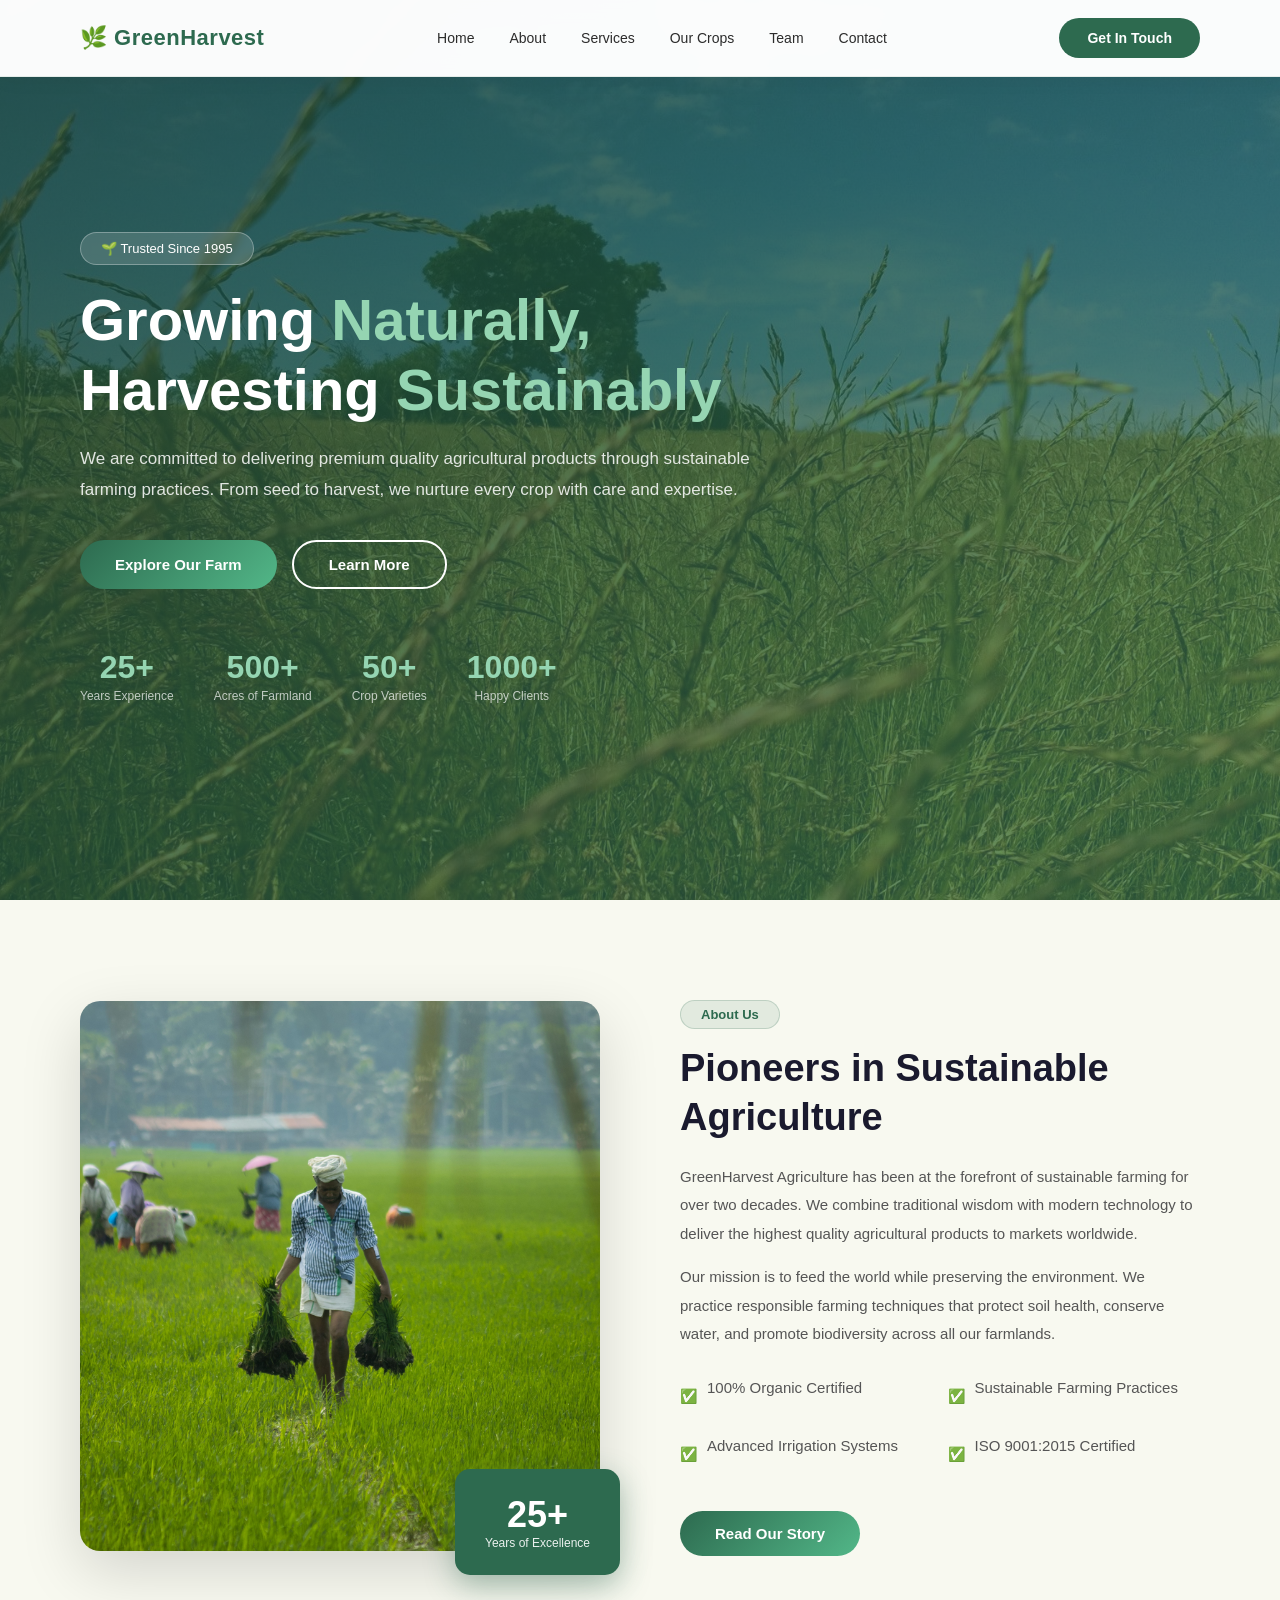
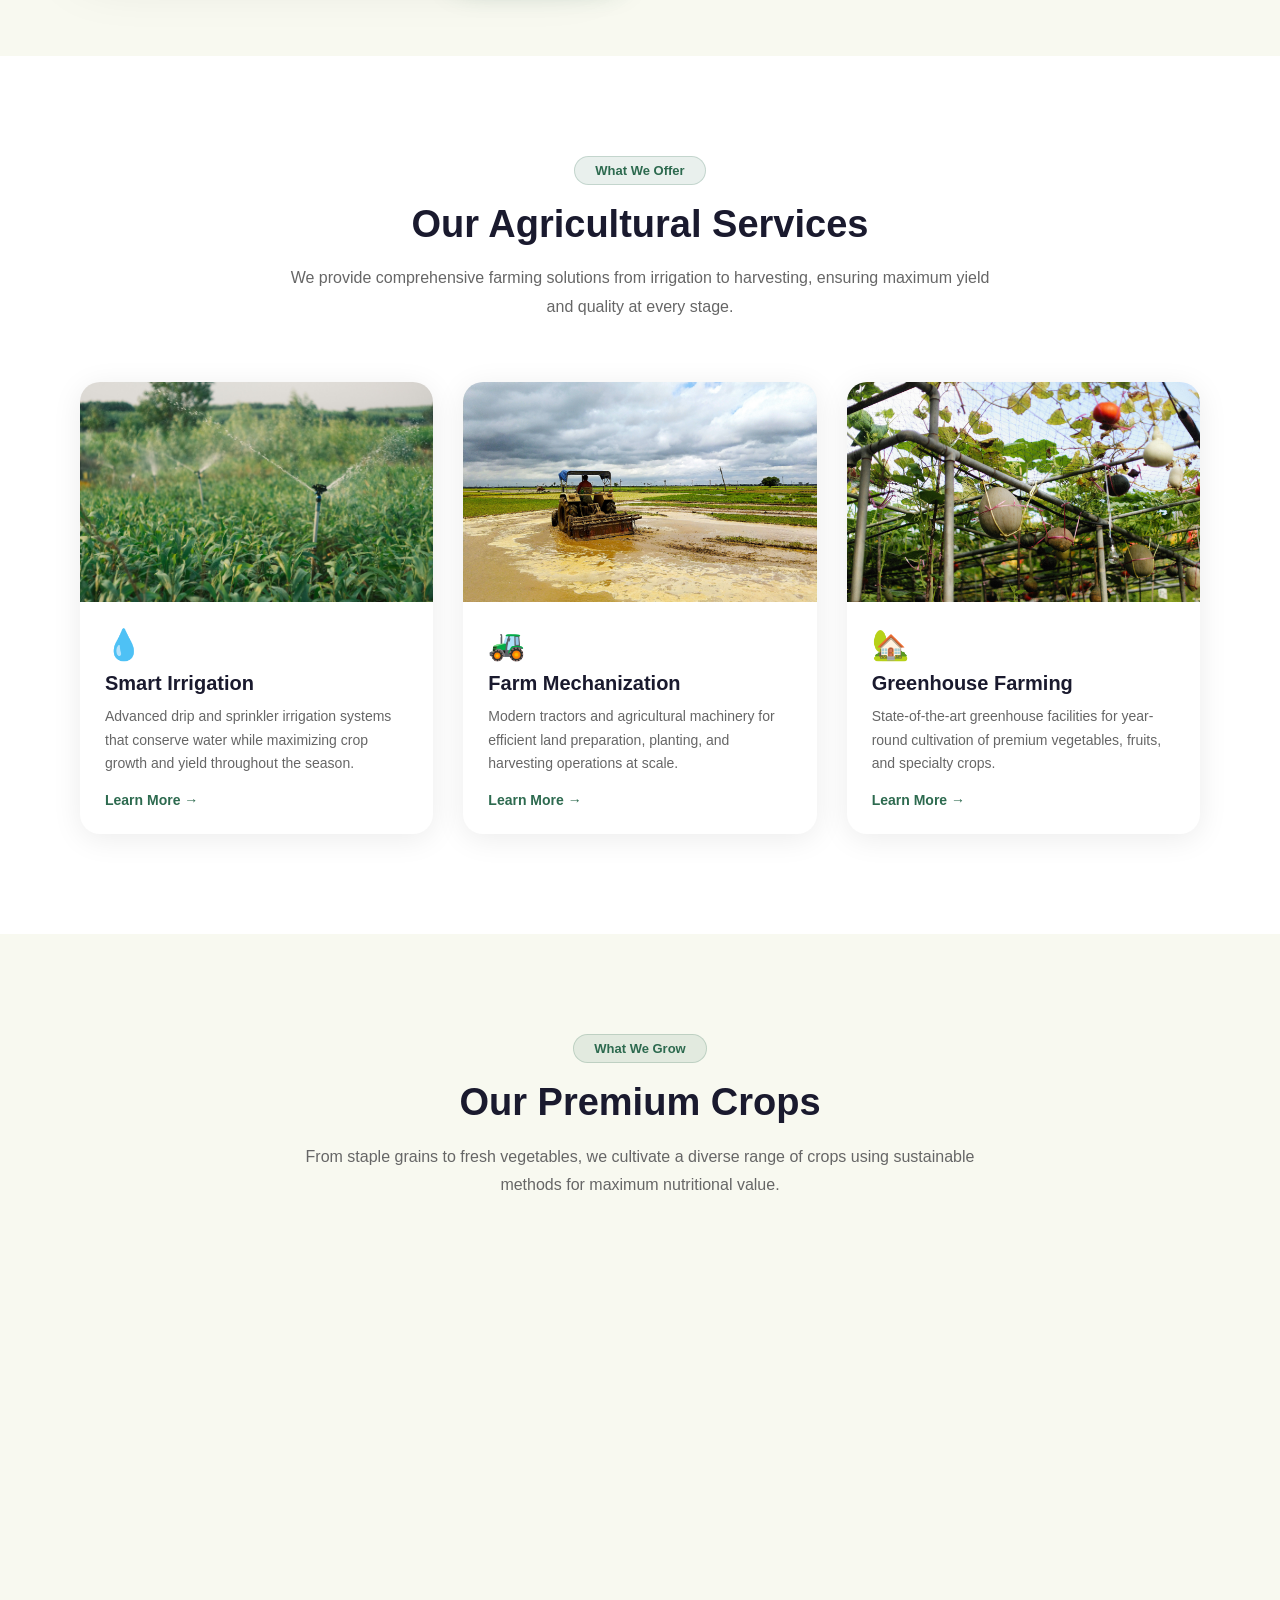
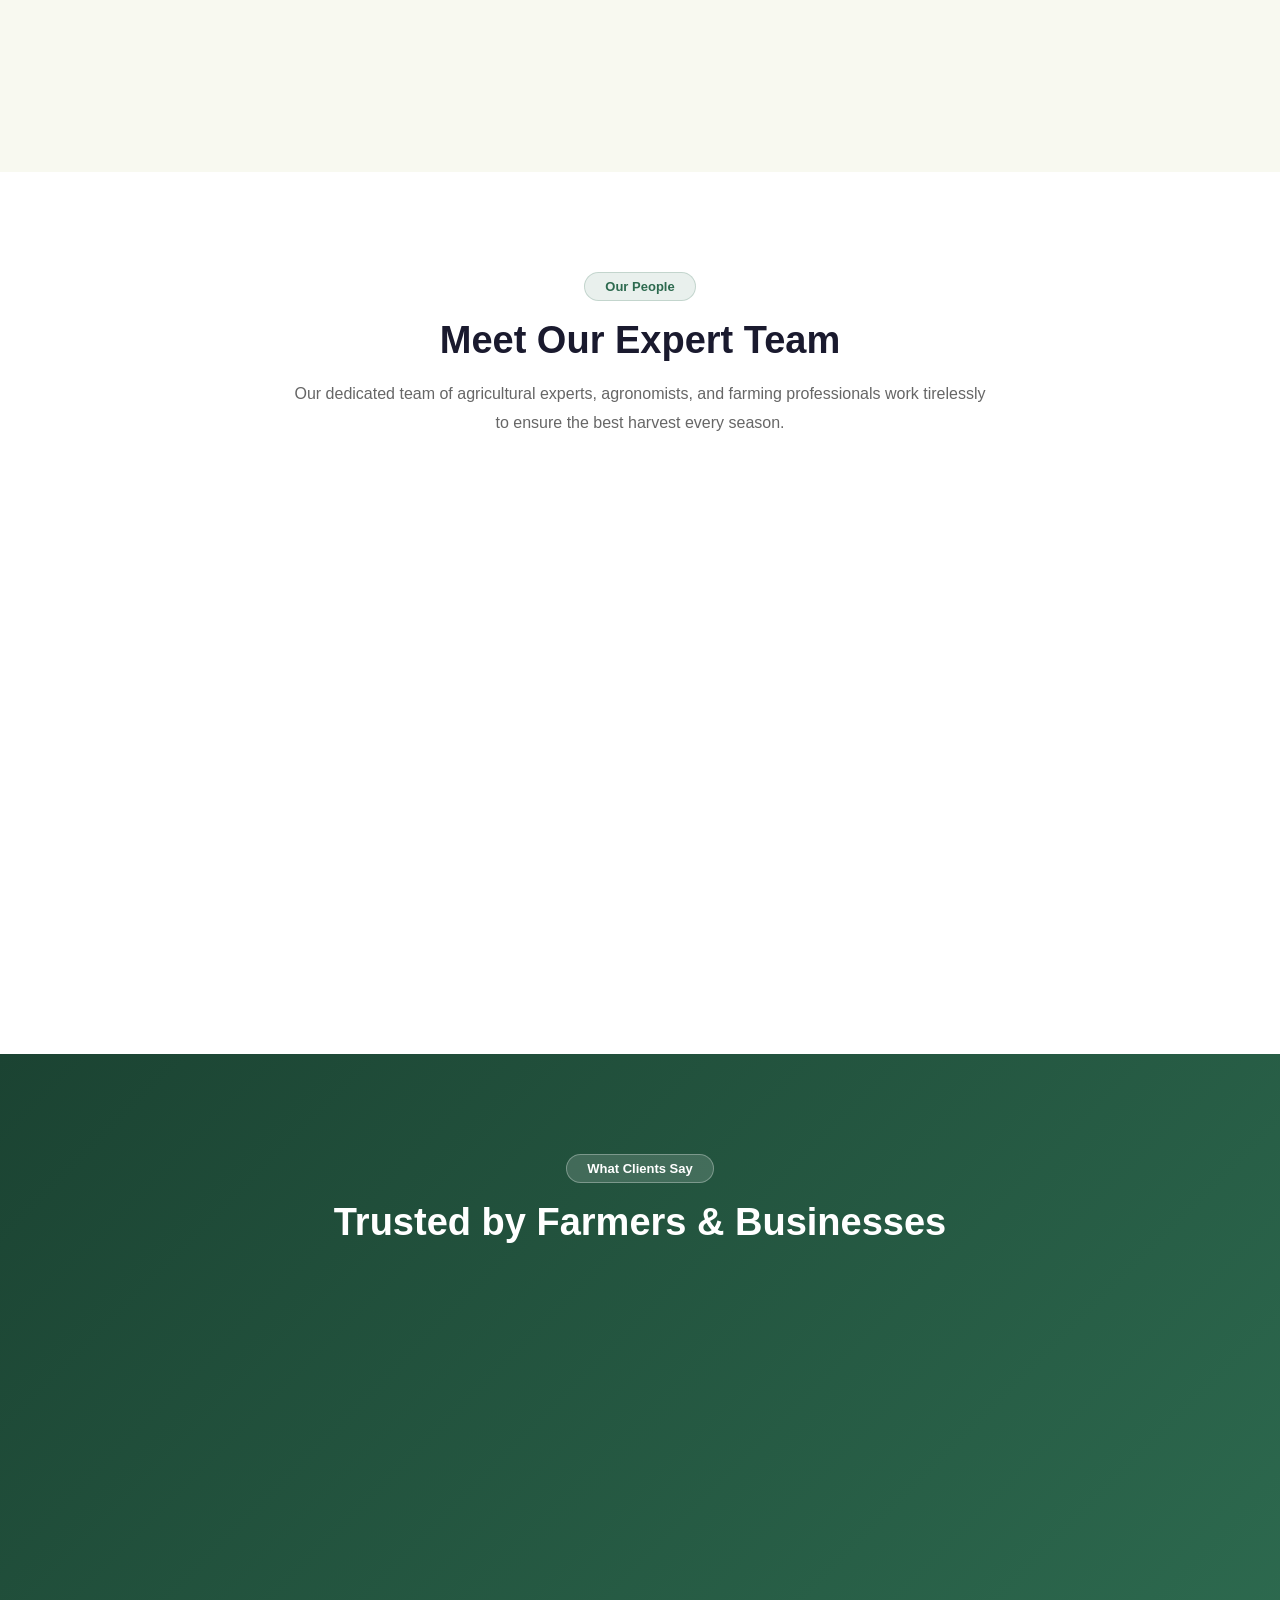
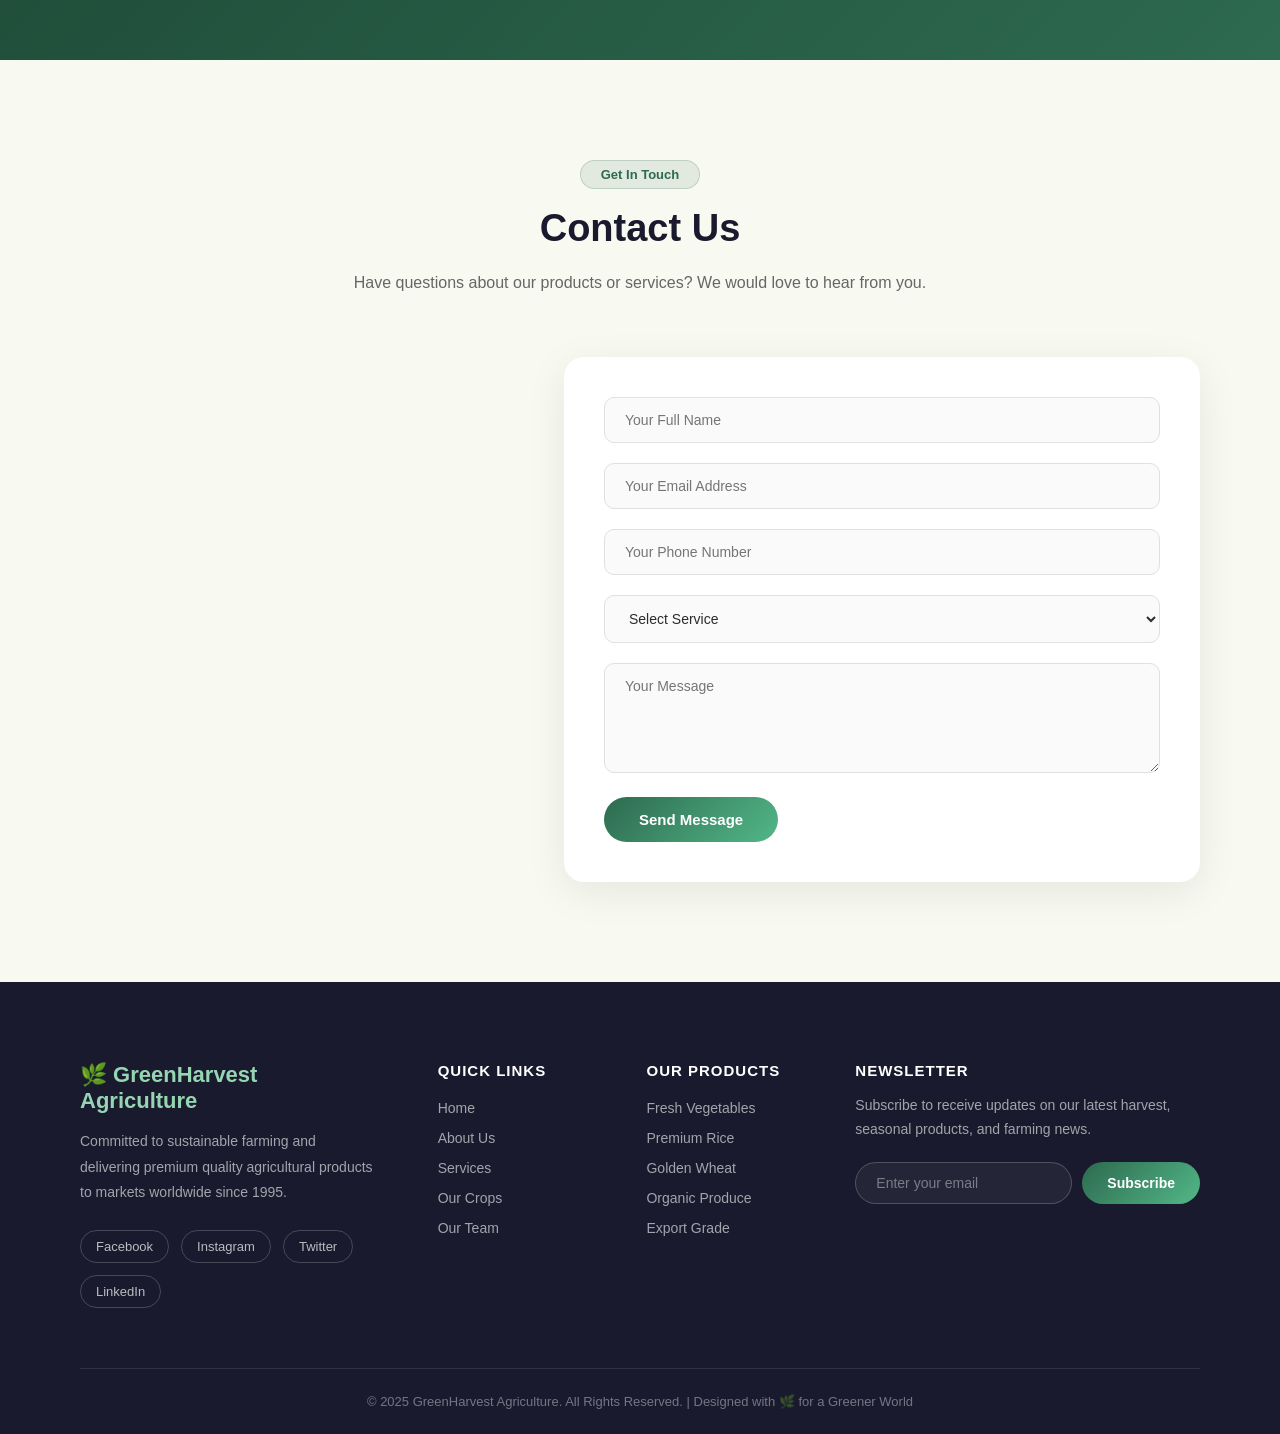
==== index.html @ c3e4f7a0 "Agri homepage" ====
<!DOCTYPE html>
<html lang="en">

<head>
    <meta charset="UTF-8">
    <meta name="viewport" content="width=device-width, initial-scale=1.0">
    <title>Stackly-Agri-Site🌿 </title>
    <link rel="stylesheet" href="style.css">
</head>

<body>

    <!-- Navbar -->
    <nav class="navbar">
        <div class="logo">
            <img src="images/logo.png" alt="Logo" class="logo-img" onerror="this.style.display='none'">
            <h1>🌿 GreenHarvest</h1>
        </div>
        <ul class="nav-links">
            <li><a href="#home">Home</a></li>
            <li><a href="#about">About</a></li>
            <li><a href="#services">Services</a></li>
            <li><a href="#crops">Our Crops</a></li>
            <li><a href="#team">Team</a></li>
            <li><a href="#contact">Contact</a></li>
        </ul>
        <button class="btn-contact">Get In Touch</button>
        <div class="hamburger" id="hamburger">
            <span></span>
            <span></span>
            <span></span>
        </div>
    </nav>

    <!-- Hero Section -->
    <section class="hero" id="home">
        <img src="images/hero-bg.jpg" alt="Farm" class="hero-bg">
        <div class="hero-overlay"></div>
        <div class="hero-content">
            <span class="hero-badge">🌱 Trusted Since 1995</span>
            <h1>Growing <span>Naturally,</span><br>Harvesting <span>Sustainably</span></h1>
            <p>We are committed to delivering premium quality agricultural products through sustainable farming
                practices. From seed to harvest, we nurture every crop with care and expertise.</p>
            <div class="hero-buttons">
                <button class="btn-primary">Explore Our Farm</button>
                <button class="btn-secondary">Learn More</button>
            </div>
            <div class="hero-stats">
                <div class="hero-stat">
                    <h3>25+</h3>
                    <p>Years Experience</p>
                </div>
                <div class="hero-stat">
                    <h3>500+</h3>
                    <p>Acres of Farmland</p>
                </div>
                <div class="hero-stat">
                    <h3>50+</h3>
                    <p>Crop Varieties</p>
                </div>
                <div class="hero-stat">
                    <h3>1000+</h3>
                    <p>Happy Clients</p>
                </div>
            </div>
        </div>
    </section>

    <!-- About Section -->
    <section class="about" id="about">
        <div class="about-container">
            <div class="about-image">
                <img src="images/about.jpg" alt="About Us">
                <div class="about-badge">
                    <h3>25+</h3>
                    <p>Years of Excellence</p>
                </div>
            </div>
            <div class="about-content">
                <span class="section-badge">About Us</span>
                <h2>Pioneers in Sustainable Agriculture</h2>
                <p>GreenHarvest Agriculture has been at the forefront of sustainable farming for over two decades. We
                    combine traditional wisdom with modern technology to deliver the highest quality agricultural
                    products to markets worldwide.</p>
                <p>Our mission is to feed the world while preserving the environment. We practice responsible farming
                    techniques that protect soil health, conserve water, and promote biodiversity across all our
                    farmlands.</p>
                <div class="about-features">
                    <div class="feature">
                        <span>✅</span>
                        <p>100% Organic Certified</p>
                    </div>
                    <div class="feature">
                        <span>✅</span>
                        <p>Sustainable Farming Practices</p>
                    </div>
                    <div class="feature">
                        <span>✅</span>
                        <p>Advanced Irrigation Systems</p>
                    </div>
                    <div class="feature">
                        <span>✅</span>
                        <p>ISO 9001:2015 Certified</p>
                    </div>
                </div>
                <button class="btn-primary">Read Our Story</button>
            </div>
        </div>
    </section>

    <!-- Services Section -->
    <section class="services" id="services">
        <div class="section-header">
            <span class="section-badge">What We Offer</span>
            <h2>Our Agricultural Services</h2>
            <p>We provide comprehensive farming solutions from irrigation to harvesting, ensuring maximum yield and
                quality at every stage.</p>
        </div>
        <div class="services-grid">
            <div class="service-card">
                <div class="service-img">
                    <img src="images/service1.jpg" alt="Irrigation">
                </div>
                <div class="service-content">
                    <span class="service-icon">💧</span>
                    <h3>Smart Irrigation</h3>
                    <p>Advanced drip and sprinkler irrigation systems that conserve water while maximizing crop growth
                        and yield throughout the season.</p>
                    <a href="#" class="service-link">Learn More →</a>
                </div>
            </div>
            <div class="service-card">
                <div class="service-img">
                    <img src="images/service2.jpg" alt="Mechanization">
                </div>
                <div class="service-content">
                    <span class="service-icon">🚜</span>
                    <h3>Farm Mechanization</h3>
                    <p>Modern tractors and agricultural machinery for efficient land preparation, planting, and
                        harvesting operations at scale.</p>
                    <a href="#" class="service-link">Learn More →</a>
                </div>
            </div>
            <div class="service-card">
                <div class="service-img">
                    <img src="images/service3.jpg" alt="Greenhouse">
                </div>
                <div class="service-content">
                    <span class="service-icon">🏡</span>
                    <h3>Greenhouse Farming</h3>
                    <p>State-of-the-art greenhouse facilities for year-round cultivation of premium vegetables, fruits,
                        and specialty crops.</p>
                    <a href="#" class="service-link">Learn More →</a>
                </div>
            </div>
        </div>
    </section>

    <!-- Crops Section -->
    <section class="crops" id="crops">
        <div class="section-header">
            <span class="section-badge">What We Grow</span>
            <h2>Our Premium Crops</h2>
            <p>From staple grains to fresh vegetables, we cultivate a diverse range of crops using sustainable methods
                for maximum nutritional value.</p>
        </div>
        <div class="crops-grid">
            <div class="crop-card">
                <div class="crop-img">
                    <img src="images/crop1.jpg" alt="Vegetables">
                    <span class="crop-tag">Fresh Produce</span>
                </div>
                <div class="crop-content">
                    <h3>Fresh Vegetables</h3>
                    <p>Organically grown bell peppers, tomatoes, and a wide variety of seasonal vegetables harvested at
                        peak freshness.</p>
                    <div class="crop-meta">
                        <span>🌱 Organic</span>
                        <span>📦 Bulk Available</span>
                    </div>
                </div>
            </div>
            <div class="crop-card">
                <div class="crop-img">
                    <img src="images/crop2.jpg" alt="Rice">
                    <span class="crop-tag">Staple Grain</span>
                </div>
                <div class="crop-content">
                    <h3>Premium Rice</h3>
                    <p>High-yield paddy rice cultivated in fertile wetlands using traditional and modern sustainable
                        farming methods.</p>
                    <div class="crop-meta">
                        <span>🌾 Non-GMO</span>
                        <span>📦 Export Quality</span>
                    </div>
                </div>
            </div>
            <div class="crop-card">
                <div class="crop-img">
                    <img src="images/crop3.jpg" alt="Wheat">
                    <span class="crop-tag">Cereal Crop</span>
                </div>
                <div class="crop-content">
                    <h3>Golden Wheat</h3>
                    <p>Premium quality wheat grown in mineral-rich soil, perfect for flour milling, baking, and food
                        processing industries.</p>
                    <div class="crop-meta">
                        <span>🌾 High Protein</span>
                        <span>📦 Mill Grade</span>
                    </div>
                </div>
            </div>
        </div>
    </section>

    <!-- Team Section -->
    <section class="team" id="team">
        <div class="section-header">
            <span class="section-badge">Our People</span>
            <h2>Meet Our Expert Team</h2>
            <p>Our dedicated team of agricultural experts, agronomists, and farming professionals work tirelessly to
                ensure the best harvest every season.</p>
        </div>
        <div class="team-grid">
            <div class="team-card">
                <div class="team-img">
                    <img src="images/team1.jpg" alt="Team Member">
                </div>
                <div class="team-content">
                    <h3>Robert Anderson</h3>
                    <span>Founder & CEO</span>
                    <p>30+ years of agricultural experience. Pioneer in sustainable farming practices and organic
                        certification.</p>
                </div>
            </div>
            <div class="team-card">
                <div class="team-img">
                    <img src="images/team2.jpg" alt="Team Member">
                </div>
                <div class="team-content">
                    <h3>Sarah & James</h3>
                    <span>Lead Agronomists</span>
                    <p>Expert plant scientists specializing in crop health, soil management, and greenhouse cultivation
                        techniques.</p>
                </div>
            </div>
            <div class="team-card">
                <div class="team-img">
                    <img src="images/team3.jpg" alt="Team Member">
                </div>
                <div class="team-content">
                    <h3>Farm Operations</h3>
                    <span>Field Experts</span>
                    <p>Experienced field workers and operators ensuring every crop receives the care and attention it
                        deserves.</p>
                </div>
            </div>
        </div>
    </section>

    <!-- Testimonials Section -->
    <section class="testimonials">
        <div class="section-header">
            <span class="section-badge">What Clients Say</span>
            <h2>Trusted by Farmers & Businesses</h2>
        </div>
        <div class="testimonials-grid">
            <div class="testimonial-card">
                <p>"GreenHarvest has transformed the way we source our agricultural products. The quality is
                    consistently excellent and delivery is always on time."</p>
                <div class="testimonial-author">
                    <div class="author-avatar">JM</div>
                    <div>
                        <h4>John Mitchell</h4>
                        <span>Food Processing Company</span>
                    </div>
                </div>
            </div>
            <div class="testimonial-card">
                <p>"Their sustainable farming practices and organic certification give us confidence that we are
                    providing the best quality produce to our customers."</p>
                <div class="testimonial-author">
                    <div class="author-avatar">PK</div>
                    <div>
                        <h4>Priya Kumar</h4>
                        <span>Organic Retail Chain</span>
                    </div>
                </div>
            </div>
            <div class="testimonial-card">
                <p>"Working with GreenHarvest has been a game changer for our export business. Their wheat and rice
                    quality meets international standards perfectly."</p>
                <div class="testimonial-author">
                    <div class="author-avatar">DL</div>
                    <div>
                        <h4>David Lee</h4>
                        <span>Export Trading Company</span>
                    </div>
                </div>
            </div>
        </div>
    </section>

    <!-- Contact Section -->
    <section class="contact" id="contact">
        <div class="section-header">
            <span class="section-badge">Get In Touch</span>
            <h2>Contact Us</h2>
            <p>Have questions about our products or services? We would love to hear from you.</p>
        </div>
        <div class="contact-container">
            <div class="contact-info">
                <div class="contact-item">
                    <span class="contact-icon">📍</span>
                    <div>
                        <h4>Our Location</h4>
                        <p>123 Farm Road, Green Valley,<br>Agricultural District, India</p>
                    </div>
                </div>
                <div class="contact-item">
                    <span class="contact-icon">📞</span>
                    <div>
                        <h4>Phone Number</h4>
                        <p>+91 98765 43210<br>+91 87654 32109</p>
                    </div>
                </div>
                <div class="contact-item">
                    <span class="contact-icon">📧</span>
                    <div>
                        <h4>Email Address</h4>
                        <p>info@greenharvestagri.com<br>sales@greenharvestagri.com</p>
                    </div>
                </div>
                <div class="contact-item">
                    <span class="contact-icon">🕒</span>
                    <div>
                        <h4>Working Hours</h4>
                        <p>Monday - Saturday: 8AM - 6PM<br>Sunday: 9AM - 2PM</p>
                    </div>
                </div>
            </div>
            <form class="contact-form">
                <div class="form-group">
                    <input type="text" placeholder="Your Full Name" required>
                </div>
                <div class="form-group">
                    <input type="email" placeholder="Your Email Address" required>
                </div>
                <div class="form-group">
                    <input type="tel" placeholder="Your Phone Number">
                </div>
                <div class="form-group">
                    <select>
                        <option value="">Select Service</option>
                        <option>Smart Irrigation</option>
                        <option>Farm Mechanization</option>
                        <option>Greenhouse Farming</option>
                        <option>Crop Purchase</option>
                        <option>Other</option>
                    </select>
                </div>
                <div class="form-group">
                    <textarea placeholder="Your Message" rows="5"></textarea>
                </div>
                <button type="submit" class="btn-primary">Send Message</button>
            </form>
        </div>
    </section>

    <!-- Footer -->
    <footer class="footer">
        <div class="footer-container">
            <div class="footer-brand">
                <h2>🌿 GreenHarvest Agriculture</h2>
                <p>Committed to sustainable farming and delivering premium quality agricultural products to markets
                    worldwide since 1995.</p>
                <div class="social-links">
                    <a href="#">Facebook</a>
                    <a href="#">Instagram</a>
                    <a href="#">Twitter</a>
                    <a href="#">LinkedIn</a>
                </div>
            </div>
            <div class="footer-links">
                <h4>Quick Links</h4>
                <ul>
                    <li><a href="#home">Home</a></li>
                    <li><a href="#about">About Us</a></li>
                    <li><a href="#services">Services</a></li>
                    <li><a href="#crops">Our Crops</a></li>
                    <li><a href="#team">Our Team</a></li>
                </ul>
            </div>
            <div class="footer-links">
                <h4>Our Products</h4>
                <ul>
                    <li><a href="#">Fresh Vegetables</a></li>
                    <li><a href="#">Premium Rice</a></li>
                    <li><a href="#">Golden Wheat</a></li>
                    <li><a href="#">Organic Produce</a></li>
                    <li><a href="#">Export Grade</a></li>
                </ul>
            </div>
            <div class="footer-newsletter">
                <h4>Newsletter</h4>
                <p>Subscribe to receive updates on our latest harvest, seasonal products, and farming news.</p>
                <div class="newsletter-input">
                    <input type="email" placeholder="Enter your email">
                    <button>Subscribe</button>
                </div>
            </div>
        </div>
        <div class="footer-bottom">
            <p>© 2025 GreenHarvest Agriculture. All Rights Reserved. | Designed with 🌿 for a Greener World</p>
        </div>
    </footer>


<script src="script.js"></script>
</body>

</html>
---- style.css ----
/* ===== BASE STYLES ===== */
* {
    margin: 0;
    padding: 0;
    box-sizing: border-box;
}

body {
    font-family: 'Poppins', sans-serif;
    background-color: #ffffff;
    color: #2c2c2c;
    overflow-x: hidden;
}

/* ===== SCROLLBAR ===== */
::-webkit-scrollbar {
    width: 6px;
}

::-webkit-scrollbar-track {
    background: #f1f1f1;
}

::-webkit-scrollbar-thumb {
    background: #2d6a4f;
    border-radius: 10px;
}

/* ===== BUTTONS ===== */
.btn-primary {
    background: linear-gradient(135deg, #2d6a4f, #52b788);
    color: #ffffff;
    border: none;
    padding: 14px 35px;
    border-radius: 30px;
    font-size: 15px;
    font-weight: 600;
    cursor: pointer;
    transition: transform 0.3s ease, box-shadow 0.3s ease;
    font-family: 'Poppins', sans-serif;
}

.btn-primary:hover {
    transform: translateY(-3px);
    box-shadow: 0 10px 30px rgba(45, 106, 79, 0.4);
}

.btn-secondary {
    background: transparent;
    color: #ffffff;
    border: 2px solid #ffffff;
    padding: 14px 35px;
    border-radius: 30px;
    font-size: 15px;
    font-weight: 600;
    cursor: pointer;
    transition: all 0.3s ease;
    font-family: 'Poppins', sans-serif;
}

.btn-secondary:hover {
    background: #ffffff;
    color: #2d6a4f;
}

.btn-contact {
    background: #2d6a4f;
    color: #ffffff;
    border: none;
    padding: 12px 28px;
    border-radius: 30px;
    font-size: 14px;
    font-weight: 600;
    cursor: pointer;
    transition: all 0.3s ease;
    font-family: 'Poppins', sans-serif;
}

.btn-contact:hover {
    background: #1b4332;
    transform: translateY(-2px);
    box-shadow: 0 8px 20px rgba(45, 106, 79, 0.3);
}

/* ===== SECTION COMMON ===== */
.section-badge {
    display: inline-block;
    background: rgba(45, 106, 79, 0.1);
    color: #2d6a4f;
    padding: 6px 20px;
    border-radius: 20px;
    font-size: 13px;
    font-weight: 600;
    margin-bottom: 15px;
    border: 1px solid rgba(45, 106, 79, 0.2);
}

.section-header {
    text-align: center;
    max-width: 700px;
    margin: 0 auto 60px;
}

.section-header h2 {
    font-size: 38px;
    font-weight: 800;
    color: #1a1a2e;
    margin-bottom: 15px;
    line-height: 1.3;
}

.section-header p {
    font-size: 16px;
    color: #666666;
    line-height: 1.8;
}

/* ===== NAVBAR ===== */
.navbar {
    display: flex;
    justify-content: space-between;
    align-items: center;
    padding: 18px 80px;
    background: rgba(255, 255, 255, 0.98);
    position: fixed;
    top: 0;
    width: 100%;
    z-index: 1000;
    border-bottom: 1px solid rgba(45, 106, 79, 0.1);
    backdrop-filter: blur(10px);
    box-shadow: 0 2px 20px rgba(0, 0, 0, 0.05);
}

.logo {
    display: flex;
    align-items: center;
    gap: 10px;
}

.logo h1 {
    font-size: 22px;
    font-weight: 800;
    color: #2d6a4f;
    letter-spacing: 0.5px;
    white-space: nowrap;
}

.nav-links {
    display: flex;
    list-style: none;
    gap: 35px;
}

.nav-links li a {
    color: #2c2c2c !important;
    text-decoration: none !important;
    font-size: 14px;
    font-weight: 500;
    transition: color 0.3s ease;
    position: relative;
}

.nav-links li a::after {
    content: '';
    position: absolute;
    bottom: -4px;
    left: 0;
    width: 0;
    height: 2px;
    background: #2d6a4f;
    transition: width 0.3s ease;
}

.nav-links li a:hover {
    color: #2d6a4f !important;
}

.nav-links li a:hover::after {
    width: 100%;
}

/* ===== HAMBURGER ===== */
.hamburger {
    display: none;
    flex-direction: column;
    gap: 5px;
    cursor: pointer;
    padding: 5px;
    background: transparent;
    border: none;
    z-index: 1001;
}

.hamburger span {
    display: block;
    width: 25px;
    height: 3px;
    background: #2d6a4f;
    border-radius: 5px;
    transition: all 0.3s ease;
}

.hamburger.open span:nth-child(1) {
    transform: translateY(8px) rotate(45deg);
}

.hamburger.open span:nth-child(2) {
    opacity: 0;
}

.hamburger.open span:nth-child(3) {
    transform: translateY(-8px) rotate(-45deg);
}

/* ===== HERO SECTION ===== */
.hero {
    min-height: 100vh;
    display: flex;
    align-items: center;
    padding: 120px 80px 80px;
    position: relative;
    overflow: hidden;
}

.hero-bg {
    position: absolute;
    top: 0;
    left: 0;
    width: 100%;
    height: 100%;
    object-fit: cover;
    z-index: 0;
}

.hero-overlay {
    position: absolute;
    top: 0;
    left: 0;
    width: 100%;
    height: 100%;
    background: linear-gradient(135deg, rgba(27, 67, 50, 0.85) 0%, rgba(45, 106, 79, 0.7) 100%);
    z-index: 1;
}

.hero-content {
    position: relative;
    z-index: 2;
    max-width: 700px;
}

.hero-badge {
    display: inline-block;
    background: rgba(255, 255, 255, 0.15);
    color: #ffffff;
    padding: 8px 20px;
    border-radius: 20px;
    font-size: 13px;
    font-weight: 500;
    margin-bottom: 20px;
    border: 1px solid rgba(255, 255, 255, 0.3);
    backdrop-filter: blur(5px);
}

.hero-content h1 {
    font-size: 58px;
    font-weight: 900;
    color: #ffffff;
    line-height: 1.2;
    margin-bottom: 20px;
    animation: fadeInUp 0.8s ease forwards;
}

.hero-content h1 span {
    color: #95d5b2;
}

.hero-content p {
    font-size: 17px;
    color: rgba(255, 255, 255, 0.85);
    line-height: 1.8;
    margin-bottom: 35px;
    animation: fadeInUp 0.8s ease 0.3s forwards;
    opacity: 0;
}

.hero-buttons {
    display: flex;
    gap: 15px;
    margin-bottom: 60px;
    animation: fadeInUp 0.8s ease 0.6s forwards;
    opacity: 0;
}

.hero-stats {
    display: flex;
    gap: 40px;
    animation: fadeInUp 0.8s ease 0.9s forwards;
    opacity: 0;
}

.hero-stat {
    text-align: center;
}

.hero-stat h3 {
    font-size: 32px;
    font-weight: 800;
    color: #95d5b2;
}

.hero-stat p {
    font-size: 12px;
    color: rgba(255, 255, 255, 0.7);
    margin: 0;
    animation: none;
    opacity: 1;
}

/* ===== ANIMATIONS ===== */
@keyframes fadeInUp {
    from {
        opacity: 0;
        transform: translateY(40px);
    }
    to {
        opacity: 1;
        transform: translateY(0);
    }
}

/* ===== ABOUT SECTION ===== */
.about {
    padding: 100px 80px;
    background: #f8f9f0;
}

.about-container {
    display: grid;
    grid-template-columns: 1fr 1fr;
    gap: 80px;
    align-items: center;
    max-width: 1200px;
    margin: 0 auto;
}

.about-image {
    position: relative;
}

.about-image img {
    width: 100%;
    height: 550px;
    object-fit: cover;
    border-radius: 20px;
    box-shadow: 0 20px 60px rgba(0, 0, 0, 0.15);
}

.about-badge {
    position: absolute;
    bottom: -20px;
    right: -20px;
    background: #2d6a4f;
    color: #ffffff;
    padding: 25px 30px;
    border-radius: 15px;
    text-align: center;
    box-shadow: 0 10px 30px rgba(45, 106, 79, 0.4);
}

.about-badge h3 {
    font-size: 36px;
    font-weight: 800;
}

.about-badge p {
    font-size: 12px;
    opacity: 0.9;
    margin: 0;
}

.about-content h2 {
    font-size: 38px;
    font-weight: 800;
    color: #1a1a2e;
    margin-bottom: 20px;
    line-height: 1.3;
}

.about-content p {
    font-size: 15px;
    color: #555555;
    line-height: 1.9;
    margin-bottom: 15px;
}

.about-features {
    display: grid;
    grid-template-columns: 1fr 1fr;
    gap: 15px;
    margin: 25px 0 35px;
}

.feature {
    display: flex;
    align-items: center;
    gap: 10px;
    font-size: 14px;
    font-weight: 500;
    color: #2c2c2c;
}

/* ===== SERVICES SECTION ===== */
.services {
    padding: 100px 80px;
    background: #ffffff;
}

.services-grid {
    display: grid;
    grid-template-columns: repeat(3, 1fr);
    gap: 30px;
    max-width: 1200px;
    margin: 0 auto;
}

.service-card {
    background: #ffffff;
    border-radius: 20px;
    overflow: hidden;
    box-shadow: 0 5px 30px rgba(0, 0, 0, 0.08);
    transition: transform 0.3s ease, box-shadow 0.3s ease;
}

.service-card:hover {
    transform: translateY(-10px);
    box-shadow: 0 20px 50px rgba(45, 106, 79, 0.15);
}

.service-img {
    height: 220px;
    overflow: hidden;
}

.service-img img {
    width: 100%;
    height: 100%;
    object-fit: cover;
    transition: transform 0.3s ease;
}

.service-card:hover .service-img img {
    transform: scale(1.05);
}

.service-content {
    padding: 25px;
}

.service-icon {
    font-size: 30px;
    margin-bottom: 10px;
    display: block;
}

.service-content h3 {
    font-size: 20px;
    font-weight: 700;
    color: #1a1a2e;
    margin-bottom: 10px;
}

.service-content p {
    font-size: 14px;
    color: #666666;
    line-height: 1.7;
    margin-bottom: 15px;
}

.service-link {
    color: #2d6a4f;
    text-decoration: none;
    font-size: 14px;
    font-weight: 600;
    transition: gap 0.3s ease;
}

.service-link:hover {
    color: #1b4332;
}

/* ===== CROPS SECTION ===== */
.crops {
    padding: 100px 80px;
    background: #f8f9f0;
}

.crops-grid {
    display: grid;
    grid-template-columns: repeat(3, 1fr);
    gap: 30px;
    max-width: 1200px;
    margin: 0 auto;
}

.crop-card {
    background: #ffffff;
    border-radius: 20px;
    overflow: hidden;
    box-shadow: 0 5px 30px rgba(0, 0, 0, 0.08);
    transition: transform 0.3s ease, box-shadow 0.3s ease;
}

.crop-card:hover {
    transform: translateY(-10px);
    box-shadow: 0 20px 50px rgba(45, 106, 79, 0.15);
}

.crop-img {
    position: relative;
    height: 220px;
    overflow: hidden;
}

.crop-img img {
    width: 100%;
    height: 100%;
    object-fit: cover;
    transition: transform 0.3s ease;
}

.crop-card:hover .crop-img img {
    transform: scale(1.05);
}

.crop-tag {
    position: absolute;
    top: 15px;
    left: 15px;
    background: #2d6a4f;
    color: #ffffff;
    padding: 5px 15px;
    border-radius: 20px;
    font-size: 12px;
    font-weight: 600;
}

.crop-content {
    padding: 25px;
}

.crop-content h3 {
    font-size: 20px;
    font-weight: 700;
    color: #1a1a2e;
    margin-bottom: 10px;
}

.crop-content p {
    font-size: 14px;
    color: #666666;
    line-height: 1.7;
    margin-bottom: 15px;
}

.crop-meta {
    display: flex;
    gap: 15px;
}

.crop-meta span {
    font-size: 12px;
    color: #2d6a4f;
    font-weight: 500;
    background: rgba(45, 106, 79, 0.1);
    padding: 4px 12px;
    border-radius: 15px;
}

/* ===== TEAM SECTION ===== */
.team {
    padding: 100px 80px;
    background: #ffffff;
}

.team-grid {
    display: grid;
    grid-template-columns: repeat(3, 1fr);
    gap: 30px;
    max-width: 1200px;
    margin: 0 auto;
}

.team-card {
    background: #ffffff;
    border-radius: 20px;
    overflow: hidden;
    box-shadow: 0 5px 30px rgba(0, 0, 0, 0.08);
    transition: transform 0.3s ease, box-shadow 0.3s ease;
    text-align: center;
}

.team-card:hover {
    transform: translateY(-10px);
    box-shadow: 0 20px 50px rgba(45, 106, 79, 0.15);
}

.team-img {
    height: 280px;
    overflow: hidden;
}

.team-img img {
    width: 100%;
    height: 100%;
    object-fit: cover;
    object-position: top;
    transition: transform 0.3s ease;
}

.team-card:hover .team-img img {
    transform: scale(1.05);
}

.team-content {
    padding: 25px;
}

.team-content h3 {
    font-size: 20px;
    font-weight: 700;
    color: #1a1a2e;
    margin-bottom: 5px;
}

.team-content span {
    font-size: 13px;
    color: #2d6a4f;
    font-weight: 600;
    display: block;
    margin-bottom: 12px;
}

.team-content p {
    font-size: 14px;
    color: #666666;
    line-height: 1.7;
}

/* ===== TESTIMONIALS ===== */
.testimonials {
    padding: 100px 80px;
    background: linear-gradient(135deg, #1b4332, #2d6a4f);
}

.testimonials .section-header h2 {
    color: #ffffff;
}

.testimonials .section-badge {
    background: rgba(255, 255, 255, 0.15);
    color: #ffffff;
    border-color: rgba(255, 255, 255, 0.3);
}

.testimonials-grid {
    display: grid;
    grid-template-columns: repeat(3, 1fr);
    gap: 30px;
    max-width: 1200px;
    margin: 0 auto;
}

.testimonial-card {
    background: rgba(255, 255, 255, 0.1);
    border: 1px solid rgba(255, 255, 255, 0.2);
    border-radius: 20px;
    padding: 35px;
    backdrop-filter: blur(10px);
    transition: transform 0.3s ease;
}

.testimonial-card:hover {
    transform: translateY(-5px);
    background: rgba(255, 255, 255, 0.15);
}

.testimonial-card p {
    font-size: 15px;
    color: rgba(255, 255, 255, 0.9);
    line-height: 1.8;
    margin-bottom: 25px;
    font-style: italic;
}

.testimonial-author {
    display: flex;
    align-items: center;
    gap: 15px;
}

.author-avatar {
    width: 48px;
    height: 48px;
    background: #95d5b2;
    border-radius: 50%;
    display: flex;
    align-items: center;
    justify-content: center;
    font-size: 14px;
    font-weight: 700;
    color: #1b4332;
    flex-shrink: 0;
}

.testimonial-author h4 {
    font-size: 15px;
    font-weight: 700;
    color: #ffffff;
    margin-bottom: 3px;
}

.testimonial-author span {
    font-size: 12px;
    color: rgba(255, 255, 255, 0.7);
}

/* ===== CONTACT SECTION ===== */
.contact {
    padding: 100px 80px;
    background: #f8f9f0;
}

.contact-container {
    display: grid;
    grid-template-columns: 1fr 1.5fr;
    gap: 60px;
    max-width: 1200px;
    margin: 0 auto;
}

.contact-info {
    display: flex;
    flex-direction: column;
    gap: 30px;
}

.contact-item {
    display: flex;
    gap: 20px;
    align-items: flex-start;
}

.contact-icon {
    font-size: 24px;
    width: 50px;
    height: 50px;
    background: rgba(45, 106, 79, 0.1);
    border-radius: 12px;
    display: flex;
    align-items: center;
    justify-content: center;
    flex-shrink: 0;
}

.contact-item h4 {
    font-size: 15px;
    font-weight: 700;
    color: #1a1a2e;
    margin-bottom: 5px;
}

.contact-item p {
    font-size: 14px;
    color: #666666;
    line-height: 1.7;
}

.contact-form {
    background: #ffffff;
    padding: 40px;
    border-radius: 20px;
    box-shadow: 0 10px 40px rgba(0, 0, 0, 0.08);
}

.form-group {
    margin-bottom: 20px;
}

.form-group input,
.form-group select,
.form-group textarea {
    width: 100%;
    padding: 14px 20px;
    border: 1px solid #e0e0e0;
    border-radius: 10px;
    font-size: 14px;
    font-family: 'Poppins', sans-serif;
    color: #2c2c2c;
    outline: none;
    transition: border-color 0.3s ease;
    background: #fafafa;
}

.form-group input:focus,
.form-group select:focus,
.form-group textarea:focus {
    border-color: #2d6a4f;
    background: #ffffff;
}

.form-group textarea {
    resize: vertical;
}

/* ===== FOOTER ===== */
.footer {
    background: #1a1a2e;
    padding: 80px 80px 0;
}

.footer-container {
    display: grid;
    grid-template-columns: 2fr 1fr 1fr 2fr;
    gap: 60px;
    max-width: 1200px;
    margin: 0 auto;
    padding-bottom: 60px;
    border-bottom: 1px solid rgba(255, 255, 255, 0.1);
}

.footer-brand h2 {
    font-size: 22px;
    font-weight: 800;
    color: #95d5b2;
    margin-bottom: 15px;
}

.footer-brand p {
    font-size: 14px;
    color: rgba(255, 255, 255, 0.6);
    line-height: 1.8;
    margin-bottom: 25px;
}

.social-links {
    display: flex;
    gap: 12px;
    flex-wrap: wrap;
}

.social-links a {
    color: rgba(255, 255, 255, 0.7);
    text-decoration: none;
    font-size: 13px;
    padding: 8px 15px;
    border: 1px solid rgba(255, 255, 255, 0.2);
    border-radius: 20px;
    transition: all 0.3s ease;
}

.social-links a:hover {
    color: #ffffff;
    border-color: #95d5b2;
    background: rgba(149, 213, 178, 0.1);
}

.footer-links h4 {
    font-size: 15px;
    font-weight: 700;
    color: #ffffff;
    margin-bottom: 20px;
    text-transform: uppercase;
    letter-spacing: 1px;
}

.footer-links ul {
    list-style: none;
}

.footer-links ul li {
    margin-bottom: 12px;
}

.footer-links ul li a {
    color: rgba(255, 255, 255, 0.6);
    text-decoration: none;
    font-size: 14px;
    transition: color 0.3s ease;
}

.footer-links ul li a:hover {
    color: #95d5b2;
}

.footer-newsletter h4 {
    font-size: 15px;
    font-weight: 700;
    color: #ffffff;
    margin-bottom: 15px;
    text-transform: uppercase;
    letter-spacing: 1px;
}

.footer-newsletter p {
    font-size: 14px;
    color: rgba(255, 255, 255, 0.6);
    line-height: 1.7;
    margin-bottom: 20px;
}

.newsletter-input {
    display: flex;
    gap: 10px;
}

.newsletter-input input {
    flex: 1;
    padding: 12px 20px;
    background: rgba(255, 255, 255, 0.05);
    border: 1px solid rgba(255, 255, 255, 0.2);
    border-radius: 25px;
    color: #ffffff;
    font-size: 14px;
    outline: none;
    font-family: 'Poppins', sans-serif;
    transition: border-color 0.3s ease;
}

.newsletter-input input:focus {
    border-color: #95d5b2;
}

.newsletter-input input::placeholder {
    color: rgba(255, 255, 255, 0.4);
}

.newsletter-input button {
    padding: 12px 25px;
    background: linear-gradient(135deg, #2d6a4f, #52b788);
    color: #ffffff;
    border: none;
    border-radius: 25px;
    font-size: 14px;
    font-weight: 600;
    cursor: pointer;
    transition: transform 0.3s ease, box-shadow 0.3s ease;
    font-family: 'Poppins', sans-serif;
}

.newsletter-input button:hover {
    transform: translateY(-2px);
    box-shadow: 0 8px 20px rgba(45, 106, 79, 0.4);
}

.footer-bottom {
    padding: 25px 0;
    text-align: center;
    max-width: 1200px;
    margin: 0 auto;
}

.footer-bottom p {
    font-size: 13px;
    color: rgba(255, 255, 255, 0.4);
}

/* ===== RESPONSIVE ===== */
@media (max-width: 1024px) {
    .navbar {
        padding: 18px 40px;
    }

    .hero {
        padding: 120px 40px 80px;
    }

    .about {
        padding: 80px 40px;
    }

    .about-container {
        gap: 50px;
    }

    .services,
    .crops,
    .team,
    .testimonials,
    .contact {
        padding: 80px 40px;
    }

    .footer {
        padding: 60px 40px 0;
    }

    .footer-container {
        grid-template-columns: 1fr 1fr;
        gap: 40px;
    }

    .hero-stats {
        gap: 25px;
    }
}

@media (max-width: 768px) {
    .navbar {
        padding: 15px 20px;
    }

    .hamburger {
        display: flex !important;
    }

    .nav-links {
        display: none !important;
        position: absolute;
        top: 100%;
        left: 0;
        width: 100%;
        background: rgba(255, 255, 255, 0.98);
        flex-direction: column;
        padding: 20px;
        gap: 15px;
        border-bottom: 1px solid rgba(45, 106, 79, 0.1);
        box-shadow: 0 10px 30px rgba(0, 0, 0, 0.1);
    }

    .nav-links.active {
        display: flex !important;
    }

    .btn-contact {
        display: none;
    }

    .hero {
        padding: 100px 20px 60px;
    }

    .hero-content h1 {
        font-size: 36px;
    }

    .hero-buttons {
        flex-direction: column;
    }

    .hero-stats {
        gap: 20px;
        flex-wrap: wrap;
    }

    .hero-stat h3 {
        font-size: 24px;
    }

    .about {
        padding: 60px 20px;
    }

    .about-container {
        grid-template-columns: 1fr;
        gap: 40px;
    }

    .about-badge {
        bottom: 10px;
        right: 10px;
    }

    .services,
    .crops,
    .team {
        padding: 60px 20px;
    }

    .services-grid,
    .crops-grid,
    .team-grid {
        grid-template-columns: 1fr;
    }

    .testimonials {
        padding: 60px 20px;
    }

    .testimonials-grid {
        grid-template-columns: 1fr;
    }

    .contact {
        padding: 60px 20px;
    }

    .contact-container {
        grid-template-columns: 1fr;
    }

    .footer {
        padding: 60px 20px 0;
    }

    .footer-container {
        grid-template-columns: 1fr;
        gap: 30px;
    }

    .newsletter-input {
        flex-direction: column;
    }

    .about-features {
        grid-template-columns: 1fr;
    }
}

@media (max-width: 480px) {
    .hero-content h1 {
        font-size: 28px;
    }

    .section-header h2 {
        font-size: 28px;
    }

    .about-content h2 {
        font-size: 28px;
    }

    .hero-stats {
        grid-template-columns: 1fr 1fr;
        display: grid;
    }
}
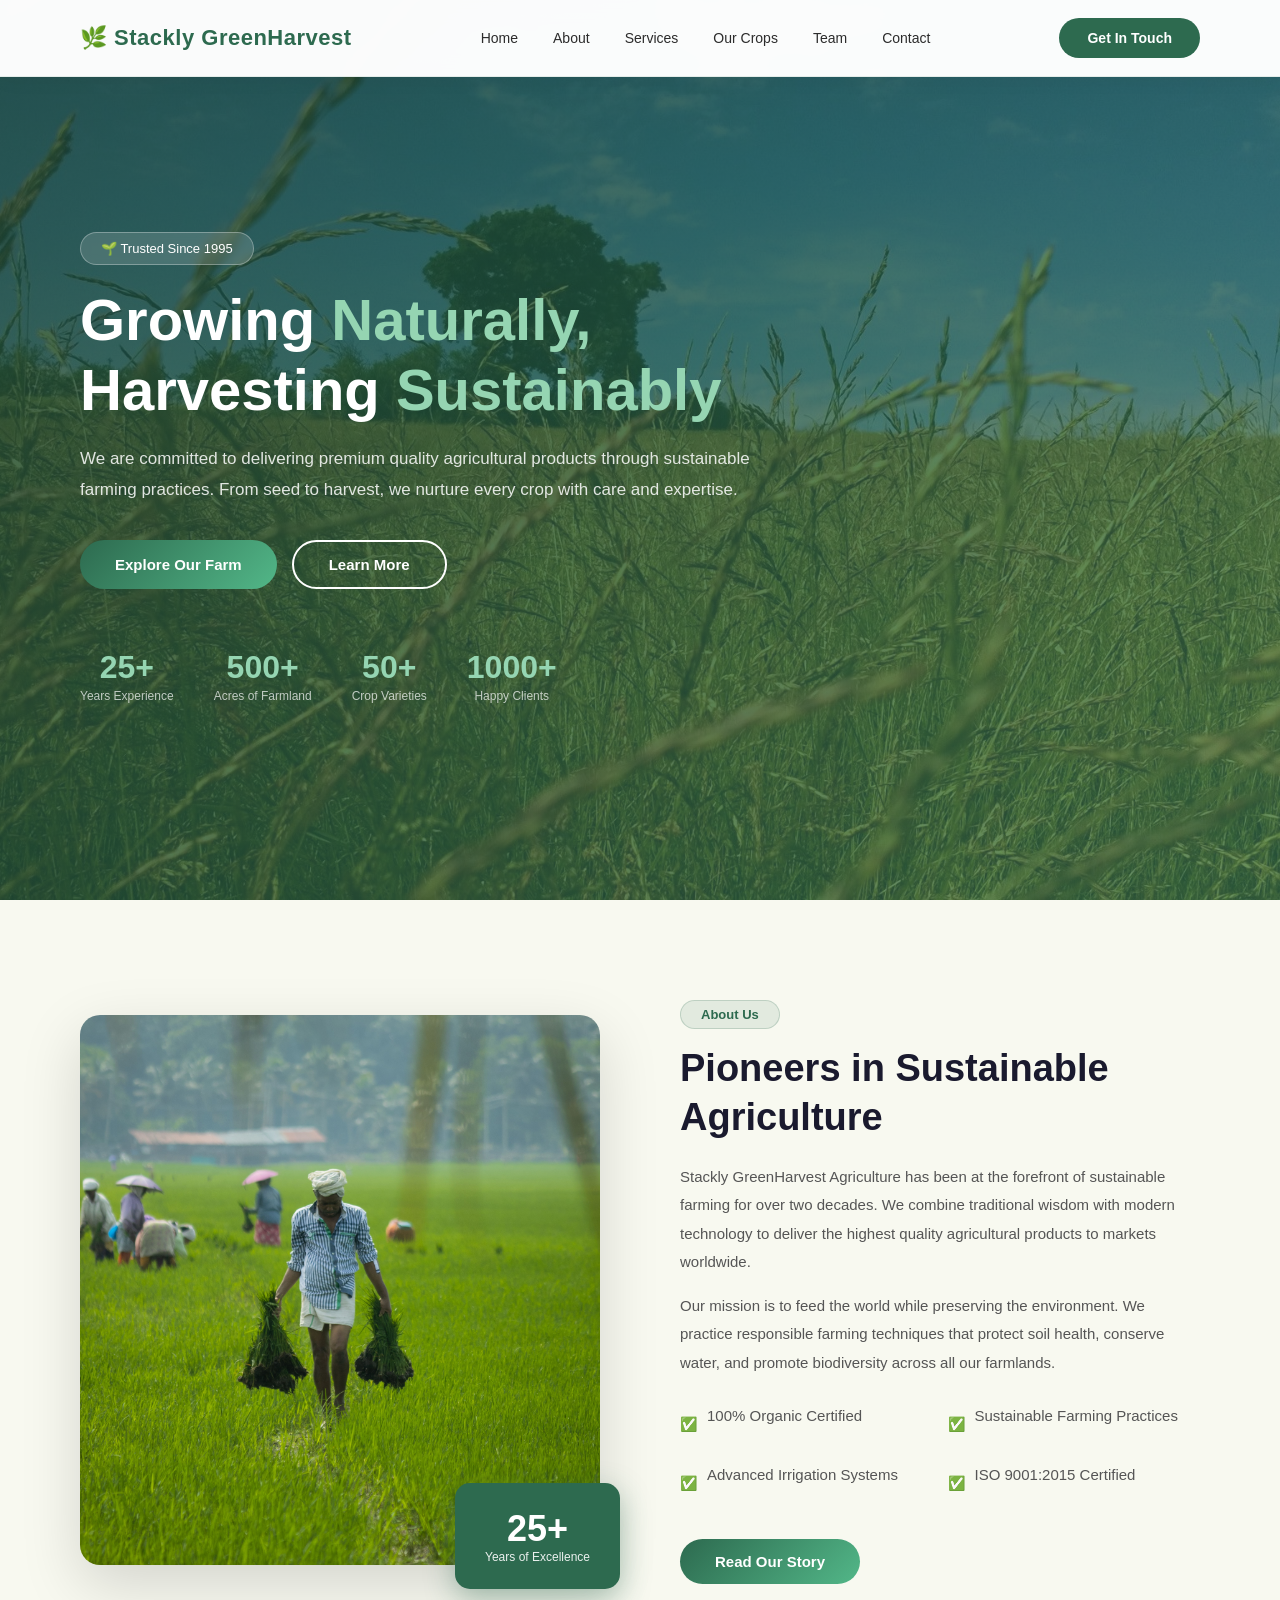
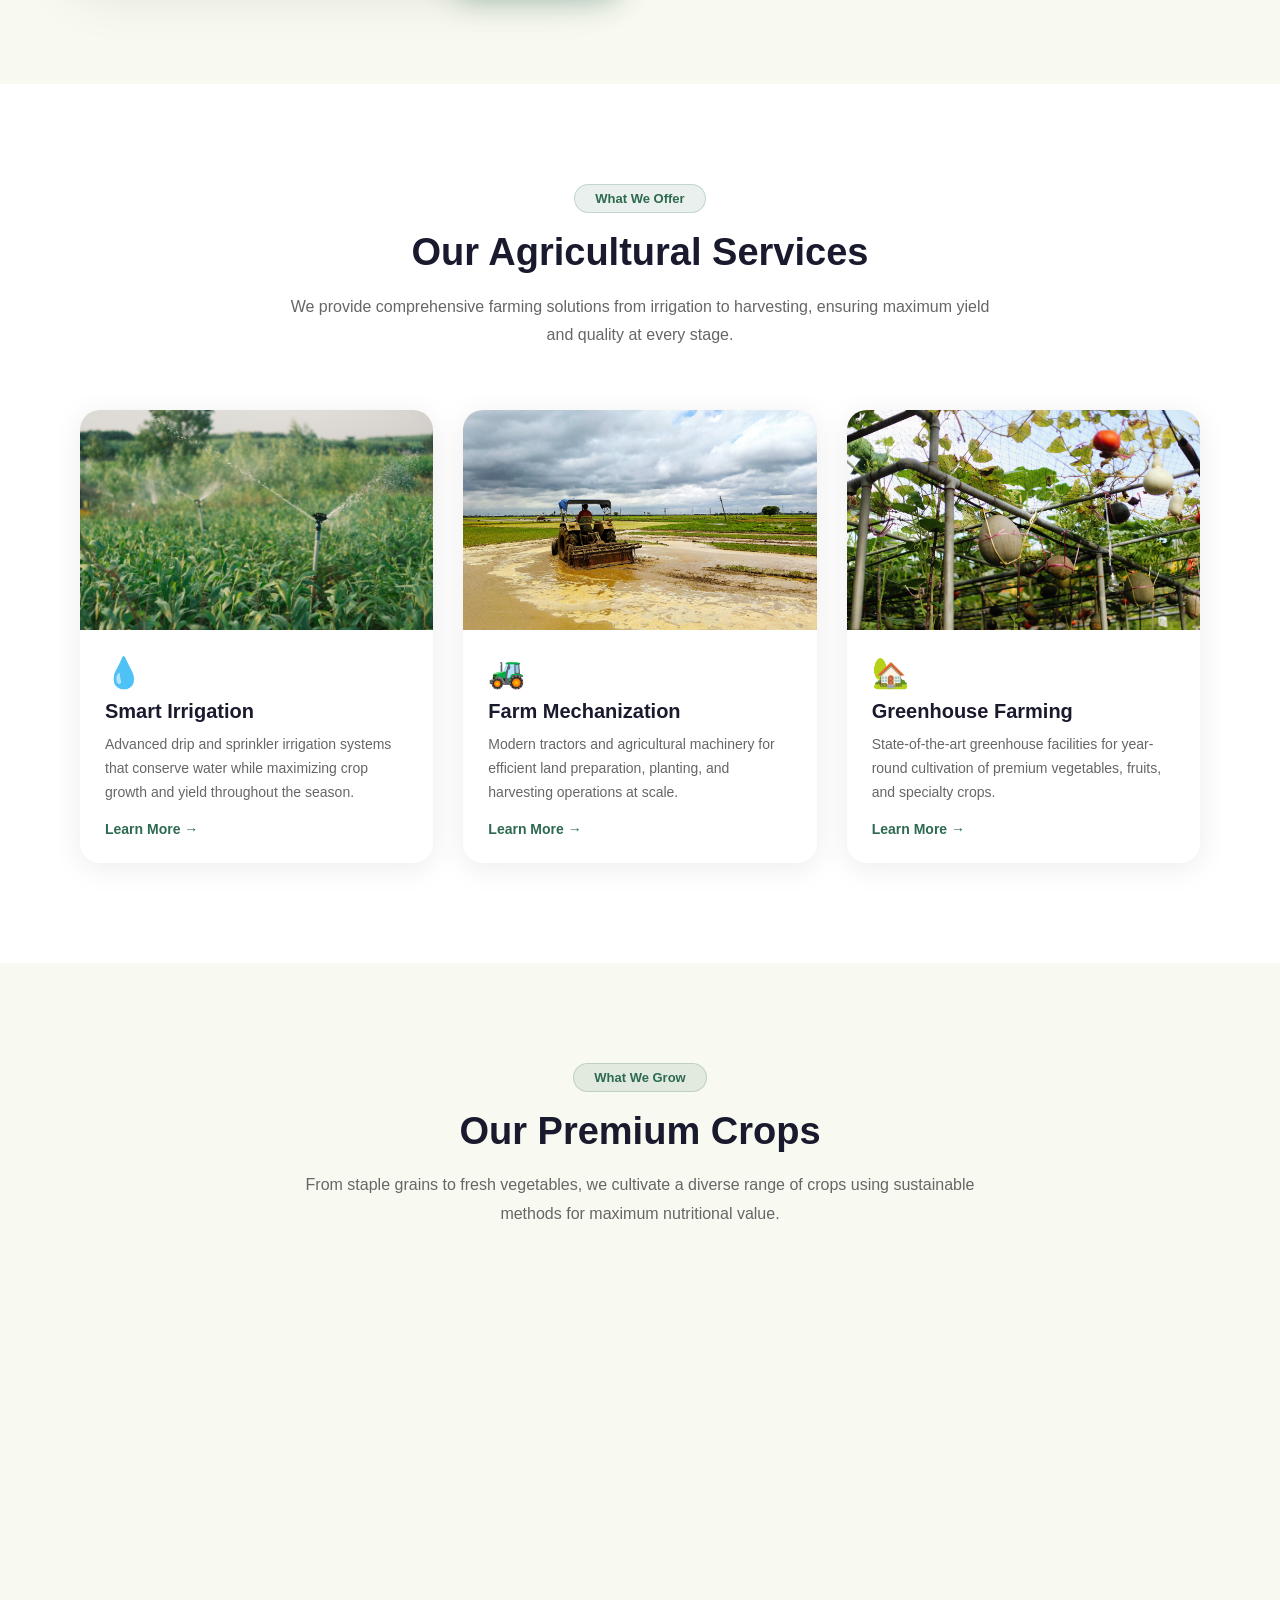
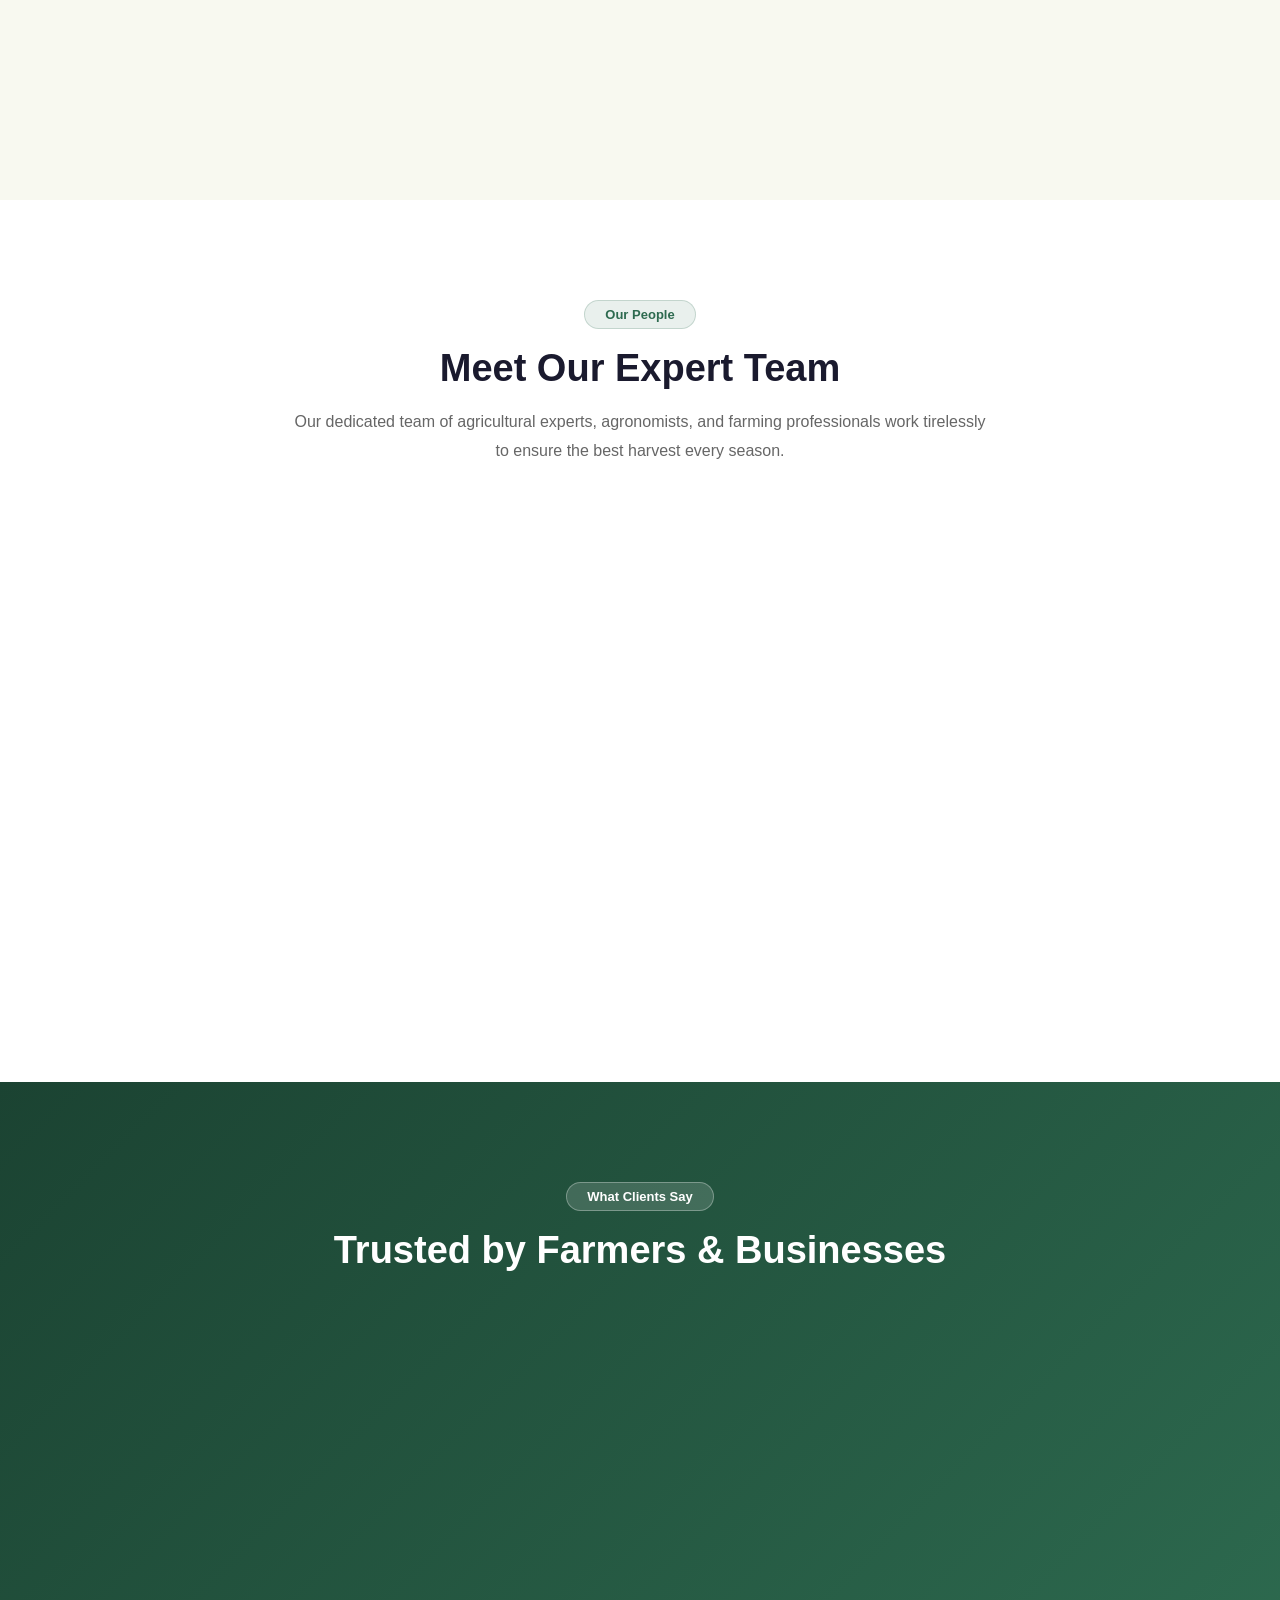
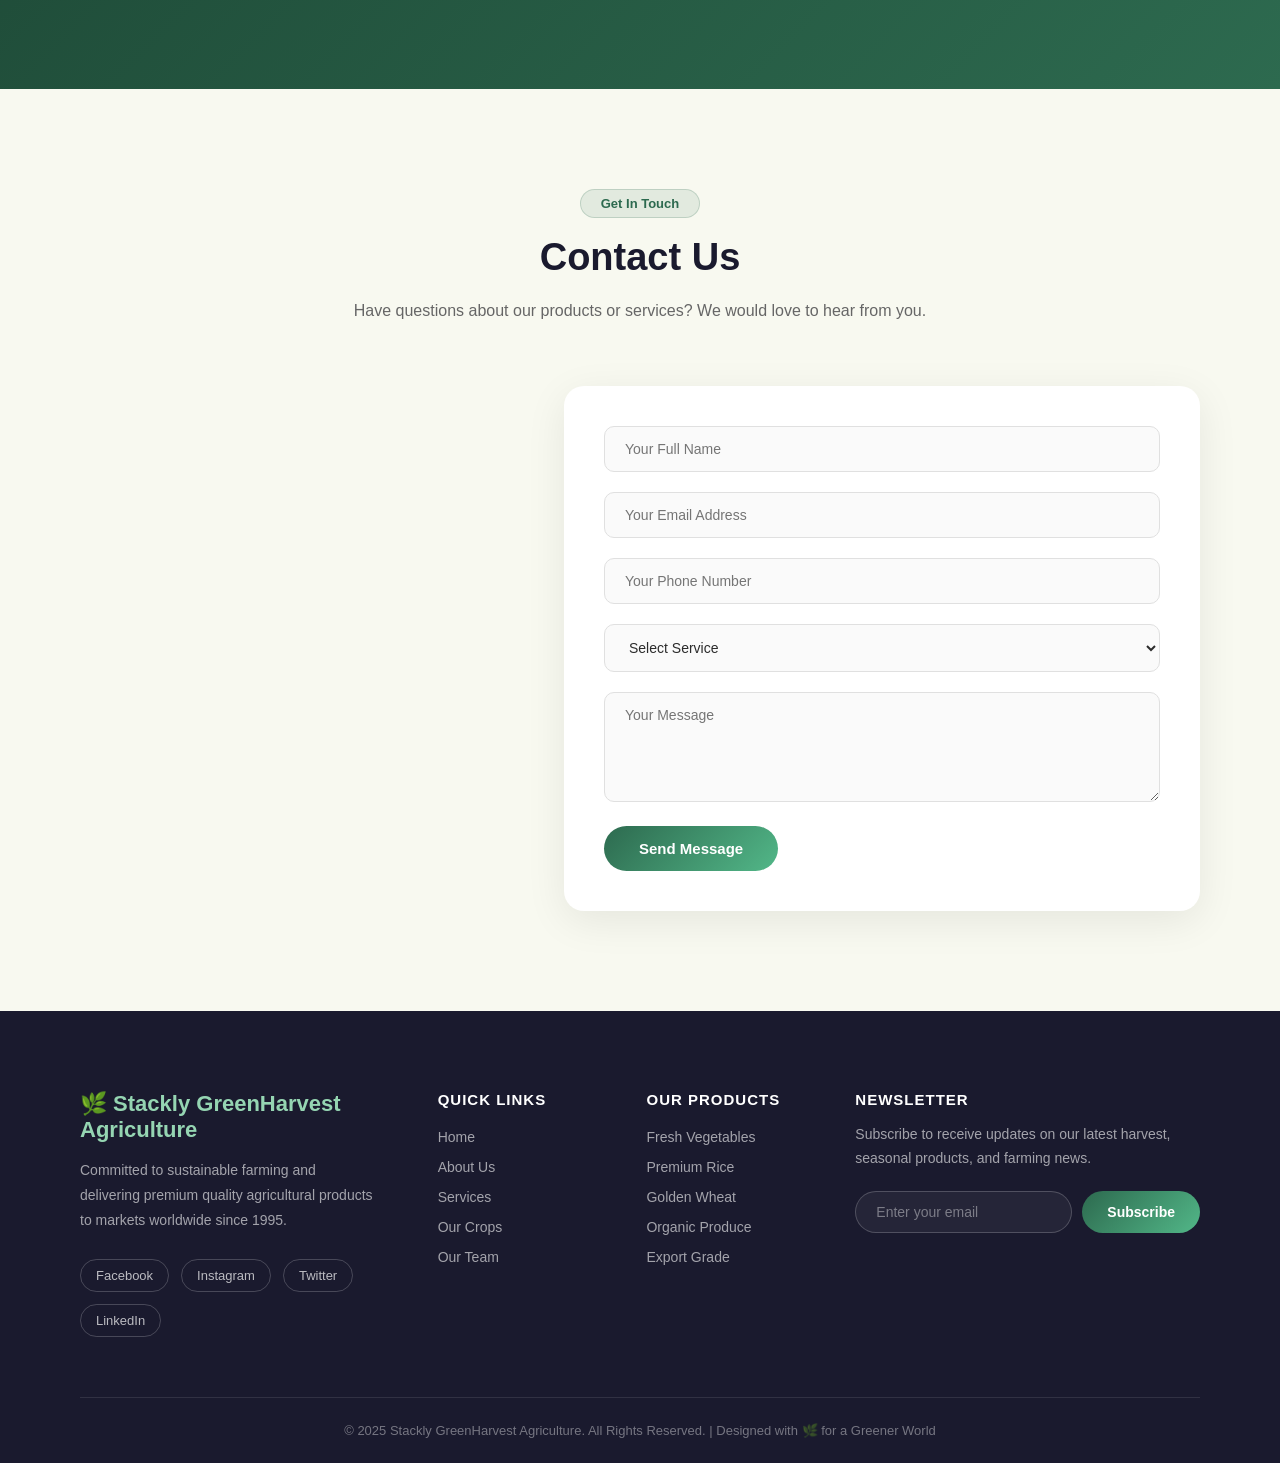
==== commit 2961788d: "agri homepage correction" ====
--- a/index.html
+++ b/index.html
@@ -14,7 +14,7 @@
     <nav class="navbar">
         <div class="logo">
             <img src="images/logo.png" alt="Logo" class="logo-img" onerror="this.style.display='none'">
-            <h1>🌿 GreenHarvest</h1>
+            <h1>🌿 Stackly GreenHarvest</h1>
         </div>
         <ul class="nav-links">
             <li><a href="#home">Home</a></li>
@@ -79,7 +79,7 @@
             <div class="about-content">
                 <span class="section-badge">About Us</span>
                 <h2>Pioneers in Sustainable Agriculture</h2>
-                <p>GreenHarvest Agriculture has been at the forefront of sustainable farming for over two decades. We
+                <p>Stackly GreenHarvest Agriculture has been at the forefront of sustainable farming for over two decades. We
                     combine traditional wisdom with modern technology to deliver the highest quality agricultural
                     products to markets worldwide.</p>
                 <p>Our mission is to feed the world while preserving the environment. We practice responsible farming
@@ -266,7 +266,7 @@
         </div>
         <div class="testimonials-grid">
             <div class="testimonial-card">
-                <p>"GreenHarvest has transformed the way we source our agricultural products. The quality is
+                <p>"Stackly GreenHarvest has transformed the way we source our agricultural products. The quality is
                     consistently excellent and delivery is always on time."</p>
                 <div class="testimonial-author">
                     <div class="author-avatar">JM</div>
@@ -288,7 +288,7 @@
                 </div>
             </div>
             <div class="testimonial-card">
-                <p>"Working with GreenHarvest has been a game changer for our export business. Their wheat and rice
+                <p>"Working with Stackly GreenHarvest has been a game changer for our export business. Their wheat and rice
                     quality meets international standards perfectly."</p>
                 <div class="testimonial-author">
                     <div class="author-avatar">DL</div>
@@ -314,7 +314,7 @@
                     <span class="contact-icon">📍</span>
                     <div>
                         <h4>Our Location</h4>
-                        <p>123 Farm Road, Green Valley,<br>Agricultural District, India</p>
+                        <p>123 Farm Road, Green Valley,<br>Chennai, India</p>
                     </div>
                 </div>
                 <div class="contact-item">
@@ -328,14 +328,14 @@
                     <span class="contact-icon">📧</span>
                     <div>
                         <h4>Email Address</h4>
-                        <p>info@greenharvestagri.com<br>sales@greenharvestagri.com</p>
+                        <p>info@stacklygreenharvestagri.com<br>sales@stacklygreenharvestagri.com</p>
                     </div>
                 </div>
                 <div class="contact-item">
                     <span class="contact-icon">🕒</span>
                     <div>
                         <h4>Working Hours</h4>
-                        <p>Monday - Saturday: 8AM - 6PM<br>Sunday: 9AM - 2PM</p>
+                        <p>Monday - Saturday: 10AM - 6PM<br>Sunday: Holiday</p>
                     </div>
                 </div>
             </div>
@@ -371,7 +371,7 @@
     <footer class="footer">
         <div class="footer-container">
             <div class="footer-brand">
-                <h2>🌿 GreenHarvest Agriculture</h2>
+                <h2>🌿 Stackly GreenHarvest Agriculture</h2>
                 <p>Committed to sustainable farming and delivering premium quality agricultural products to markets
                     worldwide since 1995.</p>
                 <div class="social-links">
@@ -411,7 +411,7 @@
             </div>
         </div>
         <div class="footer-bottom">
-            <p>© 2025 GreenHarvest Agriculture. All Rights Reserved. | Designed with 🌿 for a Greener World</p>
+            <p>© 2025 Stackly GreenHarvest Agriculture. All Rights Reserved. | Designed with 🌿 for a Greener World</p>
         </div>
     </footer>
 
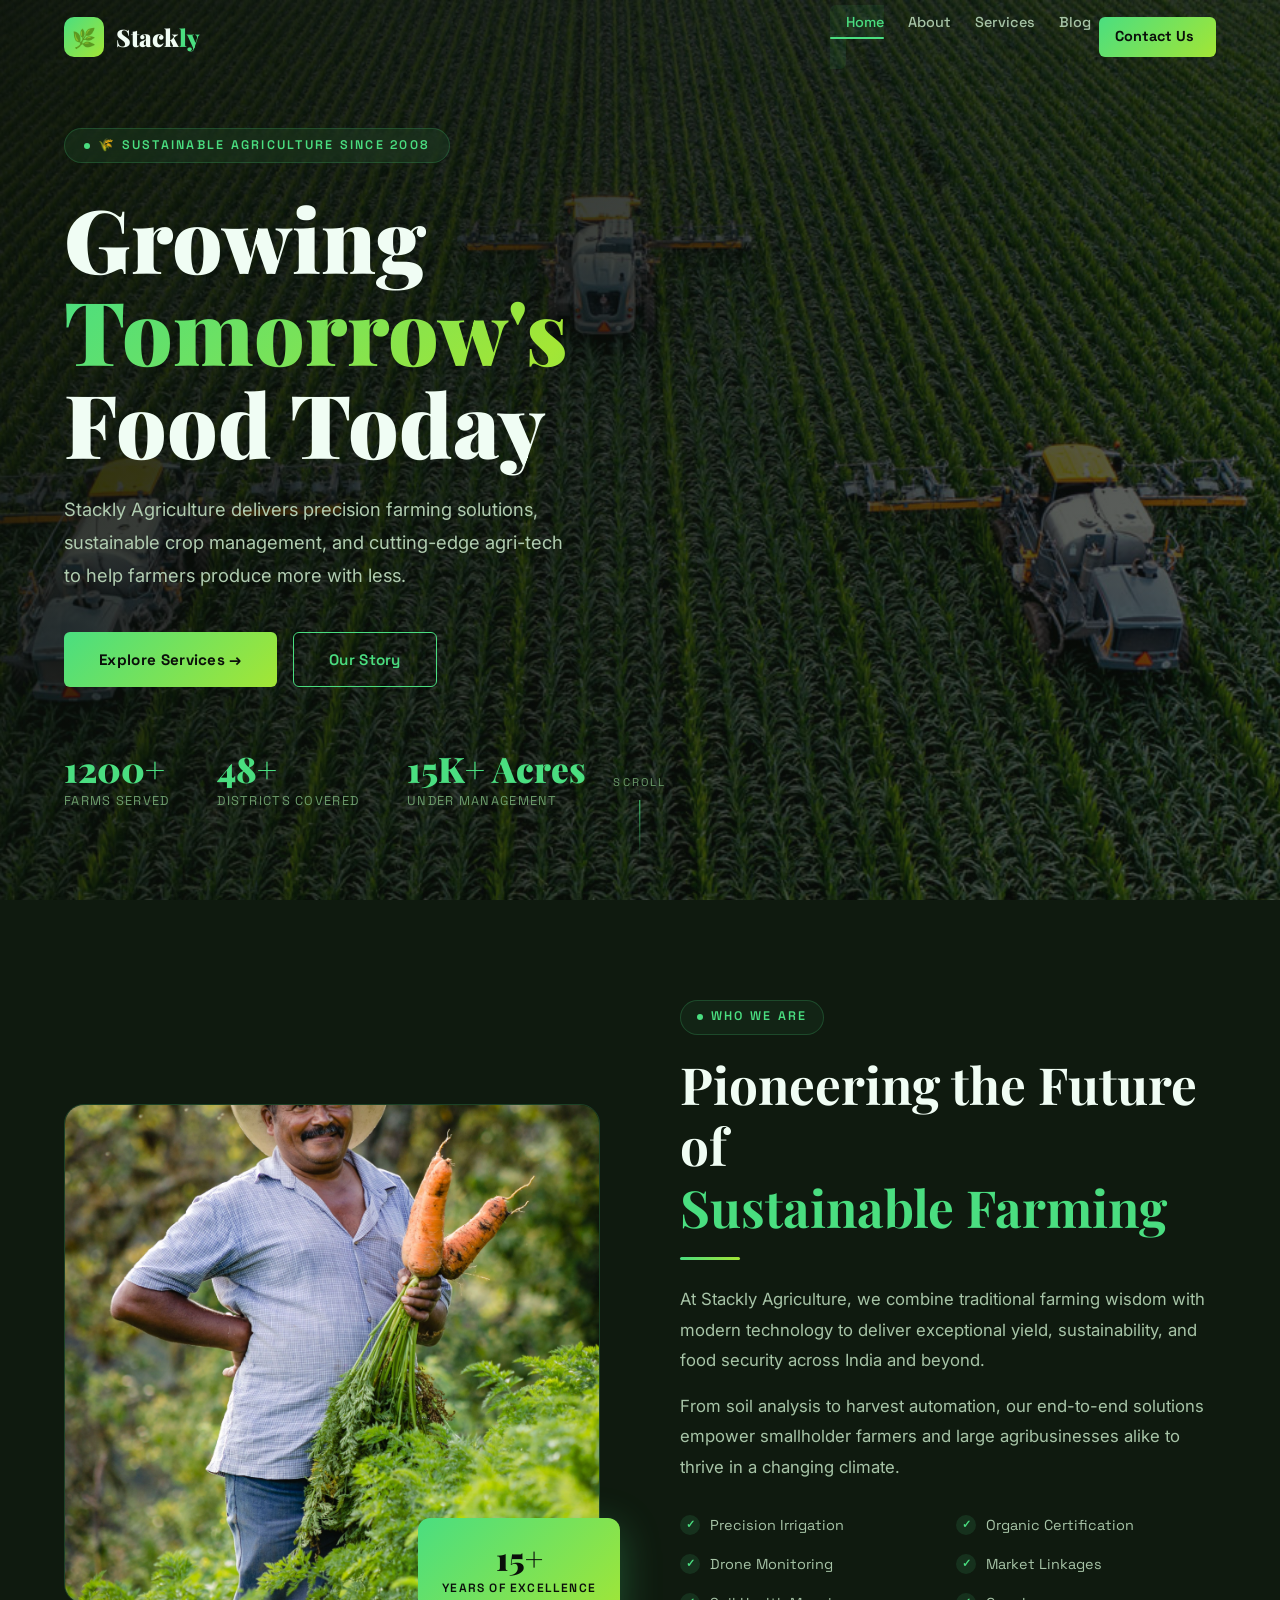
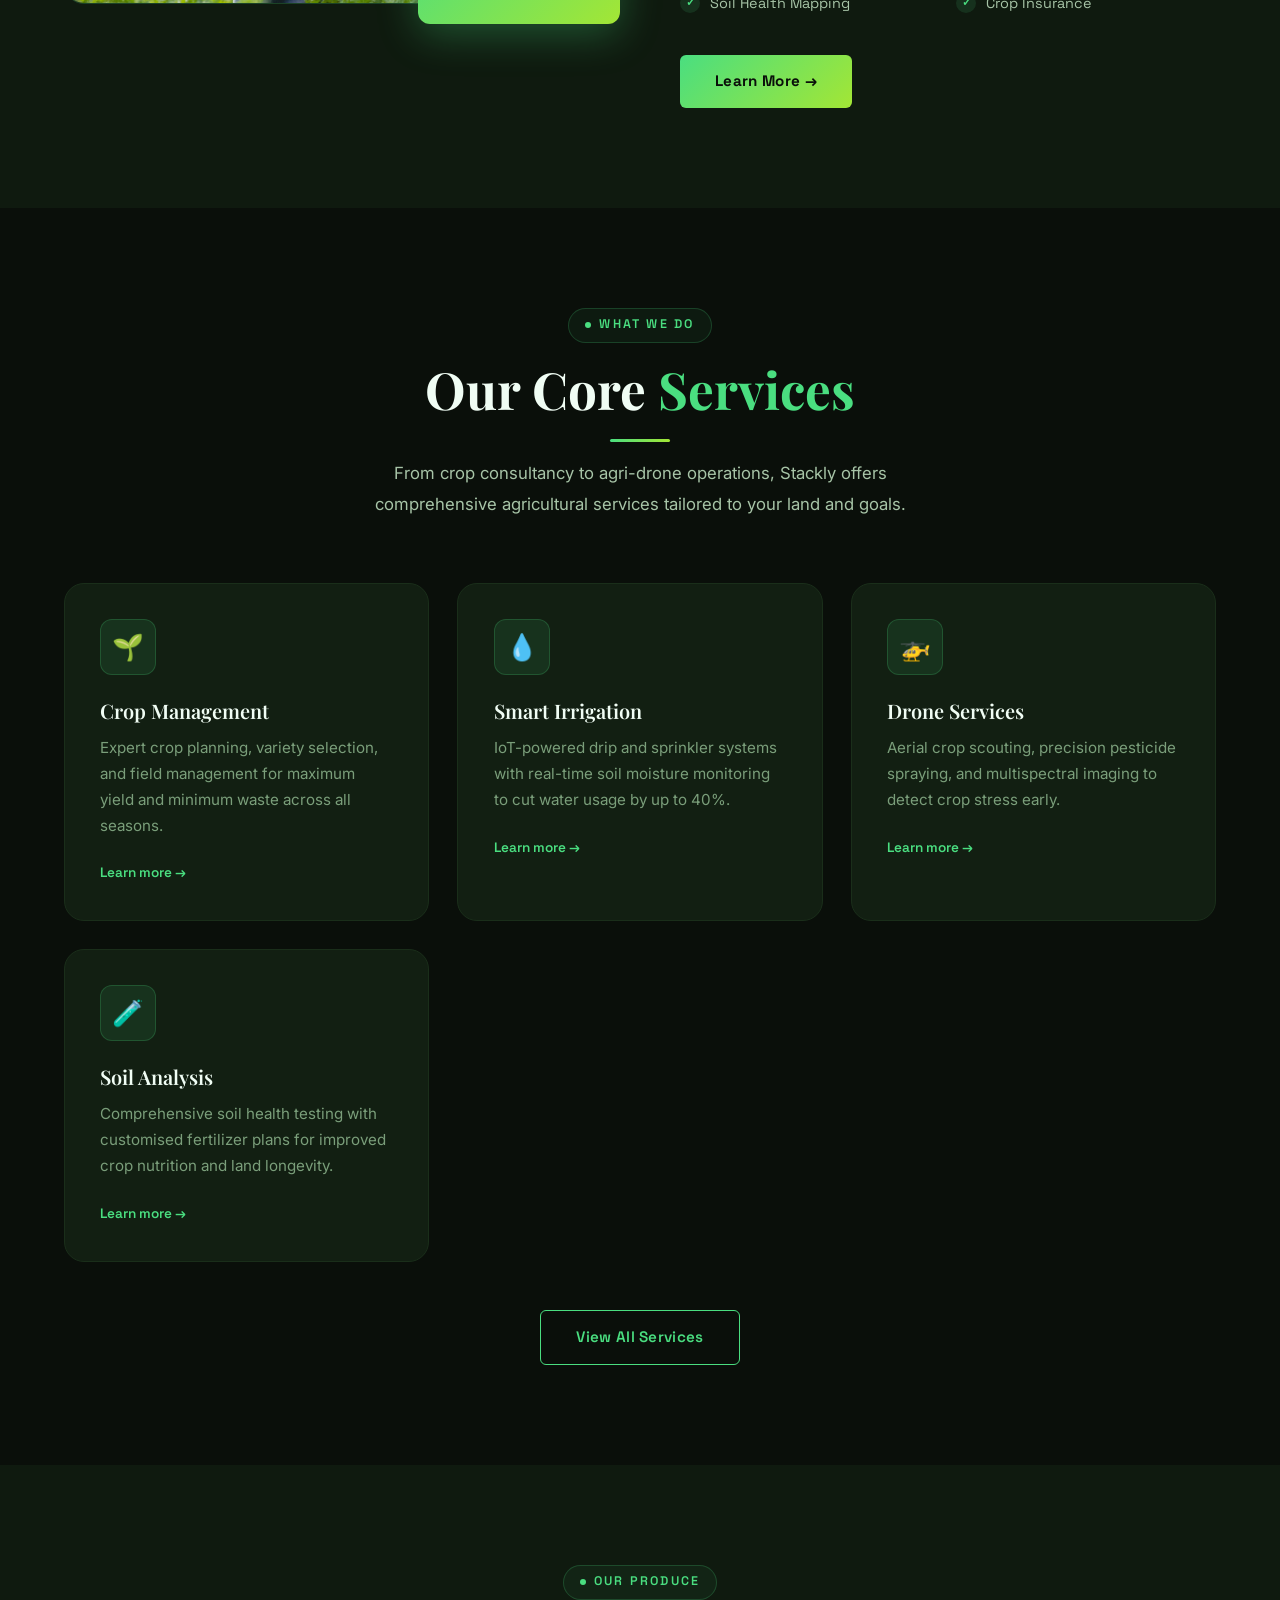
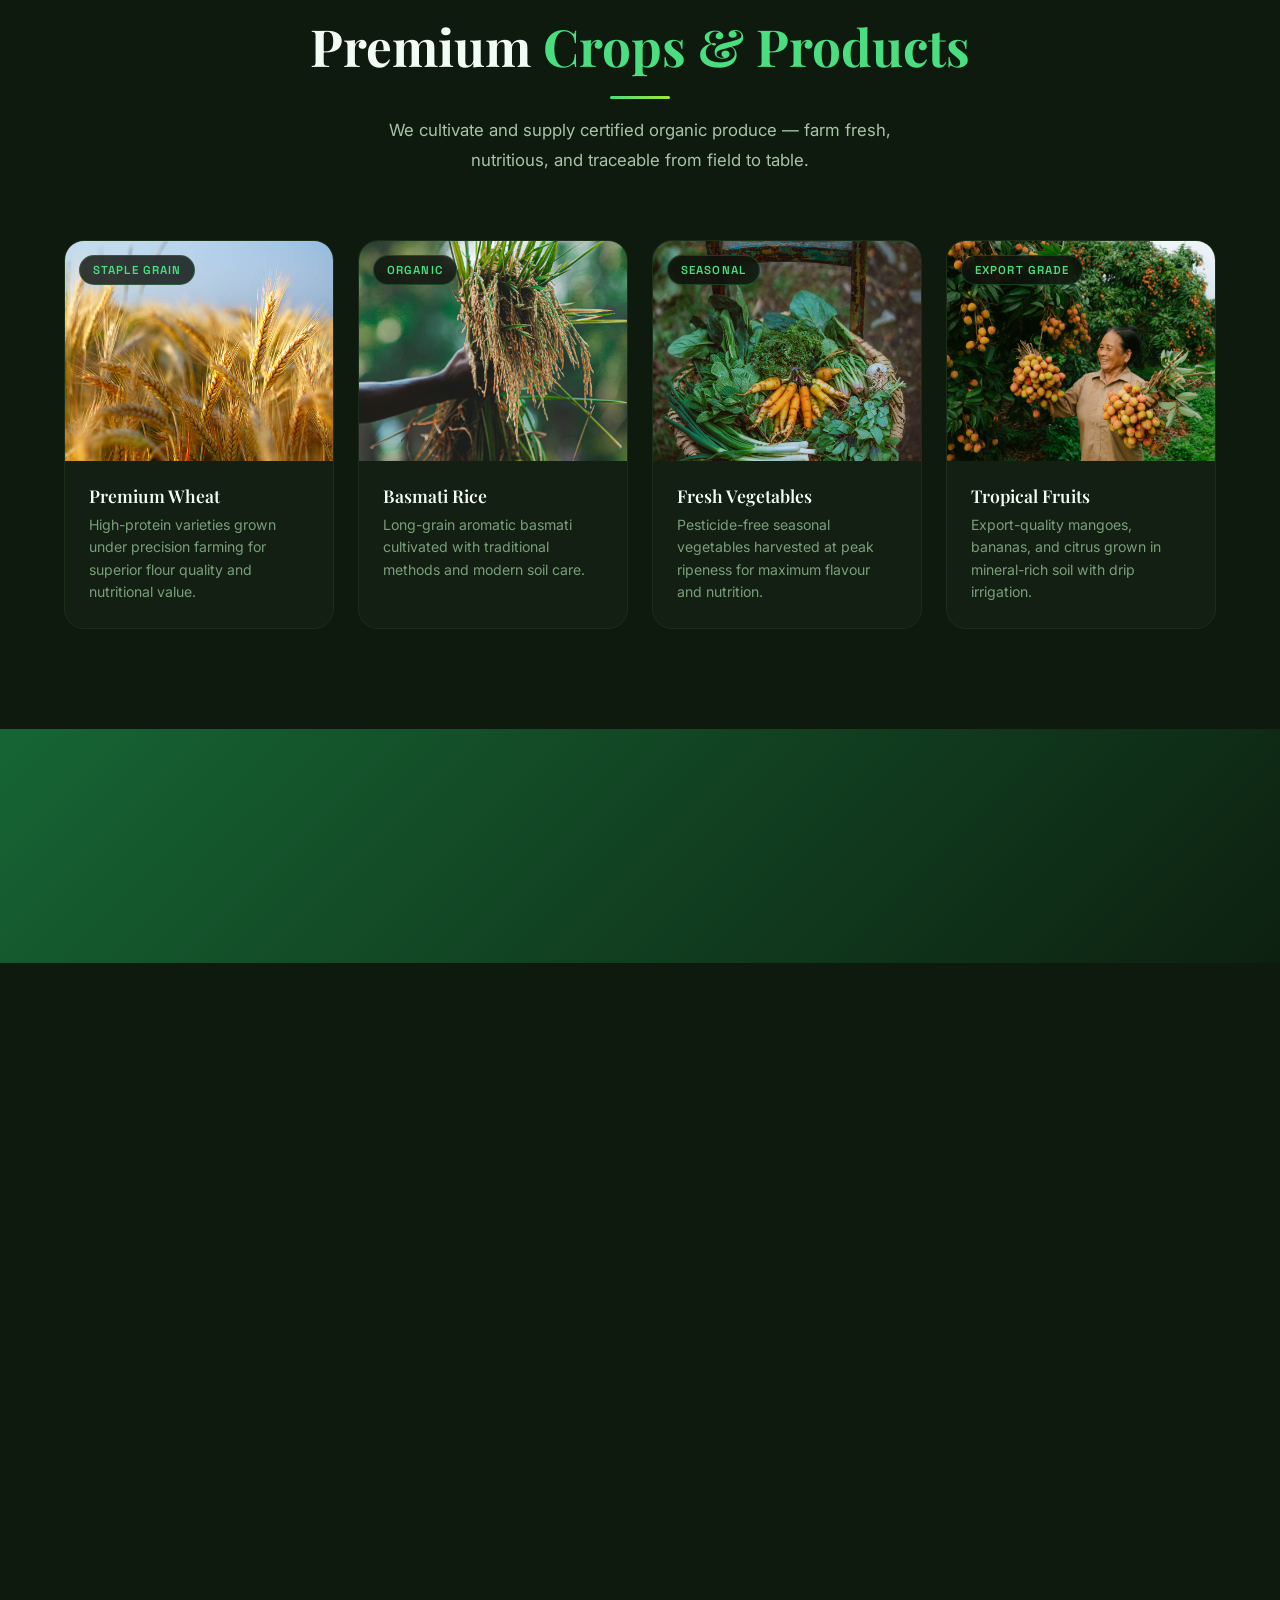
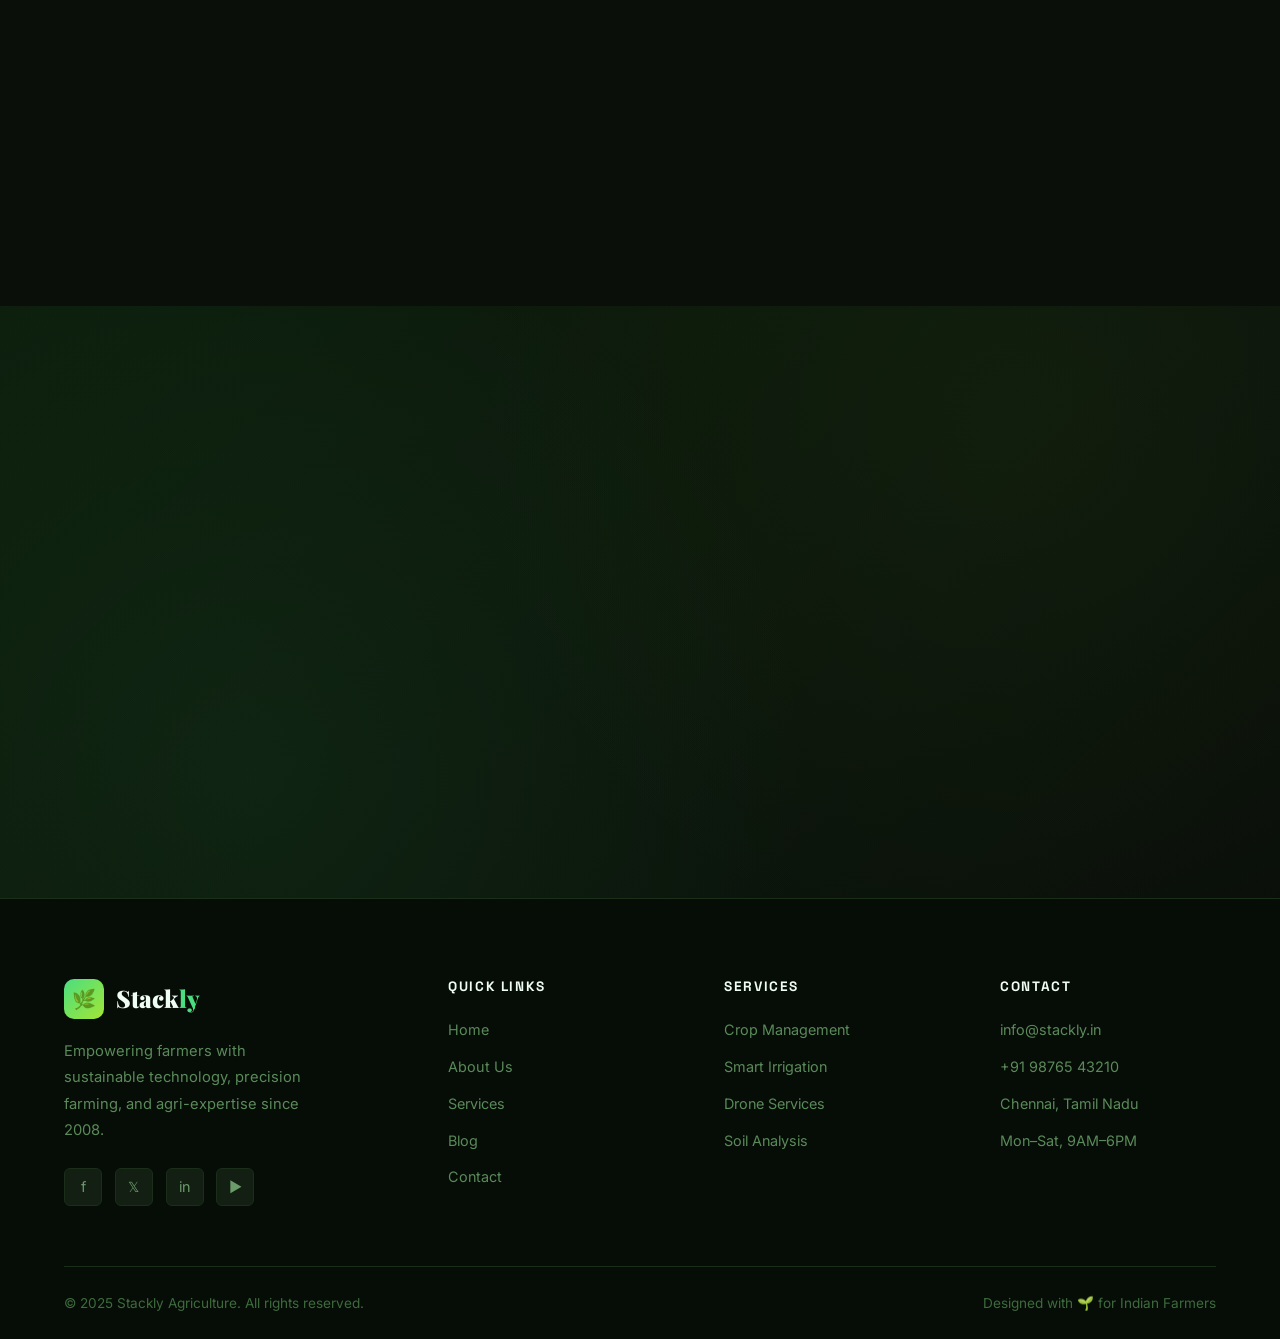
==== commit be66002a: "Final home page" ====
--- a/index.html
+++ b/index.html
@@ -1,422 +1,469 @@
 <!DOCTYPE html>
 <html lang="en">
-
 <head>
-    <meta charset="UTF-8">
-    <meta name="viewport" content="width=device-width, initial-scale=1.0">
-    <title>Stackly-Agri-Site🌿 </title>
-    <link rel="stylesheet" href="style.css">
+  <meta charset="UTF-8" />
+  <meta name="viewport" content="width=device-width, initial-scale=1.0" />
+  <meta name="description" content="Stackly Agriculture — Premium sustainable farming solutions, crop management, and agri-tech services." />
+  <title>Stackly Agriculture — Growing the Future</title>
+  <link rel="preconnect" href="https://fonts.googleapis.com" />
+  <link rel="preconnect" href="https://fonts.gstatic.com" crossorigin />
+  <link rel="stylesheet" href="style.css" />
+  <link rel="stylesheet" href="animations.css" />
 </head>
-
 <body>
 
-    <!-- Navbar -->
-    <nav class="navbar">
-        <div class="logo">
-            <img src="images/logo.png" alt="Logo" class="logo-img" onerror="this.style.display='none'">
-            <h1>🌿 Stackly GreenHarvest</h1>
-        </div>
-        <ul class="nav-links">
-            <li><a href="#home">Home</a></li>
-            <li><a href="#about">About</a></li>
-            <li><a href="#services">Services</a></li>
-            <li><a href="#crops">Our Crops</a></li>
-            <li><a href="#team">Team</a></li>
-            <li><a href="#contact">Contact</a></li>
+<!-- PAGE LOADER -->
+<div class="page-loader" id="page-loader">
+  <div class="loader-logo">Stack<span>ly</span></div>
+  <div class="loader-bar"><div class="loader-bar-fill"></div></div>
+</div>
+
+<!-- SCROLL PROGRESS -->
+<div id="scroll-progress"></div>
+
+<!-- BACK TO TOP -->
+<button id="back-to-top" aria-label="Back to top">↑</button>
+
+<!-- ============ NAVBAR ============ -->
+<nav class="navbar" id="navbar">
+  <div class="nav-inner">
+    <a href="index.html" class="nav-logo">
+      <div class="logo-icon">🌿</div>
+      <div class="logo-text">Stack<span>ly</span></div>
+    </a>
+
+    <ul class="nav-links">
+      <li><a href="index.html" class="active">Home</a></li>
+      <li><a href="about.html">About</a></li>
+      <li><a href="services.html">Services</a></li>
+      <li><a href="blog.html">Blog</a></li>
+      <li><a href="contact.html" class="nav-cta">Contact Us</a></li>
+    </ul>
+
+    <div class="hamburger" id="hamburger" aria-label="Menu">
+      <span></span><span></span><span></span>
+    </div>
+  </div>
+</nav>
+
+<!-- MOBILE NAV -->
+<div class="mobile-nav" id="mobile-nav">
+  <a href="index.html">Home</a>
+  <a href="about.html">About</a>
+  <a href="services.html">Services</a>
+  <a href="blog.html">Blog</a>
+  <a href="contact.html">Contact</a>
+</div>
+
+<!-- ============ SECTION 1: HERO ============ -->
+<section class="hero" id="home">
+  <video class="hero-video-bg" autoplay muted loop playsinline preload="none" poster="images/hero-poster.jpg">
+    <source src="videos/hero-video.mp4" type="video/mp4" />
+  </video>
+  <div class="hero-overlay"></div>
+
+  <div class="hero-content">
+    <div class="hero-tag">🌾 Sustainable Agriculture Since 2008</div>
+    <h1 class="hero-title">
+      Growing <span class="highlight gradient-text">Tomorrow's</span><br />
+      Food Today
+    </h1>
+    <p class="hero-subtitle">
+      Stackly Agriculture delivers precision farming solutions, sustainable crop management, and cutting-edge agri-tech to help farmers produce more with less.
+    </p>
+    <div class="hero-actions">
+      <a href="services.html" class="btn-primary"><span>Explore Services →</span></a>
+      <a href="about.html" class="btn-outline">Our Story</a>
+    </div>
+    <div class="hero-stats">
+      <div class="stat-item">
+        <div class="stat-number"><span data-count="1200">0</span><span>+</span></div>
+        <div class="stat-label">Farms Served</div>
+      </div>
+      <div class="stat-item">
+        <div class="stat-number"><span data-count="48">0</span><span>+</span></div>
+        <div class="stat-label">Districts Covered</div>
+      </div>
+      <div class="stat-item">
+        <div class="stat-number"><span data-count="15">0</span><span>K+ Acres</span></div>
+        <div class="stat-label">Under Management</div>
+      </div>
+    </div>
+  </div>
+
+  <div class="hero-scroll">
+    <span class="scroll-text">Scroll</span>
+    <div class="scroll-line"></div>
+  </div>
+</section>
+
+<!-- ============ SECTION 2: ABOUT PREVIEW ============ -->
+<section class="about-preview">
+  <div class="container">
+    <div class="about-grid">
+      <div class="about-image-wrap reveal-left">
+        <img src="images/about-farm.jpg" alt="Stackly farm operations" class="about-img-main" loading="lazy" />
+        <div class="about-badge float-anim">
+          <strong>15+</strong>
+          <span>Years of Excellence</span>
+        </div>
+      </div>
+      <div class="about-text reveal-right">
+        <span class="section-label">Who We Are</span>
+        <h2>Pioneering the Future of<br /><span class="text-green">Sustainable Farming</span></h2>
+        <div class="section-divider"></div>
+        <p style="margin-top:1.5rem;">
+          At Stackly Agriculture, we combine traditional farming wisdom with modern technology to deliver exceptional yield, sustainability, and food security across India and beyond.
+        </p>
+        <p style="margin-top:1rem;">
+          From soil analysis to harvest automation, our end-to-end solutions empower smallholder farmers and large agribusinesses alike to thrive in a changing climate.
+        </p>
+        <div class="features-list">
+          <div class="feature-item">Precision Irrigation</div>
+          <div class="feature-item">Organic Certification</div>
+          <div class="feature-item">Drone Monitoring</div>
+          <div class="feature-item">Market Linkages</div>
+          <div class="feature-item">Soil Health Mapping</div>
+          <div class="feature-item">Crop Insurance</div>
+        </div>
+        <a href="about.html" class="btn-primary" style="margin-top:0.5rem;"><span>Learn More →</span></a>
+      </div>
+    </div>
+  </div>
+</section>
+
+<!-- ============ SECTION 3: SERVICES PREVIEW ============ -->
+<section class="services-section">
+  <div class="container">
+    <div class="section-header center reveal">
+      <span class="section-label">What We Do</span>
+      <h2>Our Core <span class="text-green">Services</span></h2>
+      <div class="section-divider center"></div>
+      <p>From crop consultancy to agri-drone operations, Stackly offers comprehensive agricultural services tailored to your land and goals.</p>
+    </div>
+    <div class="services-grid stagger-children">
+      <div class="service-card reveal">
+        <div class="service-icon">🌱</div>
+        <h3>Crop Management</h3>
+        <p>Expert crop planning, variety selection, and field management for maximum yield and minimum waste across all seasons.</p>
+        <a href="services.html" class="service-link">Learn more →</a>
+      </div>
+      <div class="service-card reveal">
+        <div class="service-icon">💧</div>
+        <h3>Smart Irrigation</h3>
+        <p>IoT-powered drip and sprinkler systems with real-time soil moisture monitoring to cut water usage by up to 40%.</p>
+        <a href="services.html" class="service-link">Learn more →</a>
+      </div>
+      <div class="service-card reveal">
+        <div class="service-icon">🚁</div>
+        <h3>Drone Services</h3>
+        <p>Aerial crop scouting, precision pesticide spraying, and multispectral imaging to detect crop stress early.</p>
+        <a href="services.html" class="service-link">Learn more →</a>
+      </div>
+      <div class="service-card reveal">
+        <div class="service-icon">🧪</div>
+        <h3>Soil Analysis</h3>
+        <p>Comprehensive soil health testing with customised fertilizer plans for improved crop nutrition and land longevity.</p>
+        <a href="services.html" class="service-link">Learn more →</a>
+      </div>
+    </div>
+    <div style="text-align:center; margin-top:3rem;" class="reveal">
+      <a href="services.html" class="btn-outline">View All Services</a>
+    </div>
+  </div>
+</section>
+
+<!-- ============ SECTION 4: PRODUCTS / CROPS ============ -->
+<section class="products-section">
+  <div class="container">
+    <div class="section-header center reveal">
+      <span class="section-label">Our Produce</span>
+      <h2>Premium <span class="text-green">Crops & Products</span></h2>
+      <div class="section-divider center"></div>
+      <p>We cultivate and supply certified organic produce — farm fresh, nutritious, and traceable from field to table.</p>
+    </div>
+    <div class="products-grid stagger-children">
+      <div class="product-card reveal">
+        <div class="product-img-wrap">
+          <img src="images/product-wheat.jpg" alt="Wheat" loading="lazy" />
+          <span class="product-tag">Staple Grain</span>
+        </div>
+        <div class="product-info">
+          <h3>Premium Wheat</h3>
+          <p>High-protein varieties grown under precision farming for superior flour quality and nutritional value.</p>
+        </div>
+      </div>
+      <div class="product-card reveal">
+        <div class="product-img-wrap">
+          <img src="images/product-rice.jpg" alt="Rice" loading="lazy" />
+          <span class="product-tag">Organic</span>
+        </div>
+        <div class="product-info">
+          <h3>Basmati Rice</h3>
+          <p>Long-grain aromatic basmati cultivated with traditional methods and modern soil care.</p>
+        </div>
+      </div>
+      <div class="product-card reveal">
+        <div class="product-img-wrap">
+          <img src="images/product-vegetable.jpg" alt="Vegetables" loading="lazy" />
+          <span class="product-tag">Seasonal</span>
+        </div>
+        <div class="product-info">
+          <h3>Fresh Vegetables</h3>
+          <p>Pesticide-free seasonal vegetables harvested at peak ripeness for maximum flavour and nutrition.</p>
+        </div>
+      </div>
+      <div class="product-card reveal">
+        <div class="product-img-wrap">
+          <img src="images/product-fruits.jpg" alt="Fruits" loading="lazy" />
+          <span class="product-tag">Export Grade</span>
+        </div>
+        <div class="product-info">
+          <h3>Tropical Fruits</h3>
+          <p>Export-quality mangoes, bananas, and citrus grown in mineral-rich soil with drip irrigation.</p>
+        </div>
+      </div>
+    </div>
+  </div>
+</section>
+
+<!-- ============ SECTION 5: STATS ============ -->
+<section class="stats-section">
+  <div class="container">
+    <div class="stats-grid stagger-children">
+      <div class="stat-box reveal">
+        <div class="stat-number"><span data-count="1200">0</span>+</div>
+        <div class="stat-label">Farms Empowered</div>
+      </div>
+      <div class="stat-box reveal">
+        <div class="stat-number"><span data-count="98">0</span>%</div>
+        <div class="stat-label">Client Satisfaction</div>
+      </div>
+      <div class="stat-box reveal">
+        <div class="stat-number"><span data-count="40">0</span>%</div>
+        <div class="stat-label">Water Saved on Average</div>
+      </div>
+      <div class="stat-box reveal">
+        <div class="stat-number"><span data-count="15">0</span>+</div>
+        <div class="stat-label">Years of Excellence</div>
+      </div>
+    </div>
+  </div>
+</section>
+
+<!-- ============ SECTION 6: GALLERY ============ -->
+<section class="gallery-section">
+  <div class="container">
+    <div class="section-header center reveal">
+      <span class="section-label">Field Gallery</span>
+      <h2>Scenes from <span class="text-green">Our Farms</span></h2>
+      <div class="section-divider center"></div>
+    </div>
+    <div class="gallery-grid reveal-scale">
+      <div class="gallery-item">
+        <img src="images/gallery-1.jpg" alt="Farm landscape" loading="lazy" />
+        <div class="gallery-overlay"><span>Paddy Fields, Tamil Nadu</span></div>
+      </div>
+      <div class="gallery-item">
+        <img src="images/gallery-2.jpg" alt="Irrigation" loading="lazy" />
+        <div class="gallery-overlay"><span>Drip Irrigation System</span></div>
+      </div>
+      <div class="gallery-item">
+        <img src="images/gallery-3.jpg" alt="Harvest" loading="lazy" />
+        <div class="gallery-overlay"><span>Wheat Harvest Season</span></div>
+      </div>
+      <div class="gallery-item">
+        <img src="images/gallery-4.jpg" alt="Drone" loading="lazy" />
+        <div class="gallery-overlay"><span>Drone Field Monitoring</span></div>
+      </div>
+      <div class="gallery-item">
+        <img src="images/gallery-1.jpg" alt="Crop rows" loading="lazy" />
+        <div class="gallery-overlay"><span>Vegetable Rows</span></div>
+      </div>
+    </div>
+  </div>
+</section>
+
+<!-- ============ SECTION 7: TESTIMONIALS ============ -->
+<section class="testimonials-section">
+  <div class="container">
+    <div class="section-header center reveal">
+      <span class="section-label">Success Stories</span>
+      <h2>Farmers <span class="text-green">Trust Us</span></h2>
+      <div class="section-divider center"></div>
+      <p>Real stories from real farmers whose livelihoods we've helped transform.</p>
+    </div>
+    <div class="testimonials-grid stagger-children">
+      <div class="testimonial-card reveal">
+        <span class="quote-mark">"</span>
+        <div class="testimonial-stars">★★★★★</div>
+        <p class="testimonial-text">Stackly's drip irrigation system cut our water bill by nearly half while our tomato yield went up by 35%. The team was professional and the installation was seamless.</p>
+        <div class="testimonial-author">
+          <img src="images/testimonial-1.jpg" alt="Rajan Kumar" class="author-avatar" loading="lazy" />
+          <div>
+            <div class="author-name">Rajan Kumar</div>
+            <div class="author-role">Farmer, Coimbatore</div>
+          </div>
+        </div>
+      </div>
+      <div class="testimonial-card reveal">
+        <span class="quote-mark">"</span>
+        <div class="testimonial-stars">★★★★★</div>
+        <p class="testimonial-text">The soil analysis report was eye-opening. With the customised fertilizer schedule, our paddy crop quality improved dramatically. Best agricultural consultancy we've used.</p>
+        <div class="testimonial-author">
+          <img src="images/testimonial-2.jpg" alt="Meena Selvam" class="author-avatar" loading="lazy" />
+          <div>
+            <div class="author-name">Meena Selvam</div>
+            <div class="author-role">Organic Farmer, Thanjavur</div>
+          </div>
+        </div>
+      </div>
+      <div class="testimonial-card reveal">
+        <span class="quote-mark">"</span>
+        <div class="testimonial-stars">★★★★★</div>
+        <p class="testimonial-text">The drone scouting identified a fungal outbreak 10 days before it would've destroyed our crop. Stackly's fast intervention saved us lakhs. Truly indispensable service.</p>
+        <div class="testimonial-author">
+          <img src="images/testimonial-3.jpg" alt="Arjun Patel" class="author-avatar" loading="lazy" />
+          <div>
+            <div class="author-name">Arjun Patel</div>
+            <div class="author-role">Commercial Farmer, Salem</div>
+          </div>
+        </div>
+      </div>
+    </div>
+  </div>
+</section>
+
+<!-- ============ SECTION 8: BLOG PREVIEW ============ -->
+<section class="blog-preview">
+  <div class="container">
+    <div class="section-header" style="display:flex; justify-content:space-between; align-items:flex-end; flex-wrap:wrap; gap:1rem;" class="reveal">
+      <div class="reveal">
+        <span class="section-label">Agri Insights</span>
+        <h2>Latest from <span class="text-green">Our Blog</span></h2>
+        <div class="section-divider"></div>
+      </div>
+      <a href="blog.html" class="btn-outline reveal">View All Posts</a>
+    </div>
+    <div class="blog-grid stagger-children">
+      <div class="blog-card reveal">
+        <div class="blog-img-wrap">
+          <img src="images/blog1.jpg" alt="Precision farming" loading="lazy" />
+          <span class="blog-cat">Technology</span>
+        </div>
+        <div class="blog-content">
+          <div class="blog-meta">
+            <span>📅 May 12, 2025</span>
+            <span>⏱ 5 min read</span>
+          </div>
+          <h3>How Precision Farming is Reshaping Indian Agriculture</h3>
+          <p>Discover how data-driven farming techniques are helping Indian farmers increase yield by up to 60% while reducing input costs.</p>
+          <a href="blog.html" class="blog-read-more">Read Article →</a>
+        </div>
+      </div>
+      <div class="blog-card reveal">
+        <div class="blog-img-wrap">
+          <img src="images/blog-2.jpg" alt="Drone farming" loading="lazy" />
+          <span class="blog-cat">Drones</span>
+        </div>
+        <div class="blog-content">
+          <div class="blog-meta">
+            <span>📅 Apr 28, 2025</span>
+            <span>⏱ 4 min read</span>
+          </div>
+          <h3>Agri-Drones: The Eyes Above Your Fields</h3>
+          <p>How multispectral drone imaging helps detect crop diseases, nutrient deficiencies, and water stress weeks before visible symptoms.</p>
+          <a href="blog.html" class="blog-read-more">Read Article →</a>
+        </div>
+      </div>
+      <div class="blog-card reveal">
+        <div class="blog-img-wrap">
+          <img src="images/blog-3.jpg" alt="Organic farming" loading="lazy" />
+          <span class="blog-cat">Organic</span>
+        </div>
+        <div class="blog-content">
+          <div class="blog-meta">
+            <span>📅 Apr 10, 2025</span>
+            <span>⏱ 6 min read</span>
+          </div>
+          <h3>Going Organic: A Step-by-Step Transition Guide</h3>
+          <p>Thinking of switching to organic farming? Here's a practical, season-by-season roadmap with real cost and profit benchmarks.</p>
+          <a href="blog.html" class="blog-read-more">Read Article →</a>
+        </div>
+      </div>
+    </div>
+  </div>
+</section>
+
+<!-- ============ CTA SECTION ============ -->
+<section class="cta-section">
+  <div class="cta-bg-pattern"></div>
+  <div class="container">
+    <div class="cta-content reveal">
+      <span class="section-label" style="justify-content:center;">Ready to Grow?</span>
+      <h2>Transform Your Farm with<br /><span class="text-green">Expert Guidance</span></h2>
+      <p>Join over 1,200 farmers who trust Stackly Agriculture for sustainable, profitable, and future-ready farming.</p>
+      <div class="cta-buttons">
+        <a href="contact.html" class="btn-primary"><span>Get a Free Consultation →</span></a>
+        <a href="services.html" class="btn-outline">Our Services</a>
+      </div>
+    </div>
+  </div>
+</section>
+
+<!-- ============ FOOTER ============ -->
+<footer class="footer">
+  <div class="container">
+    <div class="footer-grid">
+      <div class="footer-brand">
+        <a href="index.html" class="nav-logo">
+          <div class="logo-icon">🌿</div>
+          <div class="logo-text">Stack<span>ly</span></div>
+        </a>
+        <p>Empowering farmers with sustainable technology, precision farming, and agri-expertise since 2008.</p>
+        <div class="footer-social">
+          <a href="#" class="social-link" aria-label="Facebook">f</a>
+          <a href="#" class="social-link" aria-label="Twitter">𝕏</a>
+          <a href="#" class="social-link" aria-label="Instagram">in</a>
+          <a href="#" class="social-link" aria-label="YouTube">▶</a>
+        </div>
+      </div>
+      <div class="footer-col">
+        <h4>Quick Links</h4>
+        <ul>
+          <li><a href="index.html">Home</a></li>
+          <li><a href="about.html">About Us</a></li>
+          <li><a href="services.html">Services</a></li>
+          <li><a href="blog.html">Blog</a></li>
+          <li><a href="contact.html">Contact</a></li>
         </ul>
-        <button class="btn-contact">Get In Touch</button>
-        <div class="hamburger" id="hamburger">
-            <span></span>
-            <span></span>
-            <span></span>
-        </div>
-    </nav>
-
-    <!-- Hero Section -->
-    <section class="hero" id="home">
-        <img src="images/hero-bg.jpg" alt="Farm" class="hero-bg">
-        <div class="hero-overlay"></div>
-        <div class="hero-content">
-            <span class="hero-badge">🌱 Trusted Since 1995</span>
-            <h1>Growing <span>Naturally,</span><br>Harvesting <span>Sustainably</span></h1>
-            <p>We are committed to delivering premium quality agricultural products through sustainable farming
-                practices. From seed to harvest, we nurture every crop with care and expertise.</p>
-            <div class="hero-buttons">
-                <button class="btn-primary">Explore Our Farm</button>
-                <button class="btn-secondary">Learn More</button>
-            </div>
-            <div class="hero-stats">
-                <div class="hero-stat">
-                    <h3>25+</h3>
-                    <p>Years Experience</p>
-                </div>
-                <div class="hero-stat">
-                    <h3>500+</h3>
-                    <p>Acres of Farmland</p>
-                </div>
-                <div class="hero-stat">
-                    <h3>50+</h3>
-                    <p>Crop Varieties</p>
-                </div>
-                <div class="hero-stat">
-                    <h3>1000+</h3>
-                    <p>Happy Clients</p>
-                </div>
-            </div>
-        </div>
-    </section>
-
-    <!-- About Section -->
-    <section class="about" id="about">
-        <div class="about-container">
-            <div class="about-image">
-                <img src="images/about.jpg" alt="About Us">
-                <div class="about-badge">
-                    <h3>25+</h3>
-                    <p>Years of Excellence</p>
-                </div>
-            </div>
-            <div class="about-content">
-                <span class="section-badge">About Us</span>
-                <h2>Pioneers in Sustainable Agriculture</h2>
-                <p>Stackly GreenHarvest Agriculture has been at the forefront of sustainable farming for over two decades. We
-                    combine traditional wisdom with modern technology to deliver the highest quality agricultural
-                    products to markets worldwide.</p>
-                <p>Our mission is to feed the world while preserving the environment. We practice responsible farming
-                    techniques that protect soil health, conserve water, and promote biodiversity across all our
-                    farmlands.</p>
-                <div class="about-features">
-                    <div class="feature">
-                        <span>✅</span>
-                        <p>100% Organic Certified</p>
-                    </div>
-                    <div class="feature">
-                        <span>✅</span>
-                        <p>Sustainable Farming Practices</p>
-                    </div>
-                    <div class="feature">
-                        <span>✅</span>
-                        <p>Advanced Irrigation Systems</p>
-                    </div>
-                    <div class="feature">
-                        <span>✅</span>
-                        <p>ISO 9001:2015 Certified</p>
-                    </div>
-                </div>
-                <button class="btn-primary">Read Our Story</button>
-            </div>
-        </div>
-    </section>
-
-    <!-- Services Section -->
-    <section class="services" id="services">
-        <div class="section-header">
-            <span class="section-badge">What We Offer</span>
-            <h2>Our Agricultural Services</h2>
-            <p>We provide comprehensive farming solutions from irrigation to harvesting, ensuring maximum yield and
-                quality at every stage.</p>
-        </div>
-        <div class="services-grid">
-            <div class="service-card">
-                <div class="service-img">
-                    <img src="images/service1.jpg" alt="Irrigation">
-                </div>
-                <div class="service-content">
-                    <span class="service-icon">💧</span>
-                    <h3>Smart Irrigation</h3>
-                    <p>Advanced drip and sprinkler irrigation systems that conserve water while maximizing crop growth
-                        and yield throughout the season.</p>
-                    <a href="#" class="service-link">Learn More →</a>
-                </div>
-            </div>
-            <div class="service-card">
-                <div class="service-img">
-                    <img src="images/service2.jpg" alt="Mechanization">
-                </div>
-                <div class="service-content">
-                    <span class="service-icon">🚜</span>
-                    <h3>Farm Mechanization</h3>
-                    <p>Modern tractors and agricultural machinery for efficient land preparation, planting, and
-                        harvesting operations at scale.</p>
-                    <a href="#" class="service-link">Learn More →</a>
-                </div>
-            </div>
-            <div class="service-card">
-                <div class="service-img">
-                    <img src="images/service3.jpg" alt="Greenhouse">
-                </div>
-                <div class="service-content">
-                    <span class="service-icon">🏡</span>
-                    <h3>Greenhouse Farming</h3>
-                    <p>State-of-the-art greenhouse facilities for year-round cultivation of premium vegetables, fruits,
-                        and specialty crops.</p>
-                    <a href="#" class="service-link">Learn More →</a>
-                </div>
-            </div>
-        </div>
-    </section>
-
-    <!-- Crops Section -->
-    <section class="crops" id="crops">
-        <div class="section-header">
-            <span class="section-badge">What We Grow</span>
-            <h2>Our Premium Crops</h2>
-            <p>From staple grains to fresh vegetables, we cultivate a diverse range of crops using sustainable methods
-                for maximum nutritional value.</p>
-        </div>
-        <div class="crops-grid">
-            <div class="crop-card">
-                <div class="crop-img">
-                    <img src="images/crop1.jpg" alt="Vegetables">
-                    <span class="crop-tag">Fresh Produce</span>
-                </div>
-                <div class="crop-content">
-                    <h3>Fresh Vegetables</h3>
-                    <p>Organically grown bell peppers, tomatoes, and a wide variety of seasonal vegetables harvested at
-                        peak freshness.</p>
-                    <div class="crop-meta">
-                        <span>🌱 Organic</span>
-                        <span>📦 Bulk Available</span>
-                    </div>
-                </div>
-            </div>
-            <div class="crop-card">
-                <div class="crop-img">
-                    <img src="images/crop2.jpg" alt="Rice">
-                    <span class="crop-tag">Staple Grain</span>
-                </div>
-                <div class="crop-content">
-                    <h3>Premium Rice</h3>
-                    <p>High-yield paddy rice cultivated in fertile wetlands using traditional and modern sustainable
-                        farming methods.</p>
-                    <div class="crop-meta">
-                        <span>🌾 Non-GMO</span>
-                        <span>📦 Export Quality</span>
-                    </div>
-                </div>
-            </div>
-            <div class="crop-card">
-                <div class="crop-img">
-                    <img src="images/crop3.jpg" alt="Wheat">
-                    <span class="crop-tag">Cereal Crop</span>
-                </div>
-                <div class="crop-content">
-                    <h3>Golden Wheat</h3>
-                    <p>Premium quality wheat grown in mineral-rich soil, perfect for flour milling, baking, and food
-                        processing industries.</p>
-                    <div class="crop-meta">
-                        <span>🌾 High Protein</span>
-                        <span>📦 Mill Grade</span>
-                    </div>
-                </div>
-            </div>
-        </div>
-    </section>
-
-    <!-- Team Section -->
-    <section class="team" id="team">
-        <div class="section-header">
-            <span class="section-badge">Our People</span>
-            <h2>Meet Our Expert Team</h2>
-            <p>Our dedicated team of agricultural experts, agronomists, and farming professionals work tirelessly to
-                ensure the best harvest every season.</p>
-        </div>
-        <div class="team-grid">
-            <div class="team-card">
-                <div class="team-img">
-                    <img src="images/team1.jpg" alt="Team Member">
-                </div>
-                <div class="team-content">
-                    <h3>Robert Anderson</h3>
-                    <span>Founder & CEO</span>
-                    <p>30+ years of agricultural experience. Pioneer in sustainable farming practices and organic
-                        certification.</p>
-                </div>
-            </div>
-            <div class="team-card">
-                <div class="team-img">
-                    <img src="images/team2.jpg" alt="Team Member">
-                </div>
-                <div class="team-content">
-                    <h3>Sarah & James</h3>
-                    <span>Lead Agronomists</span>
-                    <p>Expert plant scientists specializing in crop health, soil management, and greenhouse cultivation
-                        techniques.</p>
-                </div>
-            </div>
-            <div class="team-card">
-                <div class="team-img">
-                    <img src="images/team3.jpg" alt="Team Member">
-                </div>
-                <div class="team-content">
-                    <h3>Farm Operations</h3>
-                    <span>Field Experts</span>
-                    <p>Experienced field workers and operators ensuring every crop receives the care and attention it
-                        deserves.</p>
-                </div>
-            </div>
-        </div>
-    </section>
-
-    <!-- Testimonials Section -->
-    <section class="testimonials">
-        <div class="section-header">
-            <span class="section-badge">What Clients Say</span>
-            <h2>Trusted by Farmers & Businesses</h2>
-        </div>
-        <div class="testimonials-grid">
-            <div class="testimonial-card">
-                <p>"Stackly GreenHarvest has transformed the way we source our agricultural products. The quality is
-                    consistently excellent and delivery is always on time."</p>
-                <div class="testimonial-author">
-                    <div class="author-avatar">JM</div>
-                    <div>
-                        <h4>John Mitchell</h4>
-                        <span>Food Processing Company</span>
-                    </div>
-                </div>
-            </div>
-            <div class="testimonial-card">
-                <p>"Their sustainable farming practices and organic certification give us confidence that we are
-                    providing the best quality produce to our customers."</p>
-                <div class="testimonial-author">
-                    <div class="author-avatar">PK</div>
-                    <div>
-                        <h4>Priya Kumar</h4>
-                        <span>Organic Retail Chain</span>
-                    </div>
-                </div>
-            </div>
-            <div class="testimonial-card">
-                <p>"Working with Stackly GreenHarvest has been a game changer for our export business. Their wheat and rice
-                    quality meets international standards perfectly."</p>
-                <div class="testimonial-author">
-                    <div class="author-avatar">DL</div>
-                    <div>
-                        <h4>David Lee</h4>
-                        <span>Export Trading Company</span>
-                    </div>
-                </div>
-            </div>
-        </div>
-    </section>
-
-    <!-- Contact Section -->
-    <section class="contact" id="contact">
-        <div class="section-header">
-            <span class="section-badge">Get In Touch</span>
-            <h2>Contact Us</h2>
-            <p>Have questions about our products or services? We would love to hear from you.</p>
-        </div>
-        <div class="contact-container">
-            <div class="contact-info">
-                <div class="contact-item">
-                    <span class="contact-icon">📍</span>
-                    <div>
-                        <h4>Our Location</h4>
-                        <p>123 Farm Road, Green Valley,<br>Chennai, India</p>
-                    </div>
-                </div>
-                <div class="contact-item">
-                    <span class="contact-icon">📞</span>
-                    <div>
-                        <h4>Phone Number</h4>
-                        <p>+91 98765 43210<br>+91 87654 32109</p>
-                    </div>
-                </div>
-                <div class="contact-item">
-                    <span class="contact-icon">📧</span>
-                    <div>
-                        <h4>Email Address</h4>
-                        <p>info@stacklygreenharvestagri.com<br>sales@stacklygreenharvestagri.com</p>
-                    </div>
-                </div>
-                <div class="contact-item">
-                    <span class="contact-icon">🕒</span>
-                    <div>
-                        <h4>Working Hours</h4>
-                        <p>Monday - Saturday: 10AM - 6PM<br>Sunday: Holiday</p>
-                    </div>
-                </div>
-            </div>
-            <form class="contact-form">
-                <div class="form-group">
-                    <input type="text" placeholder="Your Full Name" required>
-                </div>
-                <div class="form-group">
-                    <input type="email" placeholder="Your Email Address" required>
-                </div>
-                <div class="form-group">
-                    <input type="tel" placeholder="Your Phone Number">
-                </div>
-                <div class="form-group">
-                    <select>
-                        <option value="">Select Service</option>
-                        <option>Smart Irrigation</option>
-                        <option>Farm Mechanization</option>
-                        <option>Greenhouse Farming</option>
-                        <option>Crop Purchase</option>
-                        <option>Other</option>
-                    </select>
-                </div>
-                <div class="form-group">
-                    <textarea placeholder="Your Message" rows="5"></textarea>
-                </div>
-                <button type="submit" class="btn-primary">Send Message</button>
-            </form>
-        </div>
-    </section>
-
-    <!-- Footer -->
-    <footer class="footer">
-        <div class="footer-container">
-            <div class="footer-brand">
-                <h2>🌿 Stackly GreenHarvest Agriculture</h2>
-                <p>Committed to sustainable farming and delivering premium quality agricultural products to markets
-                    worldwide since 1995.</p>
-                <div class="social-links">
-                    <a href="#">Facebook</a>
-                    <a href="#">Instagram</a>
-                    <a href="#">Twitter</a>
-                    <a href="#">LinkedIn</a>
-                </div>
-            </div>
-            <div class="footer-links">
-                <h4>Quick Links</h4>
-                <ul>
-                    <li><a href="#home">Home</a></li>
-                    <li><a href="#about">About Us</a></li>
-                    <li><a href="#services">Services</a></li>
-                    <li><a href="#crops">Our Crops</a></li>
-                    <li><a href="#team">Our Team</a></li>
-                </ul>
-            </div>
-            <div class="footer-links">
-                <h4>Our Products</h4>
-                <ul>
-                    <li><a href="#">Fresh Vegetables</a></li>
-                    <li><a href="#">Premium Rice</a></li>
-                    <li><a href="#">Golden Wheat</a></li>
-                    <li><a href="#">Organic Produce</a></li>
-                    <li><a href="#">Export Grade</a></li>
-                </ul>
-            </div>
-            <div class="footer-newsletter">
-                <h4>Newsletter</h4>
-                <p>Subscribe to receive updates on our latest harvest, seasonal products, and farming news.</p>
-                <div class="newsletter-input">
-                    <input type="email" placeholder="Enter your email">
-                    <button>Subscribe</button>
-                </div>
-            </div>
-        </div>
-        <div class="footer-bottom">
-            <p>© 2025 Stackly GreenHarvest Agriculture. All Rights Reserved. | Designed with 🌿 for a Greener World</p>
-        </div>
-    </footer>
-
+      </div>
+      <div class="footer-col">
+        <h4>Services</h4>
+        <ul>
+          <li><a href="services.html">Crop Management</a></li>
+          <li><a href="services.html">Smart Irrigation</a></li>
+          <li><a href="services.html">Drone Services</a></li>
+          <li><a href="services.html">Soil Analysis</a></li>
+        </ul>
+      </div>
+      <div class="footer-col">
+        <h4>Contact</h4>
+        <ul>
+          <li><a href="mailto:info@stackly.in">info@stackly.in</a></li>
+          <li><a href="tel:+919876543210">+91 98765 43210</a></li>
+          <li><a href="#">Chennai, Tamil Nadu</a></li>
+          <li><a href="#">Mon–Sat, 9AM–6PM</a></li>
+        </ul>
+      </div>
+    </div>
+    <div class="footer-bottom">
+      <p>© 2025 Stackly Agriculture. All rights reserved.</p>
+      <p>Designed with 🌱 for Indian Farmers</p>
+    </div>
+  </div>
+</footer>
 
 <script src="script.js"></script>
 </body>
-
 </html>
--- a/style.css
+++ b/style.css
@@ -1,1136 +1,1674 @@
-/* ===== BASE STYLES ===== */
-* {
-    margin: 0;
-    padding: 0;
-    box-sizing: border-box;
+/* ============================================
+   STACKLY AGRICULTURE - MAIN STYLESHEET
+   Dark Premium Agricultural Theme
+   ============================================ */
+
+@import url('https://fonts.googleapis.com/css2?family=Playfair+Display:wght@400;600;700;900&family=Inter:wght@300;400;500;600;700&family=Space+Grotesk:wght@400;500;600;700&display=swap');
+
+/* ============ CSS VARIABLES ============ */
+:root {
+  --bg-primary: #0a0f0a;
+  --bg-secondary: #0f1a0f;
+  --bg-card: #121f12;
+  --bg-card-hover: #162216;
+  --accent-green: #4ade80;
+  --accent-lime: #a3e635;
+  --accent-gold: #d4af37;
+  --accent-dark-green: #166534;
+  --text-primary: #f0fdf4;
+  --text-secondary: #86efac;
+  --text-muted: #4ade8077;
+  --border-color: #1a2e1a;
+  --border-accent: #4ade8033;
+  --overlay: rgba(10, 15, 10, 0.85);
+  --font-display: 'Playfair Display', serif;
+  --font-body: 'Inter', sans-serif;
+  --font-ui: 'Space Grotesk', sans-serif;
+  --radius-sm: 6px;
+  --radius-md: 12px;
+  --radius-lg: 20px;
+  --radius-xl: 32px;
+  --shadow-card: 0 4px 24px rgba(74, 222, 128, 0.06);
+  --shadow-hover: 0 8px 48px rgba(74, 222, 128, 0.15);
+  --transition: all 0.35s cubic-bezier(0.4, 0, 0.2, 1);
+}
+
+/* ============ RESET & BASE ============ */
+*, *::before, *::after {
+  box-sizing: border-box;
+  margin: 0;
+  padding: 0;
+}
+
+html {
+  scroll-behavior: smooth;
+  font-size: 16px;
+  overflow-x: hidden;
 }
 
 body {
-    font-family: 'Poppins', sans-serif;
-    background-color: #ffffff;
-    color: #2c2c2c;
-    overflow-x: hidden;
-}
-
-/* ===== SCROLLBAR ===== */
+  font-family: var(--font-body);
+  background-color: var(--bg-primary);
+  color: var(--text-primary);
+  line-height: 1.6;
+  overflow-x: hidden;
+  -webkit-font-smoothing: antialiased;
+}
+
+img {
+  max-width: 100%;
+  height: auto;
+  display: block;
+}
+
+a {
+  text-decoration: none;
+  color: inherit;
+}
+
+ul {
+  list-style: none;
+}
+
+/* ============ SCROLLBAR ============ */
 ::-webkit-scrollbar {
-    width: 6px;
-}
-
+  width: 6px;
+}
 ::-webkit-scrollbar-track {
-    background: #f1f1f1;
-}
-
+  background: var(--bg-primary);
+}
 ::-webkit-scrollbar-thumb {
-    background: #2d6a4f;
-    border-radius: 10px;
-}
-
-/* ===== BUTTONS ===== */
+  background: var(--accent-green);
+  border-radius: 3px;
+}
+
+/* ============ SELECTION ============ */
+::selection {
+  background: var(--accent-green);
+  color: var(--bg-primary);
+}
+
+/* ============ TYPOGRAPHY ============ */
+h1, h2, h3, h4, h5, h6 {
+  font-family: var(--font-display);
+  line-height: 1.2;
+  color: var(--text-primary);
+}
+
+h1 { font-size: clamp(2.5rem, 6vw, 5rem); font-weight: 900; }
+h2 { font-size: clamp(2rem, 4vw, 3.2rem); font-weight: 700; }
+h3 { font-size: clamp(1.3rem, 2.5vw, 1.8rem); font-weight: 600; }
+h4 { font-size: 1.2rem; font-weight: 600; }
+
+p {
+  font-family: var(--font-body);
+  color: #a7c4a7;
+  font-size: 1.05rem;
+  line-height: 1.8;
+}
+
+/* ============ BUTTONS ============ */
 .btn-primary {
-    background: linear-gradient(135deg, #2d6a4f, #52b788);
-    color: #ffffff;
-    border: none;
-    padding: 14px 35px;
-    border-radius: 30px;
-    font-size: 15px;
-    font-weight: 600;
-    cursor: pointer;
-    transition: transform 0.3s ease, box-shadow 0.3s ease;
-    font-family: 'Poppins', sans-serif;
-}
-
-.btn-primary:hover {
-    transform: translateY(-3px);
-    box-shadow: 0 10px 30px rgba(45, 106, 79, 0.4);
-}
-
-.btn-secondary {
-    background: transparent;
-    color: #ffffff;
-    border: 2px solid #ffffff;
-    padding: 14px 35px;
-    border-radius: 30px;
-    font-size: 15px;
-    font-weight: 600;
-    cursor: pointer;
-    transition: all 0.3s ease;
-    font-family: 'Poppins', sans-serif;
-}
-
-.btn-secondary:hover {
-    background: #ffffff;
-    color: #2d6a4f;
-}
-
-.btn-contact {
-    background: #2d6a4f;
-    color: #ffffff;
-    border: none;
-    padding: 12px 28px;
-    border-radius: 30px;
-    font-size: 14px;
-    font-weight: 600;
-    cursor: pointer;
-    transition: all 0.3s ease;
-    font-family: 'Poppins', sans-serif;
-}
-
-.btn-contact:hover {
-    background: #1b4332;
-    transform: translateY(-2px);
-    box-shadow: 0 8px 20px rgba(45, 106, 79, 0.3);
-}
-
-/* ===== SECTION COMMON ===== */
-.section-badge {
-    display: inline-block;
-    background: rgba(45, 106, 79, 0.1);
-    color: #2d6a4f;
-    padding: 6px 20px;
-    border-radius: 20px;
-    font-size: 13px;
-    font-weight: 600;
-    margin-bottom: 15px;
-    border: 1px solid rgba(45, 106, 79, 0.2);
+  display: inline-flex;
+  align-items: center;
+  gap: 0.5rem;
+  padding: 0.9rem 2.2rem;
+  background: linear-gradient(135deg, var(--accent-green), var(--accent-lime));
+  color: var(--bg-primary);
+  font-family: var(--font-ui);
+  font-weight: 700;
+  font-size: 0.95rem;
+  border-radius: var(--radius-sm);
+  border: none;
+  cursor: pointer;
+  transition: var(--transition);
+  position: relative;
+  overflow: hidden;
+  letter-spacing: 0.02em;
+}
+
+.btn-primary::before {
+  content: '';
+  position: absolute;
+  inset: 0;
+  background: linear-gradient(135deg, var(--accent-lime), var(--accent-green));
+  opacity: 0;
+  transition: opacity 0.3s;
+}
+
+.btn-primary:hover::before { opacity: 1; }
+.btn-primary:hover { transform: translateY(-2px); box-shadow: 0 8px 30px rgba(74, 222, 128, 0.4); }
+.btn-primary span { position: relative; z-index: 1; }
+
+.btn-outline {
+  display: inline-flex;
+  align-items: center;
+  gap: 0.5rem;
+  padding: 0.9rem 2.2rem;
+  background: transparent;
+  color: var(--accent-green);
+  font-family: var(--font-ui);
+  font-weight: 600;
+  font-size: 0.95rem;
+  border-radius: var(--radius-sm);
+  border: 1.5px solid var(--accent-green);
+  cursor: pointer;
+  transition: var(--transition);
+  letter-spacing: 0.02em;
+}
+
+.btn-outline:hover {
+  background: var(--accent-green);
+  color: var(--bg-primary);
+  transform: translateY(-2px);
+  box-shadow: 0 8px 30px rgba(74, 222, 128, 0.25);
+}
+
+/* ============ SECTION COMMON ============ */
+section {
+  padding: 100px 0;
+  position: relative;
+}
+
+.container {
+  max-width: 1200px;
+  margin: 0 auto;
+  padding: 0 24px;
+}
+
+.section-label {
+  display: inline-flex;
+  align-items: center;
+  gap: 0.5rem;
+  font-family: var(--font-ui);
+  font-size: 0.78rem;
+  font-weight: 600;
+  letter-spacing: 0.18em;
+  text-transform: uppercase;
+  color: var(--accent-green);
+  margin-bottom: 1rem;
+  padding: 0.4rem 1rem;
+  border: 1px solid var(--border-accent);
+  border-radius: 100px;
+  background: rgba(74, 222, 128, 0.05);
+}
+
+.section-label::before {
+  content: '';
+  display: block;
+  width: 6px;
+  height: 6px;
+  background: var(--accent-green);
+  border-radius: 50%;
 }
 
 .section-header {
+  margin-bottom: 64px;
+}
+
+.section-header.center {
+  text-align: center;
+  display: flex;
+  flex-direction: column;
+  align-items: center;
+}
+
+.section-header p {
+  max-width: 580px;
+  margin-top: 1rem;
+}
+
+.section-divider {
+  width: 60px;
+  height: 3px;
+  background: linear-gradient(to right, var(--accent-green), var(--accent-lime));
+  border-radius: 2px;
+  margin-top: 1.2rem;
+}
+
+.section-divider.center {
+  margin: 1.2rem auto 0;
+}
+
+/* ============ NAVBAR ============ */
+.navbar {
+  position: fixed;
+  top: 0;
+  left: 0;
+  right: 0;
+  z-index: 1000;
+  padding: 0;
+  transition: var(--transition);
+}
+
+.navbar.scrolled {
+  background: rgba(10, 15, 10, 0.97);
+  backdrop-filter: blur(20px);
+  -webkit-backdrop-filter: blur(20px);
+  border-bottom: 1px solid var(--border-accent);
+  box-shadow: 0 4px 30px rgba(0,0,0,0.5);
+}
+
+.nav-inner {
+  max-width: 1200px;
+  margin: 0 auto;
+  padding: 0 24px;
+  display: flex;
+  align-items: center;
+  justify-content: space-between;
+  height: 74px;
+}
+
+.nav-logo {
+  display: flex;
+  align-items: center;
+  gap: 0.75rem;
+  font-family: var(--font-display);
+  font-size: 1.5rem;
+  font-weight: 900;
+  color: var(--text-primary);
+  text-decoration: none;
+  transition: var(--transition);
+}
+
+.nav-logo:hover { opacity: 0.85; }
+
+.logo-icon {
+  width: 40px;
+  height: 40px;
+  background: linear-gradient(135deg, var(--accent-green), var(--accent-lime));
+  border-radius: 10px;
+  display: flex;
+  align-items: center;
+  justify-content: center;
+  font-size: 1.2rem;
+}
+
+.logo-text span {
+  color: var(--accent-green);
+}
+
+.nav-links {
+  display: flex;
+  align-items: center;
+  gap: 0.5rem;
+}
+
+.nav-links a {
+  font-family: var(--font-ui);
+  font-size: 0.9rem;
+  font-weight: 500;
+  color: #a7c4a7;
+  padding: 0.5rem 1rem;
+  border-radius: var(--radius-sm);
+  transition: var(--transition);
+  position: relative;
+}
+
+.nav-links a:hover,
+.nav-links a.active {
+  color: var(--accent-green);
+  background: rgba(74, 222, 128, 0.08);
+}
+
+.nav-cta {
+  display: inline-flex;
+  align-items: center;
+  gap: 0.4rem;
+  padding: 0.6rem 1.4rem;
+  background: linear-gradient(135deg, var(--accent-green), var(--accent-lime));
+  color: var(--bg-primary) !important;
+  font-weight: 700 !important;
+  border-radius: var(--radius-sm);
+  transition: var(--transition) !important;
+}
+
+.nav-cta:hover {
+  background: var(--accent-lime) !important;
+  transform: translateY(-1px);
+  box-shadow: 0 4px 20px rgba(74, 222, 128, 0.35) !important;
+}
+
+.hamburger {
+  display: none;
+  flex-direction: column;
+  gap: 5px;
+  cursor: pointer;
+  padding: 8px;
+  border-radius: var(--radius-sm);
+  transition: var(--transition);
+}
+
+.hamburger span {
+  display: block;
+  width: 24px;
+  height: 2px;
+  background: var(--text-primary);
+  border-radius: 2px;
+  transition: var(--transition);
+}
+
+.hamburger.open span:nth-child(1) { transform: rotate(45deg) translate(5px, 5px); }
+.hamburger.open span:nth-child(2) { opacity: 0; transform: scaleX(0); }
+.hamburger.open span:nth-child(3) { transform: rotate(-45deg) translate(5px, -5px); }
+
+/* ============ HERO SECTION ============ */
+.hero {
+  position: relative;
+  min-height: 100vh;
+  display: flex;
+  align-items: center;
+  overflow: hidden;
+  padding: 0;
+}
+
+.hero-video-bg {
+  position: absolute;
+  inset: 0;
+  width: 100%;
+  height: 100%;
+  object-fit: cover;
+  z-index: 0;
+}
+
+.hero-overlay {
+  position: absolute;
+  inset: 0;
+  background: linear-gradient(
+    135deg,
+    rgba(10, 15, 10, 0.92) 0%,
+    rgba(10, 15, 10, 0.75) 50%,
+    rgba(10, 15, 10, 0.6) 100%
+  );
+  z-index: 1;
+}
+
+.hero-content {
+  position: relative;
+  z-index: 2;
+  max-width: 1200px;
+  margin: 0 auto;
+  padding: 120px 24px 80px;
+  width: 100%;
+}
+
+.hero-tag {
+  display: inline-flex;
+  align-items: center;
+  gap: 0.5rem;
+  font-family: var(--font-ui);
+  font-size: 0.78rem;
+  font-weight: 600;
+  letter-spacing: 0.18em;
+  text-transform: uppercase;
+  color: var(--accent-green);
+  padding: 0.4rem 1.2rem;
+  border: 1px solid var(--border-accent);
+  border-radius: 100px;
+  background: rgba(74, 222, 128, 0.08);
+  margin-bottom: 1.8rem;
+  backdrop-filter: blur(10px);
+}
+
+.hero-tag::before {
+  content: '';
+  width: 6px;
+  height: 6px;
+  background: var(--accent-green);
+  border-radius: 50%;
+  animation: pulse 2s infinite;
+}
+
+.hero-title {
+  font-size: clamp(2.8rem, 7vw, 5.5rem);
+  font-weight: 900;
+  line-height: 1.05;
+  max-width: 700px;
+  margin-bottom: 1.5rem;
+}
+
+.hero-title .highlight {
+  color: var(--accent-green);
+  position: relative;
+  display: inline-block;
+}
+
+.hero-subtitle {
+  font-size: 1.15rem;
+  color: #b0ccb0;
+  max-width: 520px;
+  margin-bottom: 2.5rem;
+  line-height: 1.8;
+}
+
+.hero-actions {
+  display: flex;
+  gap: 1rem;
+  flex-wrap: wrap;
+  margin-bottom: 4rem;
+}
+
+.hero-stats {
+  display: flex;
+  gap: 3rem;
+  flex-wrap: wrap;
+}
+
+.stat-item {
+  display: flex;
+  flex-direction: column;
+}
+
+.stat-number {
+  font-family: var(--font-display);
+  font-size: 2.2rem;
+  font-weight: 900;
+  color: var(--text-primary);
+  line-height: 1;
+}
+
+.stat-number span {
+  color: var(--accent-green);
+}
+
+.stat-label {
+  font-family: var(--font-ui);
+  font-size: 0.8rem;
+  color: #6b9b6b;
+  text-transform: uppercase;
+  letter-spacing: 0.1em;
+  margin-top: 0.3rem;
+}
+
+.hero-scroll {
+  position: absolute;
+  bottom: 40px;
+  left: 50%;
+  transform: translateX(-50%);
+  z-index: 2;
+  display: flex;
+  flex-direction: column;
+  align-items: center;
+  gap: 0.5rem;
+}
+
+.scroll-line {
+  width: 1px;
+  height: 60px;
+  background: linear-gradient(to bottom, var(--accent-green), transparent);
+  animation: scrollDown 2s infinite;
+}
+
+.scroll-text {
+  font-family: var(--font-ui);
+  font-size: 0.7rem;
+  letter-spacing: 0.2em;
+  text-transform: uppercase;
+  color: #6b9b6b;
+}
+
+/* ============ ABOUT PREVIEW ============ */
+.about-preview {
+  background: var(--bg-secondary);
+  overflow: hidden;
+}
+
+.about-grid {
+  display: grid;
+  grid-template-columns: 1fr 1fr;
+  gap: 80px;
+  align-items: center;
+}
+
+.about-image-wrap {
+  position: relative;
+}
+
+.about-img-main {
+  width: 100%;
+  height: 500px;
+  object-fit: cover;
+  border-radius: var(--radius-lg);
+  border: 1px solid var(--border-accent);
+}
+
+.about-badge {
+  position: absolute;
+  bottom: -20px;
+  right: -20px;
+  background: linear-gradient(135deg, var(--accent-green), var(--accent-lime));
+  color: var(--bg-primary);
+  padding: 1.5rem;
+  border-radius: var(--radius-md);
+  text-align: center;
+  box-shadow: 0 10px 40px rgba(74, 222, 128, 0.3);
+}
+
+.about-badge strong {
+  font-family: var(--font-display);
+  font-size: 2rem;
+  font-weight: 900;
+  display: block;
+  line-height: 1;
+}
+
+.about-badge span {
+  font-family: var(--font-ui);
+  font-size: 0.75rem;
+  font-weight: 600;
+  letter-spacing: 0.1em;
+  text-transform: uppercase;
+}
+
+.about-text .section-label { margin-bottom: 1.2rem; }
+
+.features-list {
+  margin: 2rem 0;
+  display: grid;
+  grid-template-columns: 1fr 1fr;
+  gap: 1rem;
+}
+
+.feature-item {
+  display: flex;
+  align-items: center;
+  gap: 0.6rem;
+  font-family: var(--font-ui);
+  font-size: 0.9rem;
+  color: #a7c4a7;
+}
+
+.feature-item::before {
+  content: '✓';
+  display: flex;
+  align-items: center;
+  justify-content: center;
+  width: 20px;
+  height: 20px;
+  background: rgba(74, 222, 128, 0.12);
+  color: var(--accent-green);
+  border-radius: 50%;
+  font-size: 0.7rem;
+  font-weight: 700;
+  flex-shrink: 0;
+}
+
+/* ============ SERVICES SECTION ============ */
+.services-section {
+  background: var(--bg-primary);
+}
+
+.services-grid {
+  display: grid;
+  grid-template-columns: repeat(auto-fit, minmax(280px, 1fr));
+  gap: 28px;
+}
+
+.service-card {
+  background: var(--bg-card);
+  border: 1px solid var(--border-color);
+  border-radius: var(--radius-lg);
+  padding: 2.2rem;
+  transition: var(--transition);
+  position: relative;
+  overflow: hidden;
+  cursor: pointer;
+}
+
+.service-card::before {
+  content: '';
+  position: absolute;
+  inset: 0;
+  background: linear-gradient(135deg, rgba(74, 222, 128, 0.04), transparent);
+  opacity: 0;
+  transition: opacity 0.35s;
+}
+
+.service-card::after {
+  content: '';
+  position: absolute;
+  bottom: 0;
+  left: 0;
+  right: 0;
+  height: 3px;
+  background: linear-gradient(to right, var(--accent-green), var(--accent-lime));
+  transform: scaleX(0);
+  transition: transform 0.35s;
+  transform-origin: left;
+}
+
+.service-card:hover {
+  border-color: var(--border-accent);
+  transform: translateY(-6px);
+  box-shadow: var(--shadow-hover);
+  background: var(--bg-card-hover);
+}
+
+.service-card:hover::before { opacity: 1; }
+.service-card:hover::after { transform: scaleX(1); }
+
+.service-icon {
+  width: 56px;
+  height: 56px;
+  background: rgba(74, 222, 128, 0.1);
+  border-radius: var(--radius-md);
+  display: flex;
+  align-items: center;
+  justify-content: center;
+  font-size: 1.6rem;
+  margin-bottom: 1.5rem;
+  transition: var(--transition);
+  border: 1px solid var(--border-accent);
+}
+
+.service-card:hover .service-icon {
+  background: rgba(74, 222, 128, 0.18);
+  transform: scale(1.1);
+}
+
+.service-card h3 {
+  font-size: 1.25rem;
+  margin-bottom: 0.75rem;
+}
+
+.service-card p {
+  font-size: 0.95rem;
+  line-height: 1.7;
+  color: #7a9e7a;
+}
+
+.service-link {
+  display: inline-flex;
+  align-items: center;
+  gap: 0.4rem;
+  font-family: var(--font-ui);
+  font-size: 0.85rem;
+  font-weight: 600;
+  color: var(--accent-green);
+  margin-top: 1.5rem;
+  transition: var(--transition);
+}
+
+.service-link:hover { gap: 0.8rem; }
+
+/* ============ PRODUCTS / CROPS SECTION ============ */
+.products-section {
+  background: var(--bg-secondary);
+}
+
+.products-grid {
+  display: grid;
+  grid-template-columns: repeat(auto-fit, minmax(250px, 1fr));
+  gap: 24px;
+}
+
+.product-card {
+  background: var(--bg-card);
+  border-radius: var(--radius-lg);
+  overflow: hidden;
+  border: 1px solid var(--border-color);
+  transition: var(--transition);
+  cursor: pointer;
+}
+
+.product-card:hover {
+  transform: translateY(-8px);
+  box-shadow: var(--shadow-hover);
+  border-color: var(--border-accent);
+}
+
+.product-img-wrap {
+  position: relative;
+  overflow: hidden;
+  height: 220px;
+}
+
+.product-img-wrap img {
+  width: 100%;
+  height: 100%;
+  object-fit: cover;
+  transition: transform 0.5s ease;
+}
+
+.product-card:hover .product-img-wrap img {
+  transform: scale(1.08);
+}
+
+.product-tag {
+  position: absolute;
+  top: 14px;
+  left: 14px;
+  padding: 0.3rem 0.8rem;
+  background: rgba(10, 15, 10, 0.8);
+  color: var(--accent-green);
+  font-family: var(--font-ui);
+  font-size: 0.72rem;
+  font-weight: 600;
+  letter-spacing: 0.1em;
+  text-transform: uppercase;
+  border-radius: 100px;
+  backdrop-filter: blur(10px);
+  border: 1px solid var(--border-accent);
+}
+
+.product-info {
+  padding: 1.5rem;
+}
+
+.product-info h3 {
+  font-size: 1.1rem;
+  margin-bottom: 0.5rem;
+}
+
+.product-info p {
+  font-size: 0.88rem;
+  color: #7a9e7a;
+  line-height: 1.6;
+}
+
+/* ============ TESTIMONIALS ============ */
+.testimonials-section {
+  background: var(--bg-primary);
+  overflow: hidden;
+}
+
+.testimonials-grid {
+  display: grid;
+  grid-template-columns: repeat(auto-fit, minmax(300px, 1fr));
+  gap: 28px;
+}
+
+.testimonial-card {
+  background: var(--bg-card);
+  border: 1px solid var(--border-color);
+  border-radius: var(--radius-lg);
+  padding: 2rem;
+  transition: var(--transition);
+  position: relative;
+}
+
+.testimonial-card:hover {
+  border-color: var(--border-accent);
+  box-shadow: var(--shadow-hover);
+  transform: translateY(-4px);
+}
+
+.quote-mark {
+  font-family: var(--font-display);
+  font-size: 5rem;
+  line-height: 0.5;
+  color: var(--accent-green);
+  opacity: 0.25;
+  margin-bottom: 1rem;
+  display: block;
+}
+
+.testimonial-text {
+  font-size: 0.98rem;
+  color: #a7c4a7;
+  line-height: 1.8;
+  margin-bottom: 1.5rem;
+}
+
+.testimonial-stars {
+  color: var(--accent-gold);
+  font-size: 0.85rem;
+  margin-bottom: 1.2rem;
+  letter-spacing: 0.1em;
+}
+
+.testimonial-author {
+  display: flex;
+  align-items: center;
+  gap: 1rem;
+}
+
+.author-avatar {
+  width: 46px;
+  height: 46px;
+  border-radius: 50%;
+  object-fit: cover;
+  border: 2px solid var(--border-accent);
+}
+
+.author-name {
+  font-family: var(--font-ui);
+  font-size: 0.92rem;
+  font-weight: 600;
+  color: var(--text-primary);
+}
+
+.author-role {
+  font-size: 0.78rem;
+  color: #6b9b6b;
+}
+
+/* ============ GALLERY SECTION ============ */
+.gallery-section {
+  background: var(--bg-secondary);
+  padding: 100px 0;
+}
+
+.gallery-grid {
+  display: grid;
+  grid-template-columns: repeat(4, 1fr);
+  grid-template-rows: repeat(2, 220px);
+  gap: 16px;
+}
+
+.gallery-item {
+  overflow: hidden;
+  border-radius: var(--radius-md);
+  cursor: pointer;
+  position: relative;
+}
+
+.gallery-item:nth-child(1) {
+  grid-column: span 2;
+  grid-row: span 2;
+}
+
+.gallery-item img {
+  width: 100%;
+  height: 100%;
+  object-fit: cover;
+  transition: transform 0.5s ease;
+}
+
+.gallery-item:hover img { transform: scale(1.06); }
+
+.gallery-overlay {
+  position: absolute;
+  inset: 0;
+  background: linear-gradient(to top, rgba(10,15,10,0.8), transparent 60%);
+  opacity: 0;
+  transition: opacity 0.35s;
+  display: flex;
+  align-items: flex-end;
+  padding: 1.2rem;
+}
+
+.gallery-item:hover .gallery-overlay { opacity: 1; }
+
+.gallery-overlay span {
+  font-family: var(--font-ui);
+  font-size: 0.82rem;
+  color: var(--text-primary);
+  font-weight: 500;
+}
+
+/* ============ BLOG PREVIEW ============ */
+.blog-preview {
+  background: var(--bg-primary);
+}
+
+.blog-grid {
+  display: grid;
+  grid-template-columns: repeat(auto-fit, minmax(320px, 1fr));
+  gap: 28px;
+}
+
+.blog-card {
+  background: var(--bg-card);
+  border-radius: var(--radius-lg);
+  overflow: hidden;
+  border: 1px solid var(--border-color);
+  transition: var(--transition);
+  cursor: pointer;
+}
+
+.blog-card:hover {
+  transform: translateY(-6px);
+  box-shadow: var(--shadow-hover);
+  border-color: var(--border-accent);
+}
+
+.blog-img-wrap {
+  position: relative;
+  height: 210px;
+  overflow: hidden;
+}
+
+.blog-img-wrap img {
+  width: 100%;
+  height: 100%;
+  object-fit: cover;
+  transition: transform 0.5s;
+}
+
+.blog-card:hover .blog-img-wrap img { transform: scale(1.06); }
+
+.blog-cat {
+  position: absolute;
+  top: 14px;
+  left: 14px;
+  padding: 0.3rem 0.8rem;
+  background: var(--accent-green);
+  color: var(--bg-primary);
+  font-family: var(--font-ui);
+  font-size: 0.7rem;
+  font-weight: 700;
+  letter-spacing: 0.1em;
+  text-transform: uppercase;
+  border-radius: 100px;
+}
+
+.blog-content {
+  padding: 1.6rem;
+}
+
+.blog-meta {
+  display: flex;
+  align-items: center;
+  gap: 1rem;
+  font-family: var(--font-ui);
+  font-size: 0.78rem;
+  color: #6b9b6b;
+  margin-bottom: 0.9rem;
+}
+
+.blog-meta span {
+  display: flex;
+  align-items: center;
+  gap: 0.3rem;
+}
+
+.blog-content h3 {
+  font-size: 1.1rem;
+  margin-bottom: 0.7rem;
+  transition: color 0.3s;
+  line-height: 1.4;
+}
+
+.blog-card:hover .blog-content h3 { color: var(--accent-green); }
+
+.blog-content p {
+  font-size: 0.88rem;
+  color: #7a9e7a;
+  line-height: 1.7;
+}
+
+.blog-read-more {
+  display: inline-flex;
+  align-items: center;
+  gap: 0.4rem;
+  font-family: var(--font-ui);
+  font-size: 0.82rem;
+  font-weight: 600;
+  color: var(--accent-green);
+  margin-top: 1.2rem;
+  transition: var(--transition);
+}
+
+.blog-read-more:hover { gap: 0.8rem; }
+
+/* ============ CTA SECTION ============ */
+.cta-section {
+  background: linear-gradient(135deg, #0d1f0d 0%, #0a0f0a 100%);
+  padding: 120px 0;
+  position: relative;
+  overflow: hidden;
+}
+
+.cta-bg-pattern {
+  position: absolute;
+  inset: 0;
+  background-image: radial-gradient(circle at 20% 80%, rgba(74, 222, 128, 0.06) 0%, transparent 50%),
+                    radial-gradient(circle at 80% 20%, rgba(163, 230, 53, 0.04) 0%, transparent 50%);
+}
+
+.cta-content {
+  position: relative;
+  z-index: 1;
+  text-align: center;
+  max-width: 660px;
+  margin: 0 auto;
+}
+
+.cta-content h2 { margin-bottom: 1.2rem; }
+.cta-content p {
+  font-size: 1.1rem;
+  margin-bottom: 2.5rem;
+}
+
+.cta-buttons {
+  display: flex;
+  gap: 1rem;
+  justify-content: center;
+  flex-wrap: wrap;
+}
+
+/* ============ FOOTER ============ */
+.footer {
+  background: #060c06;
+  padding: 80px 0 0;
+  border-top: 1px solid var(--border-color);
+}
+
+.footer-grid {
+  display: grid;
+  grid-template-columns: 1.5fr 1fr 1fr 1fr;
+  gap: 60px;
+  margin-bottom: 60px;
+}
+
+.footer-brand .nav-logo {
+  margin-bottom: 1.2rem;
+  display: inline-flex;
+}
+
+.footer-brand p {
+  font-size: 0.92rem;
+  color: #5a8a5a;
+  line-height: 1.8;
+  max-width: 260px;
+}
+
+.footer-social {
+  display: flex;
+  gap: 0.8rem;
+  margin-top: 1.5rem;
+}
+
+.social-link {
+  width: 38px;
+  height: 38px;
+  background: var(--bg-card);
+  border: 1px solid var(--border-color);
+  border-radius: var(--radius-sm);
+  display: flex;
+  align-items: center;
+  justify-content: center;
+  font-size: 0.9rem;
+  transition: var(--transition);
+  color: #6b9b6b;
+}
+
+.social-link:hover {
+  background: var(--accent-green);
+  color: var(--bg-primary);
+  border-color: var(--accent-green);
+  transform: translateY(-3px);
+}
+
+.footer-col h4 {
+  font-family: var(--font-ui);
+  font-size: 0.85rem;
+  font-weight: 700;
+  letter-spacing: 0.12em;
+  text-transform: uppercase;
+  color: var(--text-primary);
+  margin-bottom: 1.4rem;
+}
+
+.footer-col ul li {
+  margin-bottom: 0.7rem;
+}
+
+.footer-col ul li a {
+  font-size: 0.9rem;
+  color: #5a8a5a;
+  transition: color 0.25s;
+}
+
+.footer-col ul li a:hover { color: var(--accent-green); }
+
+.footer-bottom {
+  border-top: 1px solid var(--border-color);
+  padding: 24px 0;
+  display: flex;
+  align-items: center;
+  justify-content: space-between;
+  flex-wrap: wrap;
+  gap: 1rem;
+}
+
+.footer-bottom p {
+  font-size: 0.85rem;
+  color: #3d6b3d;
+}
+
+/* ============ PAGE HERO (Inner pages) ============ */
+.page-hero {
+  padding: 160px 0 80px;
+  background: linear-gradient(135deg, var(--bg-secondary), var(--bg-primary));
+  position: relative;
+  overflow: hidden;
+}
+
+.page-hero::before {
+  content: '';
+  position: absolute;
+  inset: 0;
+  background-image: radial-gradient(circle at 30% 50%, rgba(74, 222, 128, 0.06) 0%, transparent 50%);
+}
+
+.page-hero-content {
+  position: relative;
+  z-index: 1;
+  text-align: center;
+  max-width: 700px;
+  margin: 0 auto;
+  padding: 0 24px;
+}
+
+.breadcrumb {
+  display: flex;
+  align-items: center;
+  justify-content: center;
+  gap: 0.5rem;
+  font-family: var(--font-ui);
+  font-size: 0.82rem;
+  color: #5a8a5a;
+  margin-bottom: 1.2rem;
+}
+
+.breadcrumb a { color: var(--accent-green); }
+.breadcrumb span { color: #3d6b3d; }
+
+/* ============ CONTACT PAGE ============ */
+.contact-section {
+  background: var(--bg-secondary);
+}
+
+.contact-grid {
+  display: grid;
+  grid-template-columns: 1fr 1.4fr;
+  gap: 60px;
+  align-items: start;
+}
+
+.contact-info h3 {
+  margin-bottom: 1rem;
+}
+
+.contact-info > p {
+  margin-bottom: 2rem;
+}
+
+.contact-items {
+  display: flex;
+  flex-direction: column;
+  gap: 1.2rem;
+  margin-bottom: 2rem;
+}
+
+.contact-item {
+  display: flex;
+  align-items: flex-start;
+  gap: 1rem;
+}
+
+.contact-item-icon {
+  width: 44px;
+  height: 44px;
+  background: rgba(74, 222, 128, 0.1);
+  border-radius: var(--radius-sm);
+  display: flex;
+  align-items: center;
+  justify-content: center;
+  font-size: 1.1rem;
+  flex-shrink: 0;
+  border: 1px solid var(--border-accent);
+}
+
+.contact-item-text label {
+  font-family: var(--font-ui);
+  font-size: 0.75rem;
+  font-weight: 600;
+  letter-spacing: 0.1em;
+  text-transform: uppercase;
+  color: var(--accent-green);
+  display: block;
+  margin-bottom: 0.2rem;
+}
+
+.contact-item-text p {
+  font-size: 0.92rem;
+  color: #a7c4a7;
+  margin: 0;
+}
+
+.contact-form-wrap {
+  background: var(--bg-card);
+  border: 1px solid var(--border-color);
+  border-radius: var(--radius-lg);
+  padding: 2.5rem;
+}
+
+.contact-form-wrap h3 {
+  margin-bottom: 0.5rem;
+}
+
+.contact-form-wrap > p {
+  font-size: 0.9rem;
+  margin-bottom: 2rem;
+}
+
+.form-row {
+  display: grid;
+  grid-template-columns: 1fr 1fr;
+  gap: 1.2rem;
+}
+
+.form-group {
+  display: flex;
+  flex-direction: column;
+  gap: 0.5rem;
+  margin-bottom: 1.2rem;
+}
+
+.form-group.full { grid-column: span 2; }
+
+.form-group label {
+  font-family: var(--font-ui);
+  font-size: 0.82rem;
+  font-weight: 600;
+  color: #a7c4a7;
+  letter-spacing: 0.03em;
+}
+
+.form-group input,
+.form-group textarea,
+.form-group select {
+  background: var(--bg-secondary);
+  border: 1px solid var(--border-color);
+  border-radius: var(--radius-sm);
+  padding: 0.8rem 1rem;
+  color: var(--text-primary);
+  font-family: var(--font-body);
+  font-size: 0.92rem;
+  transition: var(--transition);
+  outline: none;
+  width: 100%;
+}
+
+.form-group input:focus,
+.form-group textarea:focus,
+.form-group select:focus {
+  border-color: var(--accent-green);
+  box-shadow: 0 0 0 3px rgba(74, 222, 128, 0.1);
+}
+
+.form-group textarea { resize: vertical; min-height: 130px; }
+
+.form-group select option { background: var(--bg-card); }
+
+/* ============ MAP SECTION ============ */
+.map-section {
+  background: var(--bg-primary);
+  padding: 0;
+}
+
+.map-wrapper {
+  position: relative;
+  height: 450px;
+  overflow: hidden;
+}
+
+.map-wrapper iframe {
+  width: 100%;
+  height: 100%;
+  border: none;
+  filter: grayscale(40%) invert(90%) hue-rotate(120deg) brightness(0.85) contrast(1.2);
+}
+
+/* ============ ABOUT PAGE ============ */
+.team-section {
+  background: var(--bg-secondary);
+}
+
+.team-grid {
+  display: grid;
+  grid-template-columns: repeat(auto-fit, minmax(240px, 1fr));
+  gap: 28px;
+}
+
+.team-card {
+  background: var(--bg-card);
+  border-radius: var(--radius-lg);
+  overflow: hidden;
+  border: 1px solid var(--border-color);
+  transition: var(--transition);
+  text-align: center;
+}
+
+.team-card:hover {
+  transform: translateY(-6px);
+  box-shadow: var(--shadow-hover);
+  border-color: var(--border-accent);
+}
+
+.team-img {
+  height: 240px;
+  overflow: hidden;
+}
+
+.team-img img {
+  width: 100%;
+  height: 100%;
+  object-fit: cover;
+  transition: transform 0.5s;
+}
+
+.team-card:hover .team-img img { transform: scale(1.06); }
+
+.team-info {
+  padding: 1.5rem;
+}
+
+.team-info h4 {
+  font-size: 1rem;
+  margin-bottom: 0.3rem;
+}
+
+.team-info p {
+  font-size: 0.83rem;
+  color: var(--accent-green);
+  font-family: var(--font-ui);
+}
+
+/* ============ STATS SECTION ============ */
+.stats-section {
+  background: linear-gradient(135deg, var(--accent-dark-green) 0%, #0d2010 100%);
+  padding: 80px 0;
+}
+
+.stats-grid {
+  display: grid;
+  grid-template-columns: repeat(4, 1fr);
+  gap: 40px;
+  text-align: center;
+}
+
+.stat-box .stat-number {
+  font-size: 3rem;
+}
+
+.stat-box .stat-label {
+  font-size: 0.85rem;
+  color: #a7c4a7;
+}
+
+/* ============ FAQ SECTION ============ */
+.faq-section {
+  background: var(--bg-primary);
+}
+
+.faq-list {
+  max-width: 780px;
+  margin: 0 auto;
+}
+
+.faq-item {
+  border: 1px solid var(--border-color);
+  border-radius: var(--radius-md);
+  margin-bottom: 1rem;
+  overflow: hidden;
+  transition: var(--transition);
+}
+
+.faq-item:hover { border-color: var(--border-accent); }
+
+.faq-question {
+  display: flex;
+  align-items: center;
+  justify-content: space-between;
+  padding: 1.3rem 1.6rem;
+  cursor: pointer;
+  font-family: var(--font-ui);
+  font-size: 0.98rem;
+  font-weight: 600;
+  color: var(--text-primary);
+  background: var(--bg-card);
+  transition: var(--transition);
+  gap: 1rem;
+}
+
+.faq-question:hover { background: var(--bg-card-hover); }
+
+.faq-toggle {
+  font-size: 1.2rem;
+  color: var(--accent-green);
+  transition: transform 0.3s;
+  flex-shrink: 0;
+}
+
+.faq-item.open .faq-toggle { transform: rotate(45deg); }
+
+.faq-answer {
+  max-height: 0;
+  overflow: hidden;
+  transition: max-height 0.4s ease;
+  background: var(--bg-secondary);
+}
+
+.faq-item.open .faq-answer { max-height: 400px; }
+
+.faq-answer p {
+  padding: 1.3rem 1.6rem;
+  font-size: 0.92rem;
+  line-height: 1.8;
+}
+
+/* ============ BLOG PAGE ============ */
+.blog-categories {
+  display: flex;
+  gap: 0.7rem;
+  flex-wrap: wrap;
+  margin-bottom: 3rem;
+}
+
+.cat-btn {
+  padding: 0.45rem 1.2rem;
+  border-radius: 100px;
+  font-family: var(--font-ui);
+  font-size: 0.82rem;
+  font-weight: 600;
+  cursor: pointer;
+  transition: var(--transition);
+  border: 1.5px solid var(--border-color);
+  background: transparent;
+  color: #7a9e7a;
+}
+
+.cat-btn.active,
+.cat-btn:hover {
+  background: var(--accent-green);
+  border-color: var(--accent-green);
+  color: var(--bg-primary);
+}
+
+/* ============ SERVICES PAGE ============ */
+.process-section {
+  background: var(--bg-secondary);
+}
+
+.process-steps {
+  display: grid;
+  grid-template-columns: repeat(auto-fit, minmax(220px, 1fr));
+  gap: 40px;
+  position: relative;
+}
+
+.process-step {
+  text-align: center;
+  padding: 0 1rem;
+}
+
+.step-num {
+  font-family: var(--font-display);
+  font-size: 3.5rem;
+  font-weight: 900;
+  color: rgba(74, 222, 128, 0.12);
+  line-height: 1;
+  margin-bottom: 1rem;
+}
+
+.step-icon {
+  width: 64px;
+  height: 64px;
+  background: rgba(74, 222, 128, 0.1);
+  border-radius: var(--radius-md);
+  display: flex;
+  align-items: center;
+  justify-content: center;
+  font-size: 1.8rem;
+  margin: 0 auto 1.2rem;
+  border: 1px solid var(--border-accent);
+}
+
+/* ============ UTILITIES ============ */
+.text-green { color: var(--accent-green); }
+.text-gold { color: var(--accent-gold); }
+.mb-1 { margin-bottom: 1rem; }
+.mt-2 { margin-top: 2rem; }
+
+/* ============ LOADING OVERLAY ============ */
+.page-loader {
+  position: fixed;
+  inset: 0;
+  background: var(--bg-primary);
+  z-index: 9999;
+  display: flex;
+  align-items: center;
+  justify-content: center;
+  flex-direction: column;
+  gap: 1.5rem;
+  transition: opacity 0.5s, visibility 0.5s;
+}
+
+.page-loader.hidden {
+  opacity: 0;
+  visibility: hidden;
+}
+
+.loader-logo {
+  font-family: var(--font-display);
+  font-size: 2rem;
+  font-weight: 900;
+  color: var(--text-primary);
+}
+
+.loader-logo span { color: var(--accent-green); }
+
+.loader-bar {
+  width: 200px;
+  height: 3px;
+  background: var(--border-color);
+  border-radius: 2px;
+  overflow: hidden;
+}
+
+.loader-bar-fill {
+  height: 100%;
+  background: linear-gradient(to right, var(--accent-green), var(--accent-lime));
+  border-radius: 2px;
+  animation: loadProgress 1.2s ease forwards;
+}
+
+/* ============ MOBILE MENU OVERLAY ============ */
+.mobile-nav {
+  display: none;
+  position: fixed;
+  top: 74px;
+  left: 0;
+  right: 0;
+  bottom: 0;
+  background: rgba(10, 15, 10, 0.98);
+  backdrop-filter: blur(20px);
+  z-index: 999;
+  flex-direction: column;
+  align-items: center;
+  justify-content: center;
+  gap: 1.5rem;
+  transform: translateX(100%);
+  transition: transform 0.4s cubic-bezier(0.4, 0, 0.2, 1);
+}
+
+.mobile-nav.open {
+  display: flex;
+  transform: translateX(0);
+}
+
+.mobile-nav a {
+  font-family: var(--font-display);
+  font-size: 2rem;
+  font-weight: 700;
+  color: var(--text-primary);
+  transition: color 0.3s;
+  padding: 0.5rem 2rem;
+}
+
+.mobile-nav a:hover,
+.mobile-nav a.active { color: var(--accent-green); }
+
+/* ============ RESPONSIVE ============ */
+@media (max-width: 1024px) {
+  .footer-grid {
+    grid-template-columns: 1fr 1fr;
+    gap: 40px;
+  }
+  .gallery-grid {
+    grid-template-columns: repeat(2, 1fr);
+    grid-template-rows: auto;
+  }
+  .gallery-item:nth-child(1) {
+    grid-column: span 1;
+    grid-row: span 1;
+  }
+  .stats-grid { grid-template-columns: repeat(2, 1fr); }
+}
+
+@media (max-width: 768px) {
+  section { padding: 70px 0; }
+
+  .nav-links { display: none; }
+  .hamburger { display: flex; }
+
+  .about-grid { grid-template-columns: 1fr; gap: 40px; }
+  .about-image-wrap { max-width: 100%; }
+  .about-img-main { height: 300px; }
+  .about-badge { right: 10px; bottom: -10px; }
+
+  .contact-grid { grid-template-columns: 1fr; }
+  .form-row { grid-template-columns: 1fr; }
+  .form-group.full { grid-column: span 1; }
+
+  .hero-stats { gap: 1.5rem; }
+  .stat-number { font-size: 1.8rem; }
+
+  .gallery-grid {
+    grid-template-columns: 1fr 1fr;
+  }
+
+  .stats-grid { grid-template-columns: 1fr 1fr; gap: 24px; }
+
+  .footer-grid {
+    grid-template-columns: 1fr;
+    gap: 36px;
+  }
+
+  .footer-bottom {
+    flex-direction: column;
     text-align: center;
-    max-width: 700px;
-    margin: 0 auto 60px;
-}
-
-.section-header h2 {
-    font-size: 38px;
-    font-weight: 800;
-    color: #1a1a2e;
-    margin-bottom: 15px;
-    line-height: 1.3;
-}
-
-.section-header p {
-    font-size: 16px;
-    color: #666666;
-    line-height: 1.8;
-}
-
-/* ===== NAVBAR ===== */
-.navbar {
-    display: flex;
-    justify-content: space-between;
-    align-items: center;
-    padding: 18px 80px;
-    background: rgba(255, 255, 255, 0.98);
-    position: fixed;
-    top: 0;
-    width: 100%;
-    z-index: 1000;
-    border-bottom: 1px solid rgba(45, 106, 79, 0.1);
-    backdrop-filter: blur(10px);
-    box-shadow: 0 2px 20px rgba(0, 0, 0, 0.05);
-}
-
-.logo {
-    display: flex;
-    align-items: center;
-    gap: 10px;
-}
-
-.logo h1 {
-    font-size: 22px;
-    font-weight: 800;
-    color: #2d6a4f;
-    letter-spacing: 0.5px;
-    white-space: nowrap;
-}
-
-.nav-links {
-    display: flex;
-    list-style: none;
-    gap: 35px;
-}
-
-.nav-links li a {
-    color: #2c2c2c !important;
-    text-decoration: none !important;
-    font-size: 14px;
-    font-weight: 500;
-    transition: color 0.3s ease;
-    position: relative;
-}
-
-.nav-links li a::after {
-    content: '';
-    position: absolute;
-    bottom: -4px;
-    left: 0;
-    width: 0;
-    height: 2px;
-    background: #2d6a4f;
-    transition: width 0.3s ease;
-}
-
-.nav-links li a:hover {
-    color: #2d6a4f !important;
-}
-
-.nav-links li a:hover::after {
-    width: 100%;
-}
-
-/* ===== HAMBURGER ===== */
-.hamburger {
-    display: none;
-    flex-direction: column;
-    gap: 5px;
-    cursor: pointer;
-    padding: 5px;
-    background: transparent;
-    border: none;
-    z-index: 1001;
-}
-
-.hamburger span {
-    display: block;
-    width: 25px;
-    height: 3px;
-    background: #2d6a4f;
-    border-radius: 5px;
-    transition: all 0.3s ease;
-}
-
-.hamburger.open span:nth-child(1) {
-    transform: translateY(8px) rotate(45deg);
-}
-
-.hamburger.open span:nth-child(2) {
-    opacity: 0;
-}
-
-.hamburger.open span:nth-child(3) {
-    transform: translateY(-8px) rotate(-45deg);
-}
-
-/* ===== HERO SECTION ===== */
-.hero {
-    min-height: 100vh;
-    display: flex;
-    align-items: center;
-    padding: 120px 80px 80px;
-    position: relative;
-    overflow: hidden;
-}
-
-.hero-bg {
-    position: absolute;
-    top: 0;
-    left: 0;
-    width: 100%;
-    height: 100%;
-    object-fit: cover;
-    z-index: 0;
-}
-
-.hero-overlay {
-    position: absolute;
-    top: 0;
-    left: 0;
-    width: 100%;
-    height: 100%;
-    background: linear-gradient(135deg, rgba(27, 67, 50, 0.85) 0%, rgba(45, 106, 79, 0.7) 100%);
-    z-index: 1;
-}
-
-.hero-content {
-    position: relative;
-    z-index: 2;
-    max-width: 700px;
-}
-
-.hero-badge {
-    display: inline-block;
-    background: rgba(255, 255, 255, 0.15);
-    color: #ffffff;
-    padding: 8px 20px;
-    border-radius: 20px;
-    font-size: 13px;
-    font-weight: 500;
-    margin-bottom: 20px;
-    border: 1px solid rgba(255, 255, 255, 0.3);
-    backdrop-filter: blur(5px);
-}
-
-.hero-content h1 {
-    font-size: 58px;
-    font-weight: 900;
-    color: #ffffff;
-    line-height: 1.2;
-    margin-bottom: 20px;
-    animation: fadeInUp 0.8s ease forwards;
-}
-
-.hero-content h1 span {
-    color: #95d5b2;
-}
-
-.hero-content p {
-    font-size: 17px;
-    color: rgba(255, 255, 255, 0.85);
-    line-height: 1.8;
-    margin-bottom: 35px;
-    animation: fadeInUp 0.8s ease 0.3s forwards;
-    opacity: 0;
-}
-
-.hero-buttons {
-    display: flex;
-    gap: 15px;
-    margin-bottom: 60px;
-    animation: fadeInUp 0.8s ease 0.6s forwards;
-    opacity: 0;
-}
-
-.hero-stats {
-    display: flex;
-    gap: 40px;
-    animation: fadeInUp 0.8s ease 0.9s forwards;
-    opacity: 0;
-}
-
-.hero-stat {
-    text-align: center;
-}
-
-.hero-stat h3 {
-    font-size: 32px;
-    font-weight: 800;
-    color: #95d5b2;
-}
-
-.hero-stat p {
-    font-size: 12px;
-    color: rgba(255, 255, 255, 0.7);
-    margin: 0;
-    animation: none;
-    opacity: 1;
-}
-
-/* ===== ANIMATIONS ===== */
-@keyframes fadeInUp {
-    from {
-        opacity: 0;
-        transform: translateY(40px);
-    }
-    to {
-        opacity: 1;
-        transform: translateY(0);
-    }
-}
-
-/* ===== ABOUT SECTION ===== */
-.about {
-    padding: 100px 80px;
-    background: #f8f9f0;
-}
-
-.about-container {
-    display: grid;
-    grid-template-columns: 1fr 1fr;
-    gap: 80px;
-    align-items: center;
-    max-width: 1200px;
-    margin: 0 auto;
-}
-
-.about-image {
-    position: relative;
-}
-
-.about-image img {
-    width: 100%;
-    height: 550px;
-    object-fit: cover;
-    border-radius: 20px;
-    box-shadow: 0 20px 60px rgba(0, 0, 0, 0.15);
-}
-
-.about-badge {
-    position: absolute;
-    bottom: -20px;
-    right: -20px;
-    background: #2d6a4f;
-    color: #ffffff;
-    padding: 25px 30px;
-    border-radius: 15px;
-    text-align: center;
-    box-shadow: 0 10px 30px rgba(45, 106, 79, 0.4);
-}
-
-.about-badge h3 {
-    font-size: 36px;
-    font-weight: 800;
-}
-
-.about-badge p {
-    font-size: 12px;
-    opacity: 0.9;
-    margin: 0;
-}
-
-.about-content h2 {
-    font-size: 38px;
-    font-weight: 800;
-    color: #1a1a2e;
-    margin-bottom: 20px;
-    line-height: 1.3;
-}
-
-.about-content p {
-    font-size: 15px;
-    color: #555555;
-    line-height: 1.9;
-    margin-bottom: 15px;
-}
-
-.about-features {
-    display: grid;
-    grid-template-columns: 1fr 1fr;
-    gap: 15px;
-    margin: 25px 0 35px;
-}
-
-.feature {
-    display: flex;
-    align-items: center;
-    gap: 10px;
-    font-size: 14px;
-    font-weight: 500;
-    color: #2c2c2c;
-}
-
-/* ===== SERVICES SECTION ===== */
-.services {
-    padding: 100px 80px;
-    background: #ffffff;
-}
-
-.services-grid {
-    display: grid;
-    grid-template-columns: repeat(3, 1fr);
-    gap: 30px;
-    max-width: 1200px;
-    margin: 0 auto;
-}
-
-.service-card {
-    background: #ffffff;
-    border-radius: 20px;
-    overflow: hidden;
-    box-shadow: 0 5px 30px rgba(0, 0, 0, 0.08);
-    transition: transform 0.3s ease, box-shadow 0.3s ease;
-}
-
-.service-card:hover {
-    transform: translateY(-10px);
-    box-shadow: 0 20px 50px rgba(45, 106, 79, 0.15);
-}
-
-.service-img {
-    height: 220px;
-    overflow: hidden;
-}
-
-.service-img img {
-    width: 100%;
-    height: 100%;
-    object-fit: cover;
-    transition: transform 0.3s ease;
-}
-
-.service-card:hover .service-img img {
-    transform: scale(1.05);
-}
-
-.service-content {
-    padding: 25px;
-}
-
-.service-icon {
-    font-size: 30px;
-    margin-bottom: 10px;
-    display: block;
-}
-
-.service-content h3 {
-    font-size: 20px;
-    font-weight: 700;
-    color: #1a1a2e;
-    margin-bottom: 10px;
-}
-
-.service-content p {
-    font-size: 14px;
-    color: #666666;
-    line-height: 1.7;
-    margin-bottom: 15px;
-}
-
-.service-link {
-    color: #2d6a4f;
-    text-decoration: none;
-    font-size: 14px;
-    font-weight: 600;
-    transition: gap 0.3s ease;
-}
-
-.service-link:hover {
-    color: #1b4332;
-}
-
-/* ===== CROPS SECTION ===== */
-.crops {
-    padding: 100px 80px;
-    background: #f8f9f0;
-}
-
-.crops-grid {
-    display: grid;
-    grid-template-columns: repeat(3, 1fr);
-    gap: 30px;
-    max-width: 1200px;
-    margin: 0 auto;
-}
-
-.crop-card {
-    background: #ffffff;
-    border-radius: 20px;
-    overflow: hidden;
-    box-shadow: 0 5px 30px rgba(0, 0, 0, 0.08);
-    transition: transform 0.3s ease, box-shadow 0.3s ease;
-}
-
-.crop-card:hover {
-    transform: translateY(-10px);
-    box-shadow: 0 20px 50px rgba(45, 106, 79, 0.15);
-}
-
-.crop-img {
-    position: relative;
-    height: 220px;
-    overflow: hidden;
-}
-
-.crop-img img {
-    width: 100%;
-    height: 100%;
-    object-fit: cover;
-    transition: transform 0.3s ease;
-}
-
-.crop-card:hover .crop-img img {
-    transform: scale(1.05);
-}
-
-.crop-tag {
-    position: absolute;
-    top: 15px;
-    left: 15px;
-    background: #2d6a4f;
-    color: #ffffff;
-    padding: 5px 15px;
-    border-radius: 20px;
-    font-size: 12px;
-    font-weight: 600;
-}
-
-.crop-content {
-    padding: 25px;
-}
-
-.crop-content h3 {
-    font-size: 20px;
-    font-weight: 700;
-    color: #1a1a2e;
-    margin-bottom: 10px;
-}
-
-.crop-content p {
-    font-size: 14px;
-    color: #666666;
-    line-height: 1.7;
-    margin-bottom: 15px;
-}
-
-.crop-meta {
-    display: flex;
-    gap: 15px;
-}
-
-.crop-meta span {
-    font-size: 12px;
-    color: #2d6a4f;
-    font-weight: 500;
-    background: rgba(45, 106, 79, 0.1);
-    padding: 4px 12px;
-    border-radius: 15px;
-}
-
-/* ===== TEAM SECTION ===== */
-.team {
-    padding: 100px 80px;
-    background: #ffffff;
-}
-
-.team-grid {
-    display: grid;
-    grid-template-columns: repeat(3, 1fr);
-    gap: 30px;
-    max-width: 1200px;
-    margin: 0 auto;
-}
-
-.team-card {
-    background: #ffffff;
-    border-radius: 20px;
-    overflow: hidden;
-    box-shadow: 0 5px 30px rgba(0, 0, 0, 0.08);
-    transition: transform 0.3s ease, box-shadow 0.3s ease;
-    text-align: center;
-}
-
-.team-card:hover {
-    transform: translateY(-10px);
-    box-shadow: 0 20px 50px rgba(45, 106, 79, 0.15);
-}
-
-.team-img {
-    height: 280px;
-    overflow: hidden;
-}
-
-.team-img img {
-    width: 100%;
-    height: 100%;
-    object-fit: cover;
-    object-position: top;
-    transition: transform 0.3s ease;
-}
-
-.team-card:hover .team-img img {
-    transform: scale(1.05);
-}
-
-.team-content {
-    padding: 25px;
-}
-
-.team-content h3 {
-    font-size: 20px;
-    font-weight: 700;
-    color: #1a1a2e;
-    margin-bottom: 5px;
-}
-
-.team-content span {
-    font-size: 13px;
-    color: #2d6a4f;
-    font-weight: 600;
-    display: block;
-    margin-bottom: 12px;
-}
-
-.team-content p {
-    font-size: 14px;
-    color: #666666;
-    line-height: 1.7;
-}
-
-/* ===== TESTIMONIALS ===== */
-.testimonials {
-    padding: 100px 80px;
-    background: linear-gradient(135deg, #1b4332, #2d6a4f);
-}
-
-.testimonials .section-header h2 {
-    color: #ffffff;
-}
-
-.testimonials .section-badge {
-    background: rgba(255, 255, 255, 0.15);
-    color: #ffffff;
-    border-color: rgba(255, 255, 255, 0.3);
-}
-
-.testimonials-grid {
-    display: grid;
-    grid-template-columns: repeat(3, 1fr);
-    gap: 30px;
-    max-width: 1200px;
-    margin: 0 auto;
-}
-
-.testimonial-card {
-    background: rgba(255, 255, 255, 0.1);
-    border: 1px solid rgba(255, 255, 255, 0.2);
-    border-radius: 20px;
-    padding: 35px;
-    backdrop-filter: blur(10px);
-    transition: transform 0.3s ease;
-}
-
-.testimonial-card:hover {
-    transform: translateY(-5px);
-    background: rgba(255, 255, 255, 0.15);
-}
-
-.testimonial-card p {
-    font-size: 15px;
-    color: rgba(255, 255, 255, 0.9);
-    line-height: 1.8;
-    margin-bottom: 25px;
-    font-style: italic;
-}
-
-.testimonial-author {
-    display: flex;
-    align-items: center;
-    gap: 15px;
-}
-
-.author-avatar {
-    width: 48px;
-    height: 48px;
-    background: #95d5b2;
-    border-radius: 50%;
-    display: flex;
-    align-items: center;
-    justify-content: center;
-    font-size: 14px;
-    font-weight: 700;
-    color: #1b4332;
-    flex-shrink: 0;
-}
-
-.testimonial-author h4 {
-    font-size: 15px;
-    font-weight: 700;
-    color: #ffffff;
-    margin-bottom: 3px;
-}
-
-.testimonial-author span {
-    font-size: 12px;
-    color: rgba(255, 255, 255, 0.7);
-}
-
-/* ===== CONTACT SECTION ===== */
-.contact {
-    padding: 100px 80px;
-    background: #f8f9f0;
-}
-
-.contact-container {
-    display: grid;
-    grid-template-columns: 1fr 1.5fr;
-    gap: 60px;
-    max-width: 1200px;
-    margin: 0 auto;
-}
-
-.contact-info {
-    display: flex;
-    flex-direction: column;
-    gap: 30px;
-}
-
-.contact-item {
-    display: flex;
-    gap: 20px;
-    align-items: flex-start;
-}
-
-.contact-icon {
-    font-size: 24px;
-    width: 50px;
-    height: 50px;
-    background: rgba(45, 106, 79, 0.1);
-    border-radius: 12px;
-    display: flex;
-    align-items: center;
-    justify-content: center;
-    flex-shrink: 0;
-}
-
-.contact-item h4 {
-    font-size: 15px;
-    font-weight: 700;
-    color: #1a1a2e;
-    margin-bottom: 5px;
-}
-
-.contact-item p {
-    font-size: 14px;
-    color: #666666;
-    line-height: 1.7;
-}
-
-.contact-form {
-    background: #ffffff;
-    padding: 40px;
-    border-radius: 20px;
-    box-shadow: 0 10px 40px rgba(0, 0, 0, 0.08);
-}
-
-.form-group {
-    margin-bottom: 20px;
-}
-
-.form-group input,
-.form-group select,
-.form-group textarea {
-    width: 100%;
-    padding: 14px 20px;
-    border: 1px solid #e0e0e0;
-    border-radius: 10px;
-    font-size: 14px;
-    font-family: 'Poppins', sans-serif;
-    color: #2c2c2c;
-    outline: none;
-    transition: border-color 0.3s ease;
-    background: #fafafa;
-}
-
-.form-group input:focus,
-.form-group select:focus,
-.form-group textarea:focus {
-    border-color: #2d6a4f;
-    background: #ffffff;
-}
-
-.form-group textarea {
-    resize: vertical;
-}
-
-/* ===== FOOTER ===== */
-.footer {
-    background: #1a1a2e;
-    padding: 80px 80px 0;
-}
-
-.footer-container {
-    display: grid;
-    grid-template-columns: 2fr 1fr 1fr 2fr;
-    gap: 60px;
-    max-width: 1200px;
-    margin: 0 auto;
-    padding-bottom: 60px;
-    border-bottom: 1px solid rgba(255, 255, 255, 0.1);
-}
-
-.footer-brand h2 {
-    font-size: 22px;
-    font-weight: 800;
-    color: #95d5b2;
-    margin-bottom: 15px;
-}
-
-.footer-brand p {
-    font-size: 14px;
-    color: rgba(255, 255, 255, 0.6);
-    line-height: 1.8;
-    margin-bottom: 25px;
-}
-
-.social-links {
-    display: flex;
-    gap: 12px;
-    flex-wrap: wrap;
-}
-
-.social-links a {
-    color: rgba(255, 255, 255, 0.7);
-    text-decoration: none;
-    font-size: 13px;
-    padding: 8px 15px;
-    border: 1px solid rgba(255, 255, 255, 0.2);
-    border-radius: 20px;
-    transition: all 0.3s ease;
-}
-
-.social-links a:hover {
-    color: #ffffff;
-    border-color: #95d5b2;
-    background: rgba(149, 213, 178, 0.1);
-}
-
-.footer-links h4 {
-    font-size: 15px;
-    font-weight: 700;
-    color: #ffffff;
-    margin-bottom: 20px;
-    text-transform: uppercase;
-    letter-spacing: 1px;
-}
-
-.footer-links ul {
-    list-style: none;
-}
-
-.footer-links ul li {
-    margin-bottom: 12px;
-}
-
-.footer-links ul li a {
-    color: rgba(255, 255, 255, 0.6);
-    text-decoration: none;
-    font-size: 14px;
-    transition: color 0.3s ease;
-}
-
-.footer-links ul li a:hover {
-    color: #95d5b2;
-}
-
-.footer-newsletter h4 {
-    font-size: 15px;
-    font-weight: 700;
-    color: #ffffff;
-    margin-bottom: 15px;
-    text-transform: uppercase;
-    letter-spacing: 1px;
-}
-
-.footer-newsletter p {
-    font-size: 14px;
-    color: rgba(255, 255, 255, 0.6);
-    line-height: 1.7;
-    margin-bottom: 20px;
-}
-
-.newsletter-input {
-    display: flex;
-    gap: 10px;
-}
-
-.newsletter-input input {
-    flex: 1;
-    padding: 12px 20px;
-    background: rgba(255, 255, 255, 0.05);
-    border: 1px solid rgba(255, 255, 255, 0.2);
-    border-radius: 25px;
-    color: #ffffff;
-    font-size: 14px;
-    outline: none;
-    font-family: 'Poppins', sans-serif;
-    transition: border-color 0.3s ease;
-}
-
-.newsletter-input input:focus {
-    border-color: #95d5b2;
-}
-
-.newsletter-input input::placeholder {
-    color: rgba(255, 255, 255, 0.4);
-}
-
-.newsletter-input button {
-    padding: 12px 25px;
-    background: linear-gradient(135deg, #2d6a4f, #52b788);
-    color: #ffffff;
-    border: none;
-    border-radius: 25px;
-    font-size: 14px;
-    font-weight: 600;
-    cursor: pointer;
-    transition: transform 0.3s ease, box-shadow 0.3s ease;
-    font-family: 'Poppins', sans-serif;
-}
-
-.newsletter-input button:hover {
-    transform: translateY(-2px);
-    box-shadow: 0 8px 20px rgba(45, 106, 79, 0.4);
-}
-
-.footer-bottom {
-    padding: 25px 0;
-    text-align: center;
-    max-width: 1200px;
-    margin: 0 auto;
-}
-
-.footer-bottom p {
-    font-size: 13px;
-    color: rgba(255, 255, 255, 0.4);
-}
-
-/* ===== RESPONSIVE ===== */
-@media (max-width: 1024px) {
-    .navbar {
-        padding: 18px 40px;
-    }
-
-    .hero {
-        padding: 120px 40px 80px;
-    }
-
-    .about {
-        padding: 80px 40px;
-    }
-
-    .about-container {
-        gap: 50px;
-    }
-
-    .services,
-    .crops,
-    .team,
-    .testimonials,
-    .contact {
-        padding: 80px 40px;
-    }
-
-    .footer {
-        padding: 60px 40px 0;
-    }
-
-    .footer-container {
-        grid-template-columns: 1fr 1fr;
-        gap: 40px;
-    }
-
-    .hero-stats {
-        gap: 25px;
-    }
-}
-
-@media (max-width: 768px) {
-    .navbar {
-        padding: 15px 20px;
-    }
-
-    .hamburger {
-        display: flex !important;
-    }
-
-    .nav-links {
-        display: none !important;
-        position: absolute;
-        top: 100%;
-        left: 0;
-        width: 100%;
-        background: rgba(255, 255, 255, 0.98);
-        flex-direction: column;
-        padding: 20px;
-        gap: 15px;
-        border-bottom: 1px solid rgba(45, 106, 79, 0.1);
-        box-shadow: 0 10px 30px rgba(0, 0, 0, 0.1);
-    }
-
-    .nav-links.active {
-        display: flex !important;
-    }
-
-    .btn-contact {
-        display: none;
-    }
-
-    .hero {
-        padding: 100px 20px 60px;
-    }
-
-    .hero-content h1 {
-        font-size: 36px;
-    }
-
-    .hero-buttons {
-        flex-direction: column;
-    }
-
-    .hero-stats {
-        gap: 20px;
-        flex-wrap: wrap;
-    }
-
-    .hero-stat h3 {
-        font-size: 24px;
-    }
-
-    .about {
-        padding: 60px 20px;
-    }
-
-    .about-container {
-        grid-template-columns: 1fr;
-        gap: 40px;
-    }
-
-    .about-badge {
-        bottom: 10px;
-        right: 10px;
-    }
-
-    .services,
-    .crops,
-    .team {
-        padding: 60px 20px;
-    }
-
-    .services-grid,
-    .crops-grid,
-    .team-grid {
-        grid-template-columns: 1fr;
-    }
-
-    .testimonials {
-        padding: 60px 20px;
-    }
-
-    .testimonials-grid {
-        grid-template-columns: 1fr;
-    }
-
-    .contact {
-        padding: 60px 20px;
-    }
-
-    .contact-container {
-        grid-template-columns: 1fr;
-    }
-
-    .footer {
-        padding: 60px 20px 0;
-    }
-
-    .footer-container {
-        grid-template-columns: 1fr;
-        gap: 30px;
-    }
-
-    .newsletter-input {
-        flex-direction: column;
-    }
-
-    .about-features {
-        grid-template-columns: 1fr;
-    }
+  }
+
+  .features-list { grid-template-columns: 1fr; }
 }
 
 @media (max-width: 480px) {
-    .hero-content h1 {
-        font-size: 28px;
-    }
-
-    .section-header h2 {
-        font-size: 28px;
-    }
-
-    .about-content h2 {
-        font-size: 28px;
-    }
-
-    .hero-stats {
-        grid-template-columns: 1fr 1fr;
-        display: grid;
-    }
+  .hero-title { font-size: 2.4rem; }
+  .hero-actions { flex-direction: column; }
+  .hero-actions .btn-primary,
+  .hero-actions .btn-outline { width: 100%; justify-content: center; }
+  .cta-buttons { flex-direction: column; align-items: center; }
+  .gallery-grid { grid-template-columns: 1fr; }
+}
+
+@media (prefers-reduced-motion: reduce) {
+  *, *::before, *::after {
+    animation-duration: 0.01ms !important;
+    transition-duration: 0.01ms !important;
+  }
 }
--- a/animations.css
+++ b/animations.css
@@ -0,0 +1,318 @@
+/* ============================================
+   STACKLY AGRICULTURE - ANIMATIONS
+   ============================================ */
+
+/* ============ KEYFRAMES ============ */
+@keyframes pulse {
+  0%, 100% { opacity: 1; transform: scale(1); }
+  50% { opacity: 0.5; transform: scale(0.8); }
+}
+
+@keyframes scrollDown {
+  0% { transform: scaleY(0); transform-origin: top; }
+  50% { transform: scaleY(1); transform-origin: top; }
+  51% { transform: scaleY(1); transform-origin: bottom; }
+  100% { transform: scaleY(0); transform-origin: bottom; }
+}
+
+@keyframes loadProgress {
+  0% { width: 0%; }
+  100% { width: 100%; }
+}
+
+@keyframes fadeInUp {
+  from {
+    opacity: 0;
+    transform: translateY(30px);
+  }
+  to {
+    opacity: 1;
+    transform: translateY(0);
+  }
+}
+
+@keyframes fadeInLeft {
+  from {
+    opacity: 0;
+    transform: translateX(-40px);
+  }
+  to {
+    opacity: 1;
+    transform: translateX(0);
+  }
+}
+
+@keyframes fadeInRight {
+  from {
+    opacity: 0;
+    transform: translateX(40px);
+  }
+  to {
+    opacity: 1;
+    transform: translateX(0);
+  }
+}
+
+@keyframes fadeIn {
+  from { opacity: 0; }
+  to { opacity: 1; }
+}
+
+@keyframes scaleIn {
+  from {
+    opacity: 0;
+    transform: scale(0.85);
+  }
+  to {
+    opacity: 1;
+    transform: scale(1);
+  }
+}
+
+@keyframes float {
+  0%, 100% { transform: translateY(0px); }
+  50% { transform: translateY(-12px); }
+}
+
+@keyframes shimmer {
+  0% { background-position: -200% center; }
+  100% { background-position: 200% center; }
+}
+
+@keyframes borderPulse {
+  0%, 100% { border-color: rgba(74, 222, 128, 0.2); }
+  50% { border-color: rgba(74, 222, 128, 0.6); }
+}
+
+@keyframes countUp {
+  from { opacity: 0; transform: translateY(10px); }
+  to { opacity: 1; transform: translateY(0); }
+}
+
+@keyframes gradientShift {
+  0% { background-position: 0% 50%; }
+  50% { background-position: 100% 50%; }
+  100% { background-position: 0% 50%; }
+}
+
+@keyframes leafSway {
+  0%, 100% { transform: rotate(-3deg); }
+  50% { transform: rotate(3deg); }
+}
+
+/* ============ SCROLL REVEAL CLASSES ============ */
+.reveal {
+  opacity: 0;
+  transform: translateY(35px);
+  transition: opacity 0.7s cubic-bezier(0.4, 0, 0.2, 1),
+              transform 0.7s cubic-bezier(0.4, 0, 0.2, 1);
+}
+
+.reveal.visible {
+  opacity: 1;
+  transform: translateY(0);
+}
+
+.reveal-left {
+  opacity: 0;
+  transform: translateX(-40px);
+  transition: opacity 0.7s cubic-bezier(0.4, 0, 0.2, 1),
+              transform 0.7s cubic-bezier(0.4, 0, 0.2, 1);
+}
+
+.reveal-left.visible {
+  opacity: 1;
+  transform: translateX(0);
+}
+
+.reveal-right {
+  opacity: 0;
+  transform: translateX(40px);
+  transition: opacity 0.7s cubic-bezier(0.4, 0, 0.2, 1),
+              transform 0.7s cubic-bezier(0.4, 0, 0.2, 1);
+}
+
+.reveal-right.visible {
+  opacity: 1;
+  transform: translateX(0);
+}
+
+.reveal-scale {
+  opacity: 0;
+  transform: scale(0.88);
+  transition: opacity 0.6s cubic-bezier(0.4, 0, 0.2, 1),
+              transform 0.6s cubic-bezier(0.4, 0, 0.2, 1);
+}
+
+.reveal-scale.visible {
+  opacity: 1;
+  transform: scale(1);
+}
+
+/* Staggered children delay */
+.stagger-children > *:nth-child(1) { transition-delay: 0.05s; }
+.stagger-children > *:nth-child(2) { transition-delay: 0.15s; }
+.stagger-children > *:nth-child(3) { transition-delay: 0.25s; }
+.stagger-children > *:nth-child(4) { transition-delay: 0.35s; }
+.stagger-children > *:nth-child(5) { transition-delay: 0.45s; }
+.stagger-children > *:nth-child(6) { transition-delay: 0.55s; }
+
+/* ============ HERO ENTRANCE ANIMATIONS ============ */
+.hero-tag {
+  animation: fadeInUp 0.7s 0.3s ease both;
+}
+
+.hero-title {
+  animation: fadeInUp 0.8s 0.5s ease both;
+}
+
+.hero-subtitle {
+  animation: fadeInUp 0.8s 0.65s ease both;
+}
+
+.hero-actions {
+  animation: fadeInUp 0.8s 0.8s ease both;
+}
+
+.hero-stats {
+  animation: fadeInUp 0.8s 0.95s ease both;
+}
+
+.hero-scroll {
+  animation: fadeIn 1s 1.3s ease both;
+}
+
+/* ============ FLOATING ELEMENTS ============ */
+.float-anim {
+  animation: float 4s ease-in-out infinite;
+}
+
+.float-anim-delay {
+  animation: float 4s ease-in-out infinite;
+  animation-delay: 1.5s;
+}
+
+/* ============ GRADIENT TEXT ============ */
+.gradient-text {
+  background: linear-gradient(135deg, #4ade80, #a3e635, #4ade80);
+  background-size: 200% auto;
+  -webkit-background-clip: text;
+  -webkit-text-fill-color: transparent;
+  background-clip: text;
+  animation: shimmer 3s linear infinite;
+}
+
+/* ============ SHIMMER LOADING ============ */
+.shimmer {
+  background: linear-gradient(
+    90deg,
+    var(--bg-card) 25%,
+    rgba(74, 222, 128, 0.08) 50%,
+    var(--bg-card) 75%
+  );
+  background-size: 200% 100%;
+  animation: shimmer 1.8s infinite;
+}
+
+/* ============ HOVER EFFECTS ============ */
+.hover-lift {
+  transition: transform 0.35s cubic-bezier(0.4, 0, 0.2, 1),
+              box-shadow 0.35s cubic-bezier(0.4, 0, 0.2, 1);
+}
+
+.hover-lift:hover {
+  transform: translateY(-6px);
+  box-shadow: 0 20px 50px rgba(74, 222, 128, 0.12);
+}
+
+.hover-glow:hover {
+  box-shadow: 0 0 30px rgba(74, 222, 128, 0.25);
+}
+
+/* ============ BORDER PULSE ANIM ============ */
+.border-pulse {
+  animation: borderPulse 2.5s ease-in-out infinite;
+}
+
+/* ============ SECTION TRANSITION LINES ============ */
+.section-line {
+  height: 1px;
+  background: linear-gradient(to right, transparent, var(--accent-green), transparent);
+  opacity: 0.3;
+}
+
+/* ============ NAV ACTIVE UNDERLINE ============ */
+.nav-links a::after {
+  content: '';
+  display: block;
+  height: 2px;
+  background: var(--accent-green);
+  transform: scaleX(0);
+  transition: transform 0.3s ease;
+  border-radius: 1px;
+  margin-top: 2px;
+}
+
+.nav-links a:hover::after,
+.nav-links a.active::after {
+  transform: scaleX(1);
+}
+
+/* ============ CARD GLOW ON HOVER ============ */
+.service-card,
+.product-card,
+.blog-card,
+.testimonial-card {
+  position: relative;
+}
+
+/* ============ NUMBER COUNTER ANIMATION ============ */
+.counter-num {
+  display: inline-block;
+  animation: countUp 0.5s ease both;
+}
+
+/* ============ SCROLL PROGRESS BAR ============ */
+#scroll-progress {
+  position: fixed;
+  top: 74px;
+  left: 0;
+  height: 3px;
+  background: linear-gradient(to right, #4ade80, #a3e635);
+  z-index: 999;
+  transition: width 0.1s linear;
+  width: 0%;
+}
+
+/* ============ BACK TO TOP BUTTON ============ */
+#back-to-top {
+  position: fixed;
+  bottom: 32px;
+  right: 32px;
+  width: 46px;
+  height: 46px;
+  background: linear-gradient(135deg, var(--accent-green), var(--accent-lime));
+  color: var(--bg-primary);
+  border: none;
+  border-radius: var(--radius-sm);
+  cursor: pointer;
+  display: flex;
+  align-items: center;
+  justify-content: center;
+  font-size: 1.1rem;
+  z-index: 998;
+  opacity: 0;
+  transform: translateY(20px);
+  transition: all 0.35s cubic-bezier(0.4, 0, 0.2, 1);
+  box-shadow: 0 4px 20px rgba(74, 222, 128, 0.3);
+}
+
+#back-to-top.visible {
+  opacity: 1;
+  transform: translateY(0);
+}
+
+#back-to-top:hover {
+  transform: translateY(-4px);
+  box-shadow: 0 8px 30px rgba(74, 222, 128, 0.45);
+}
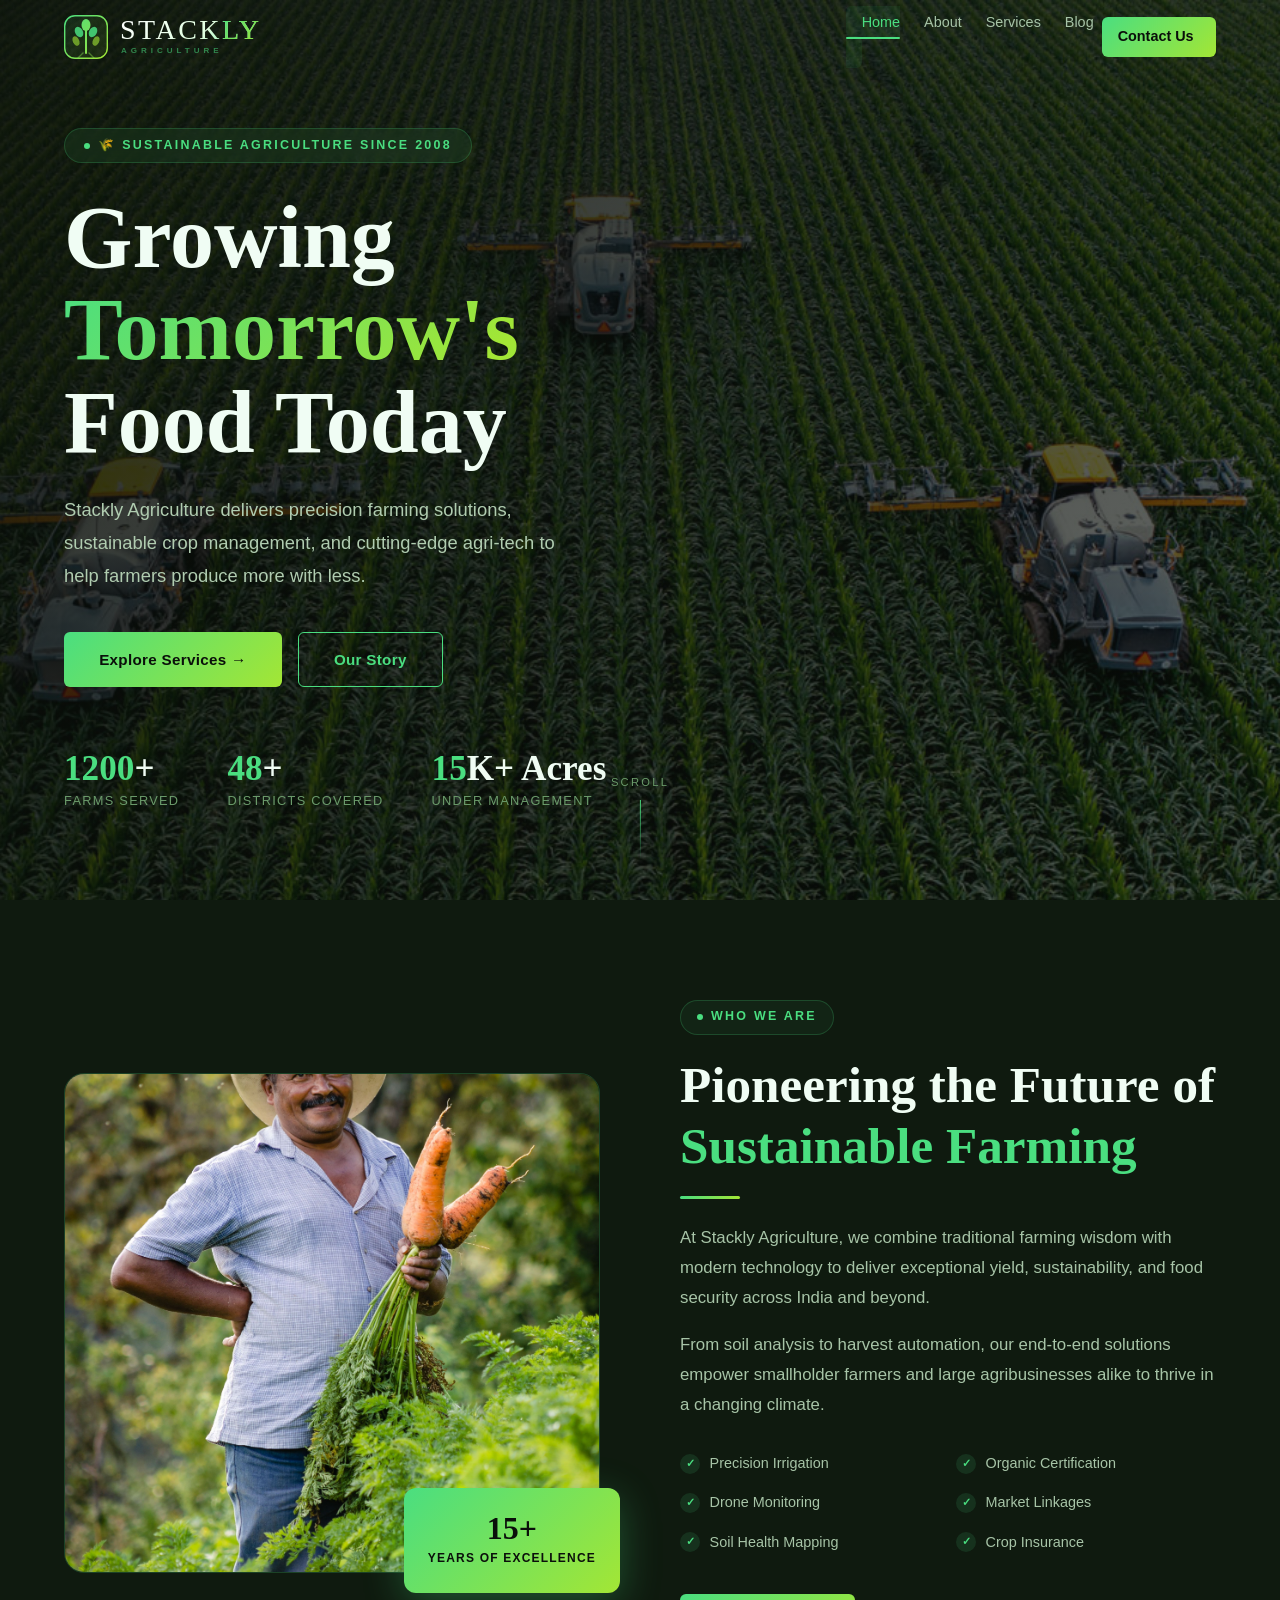
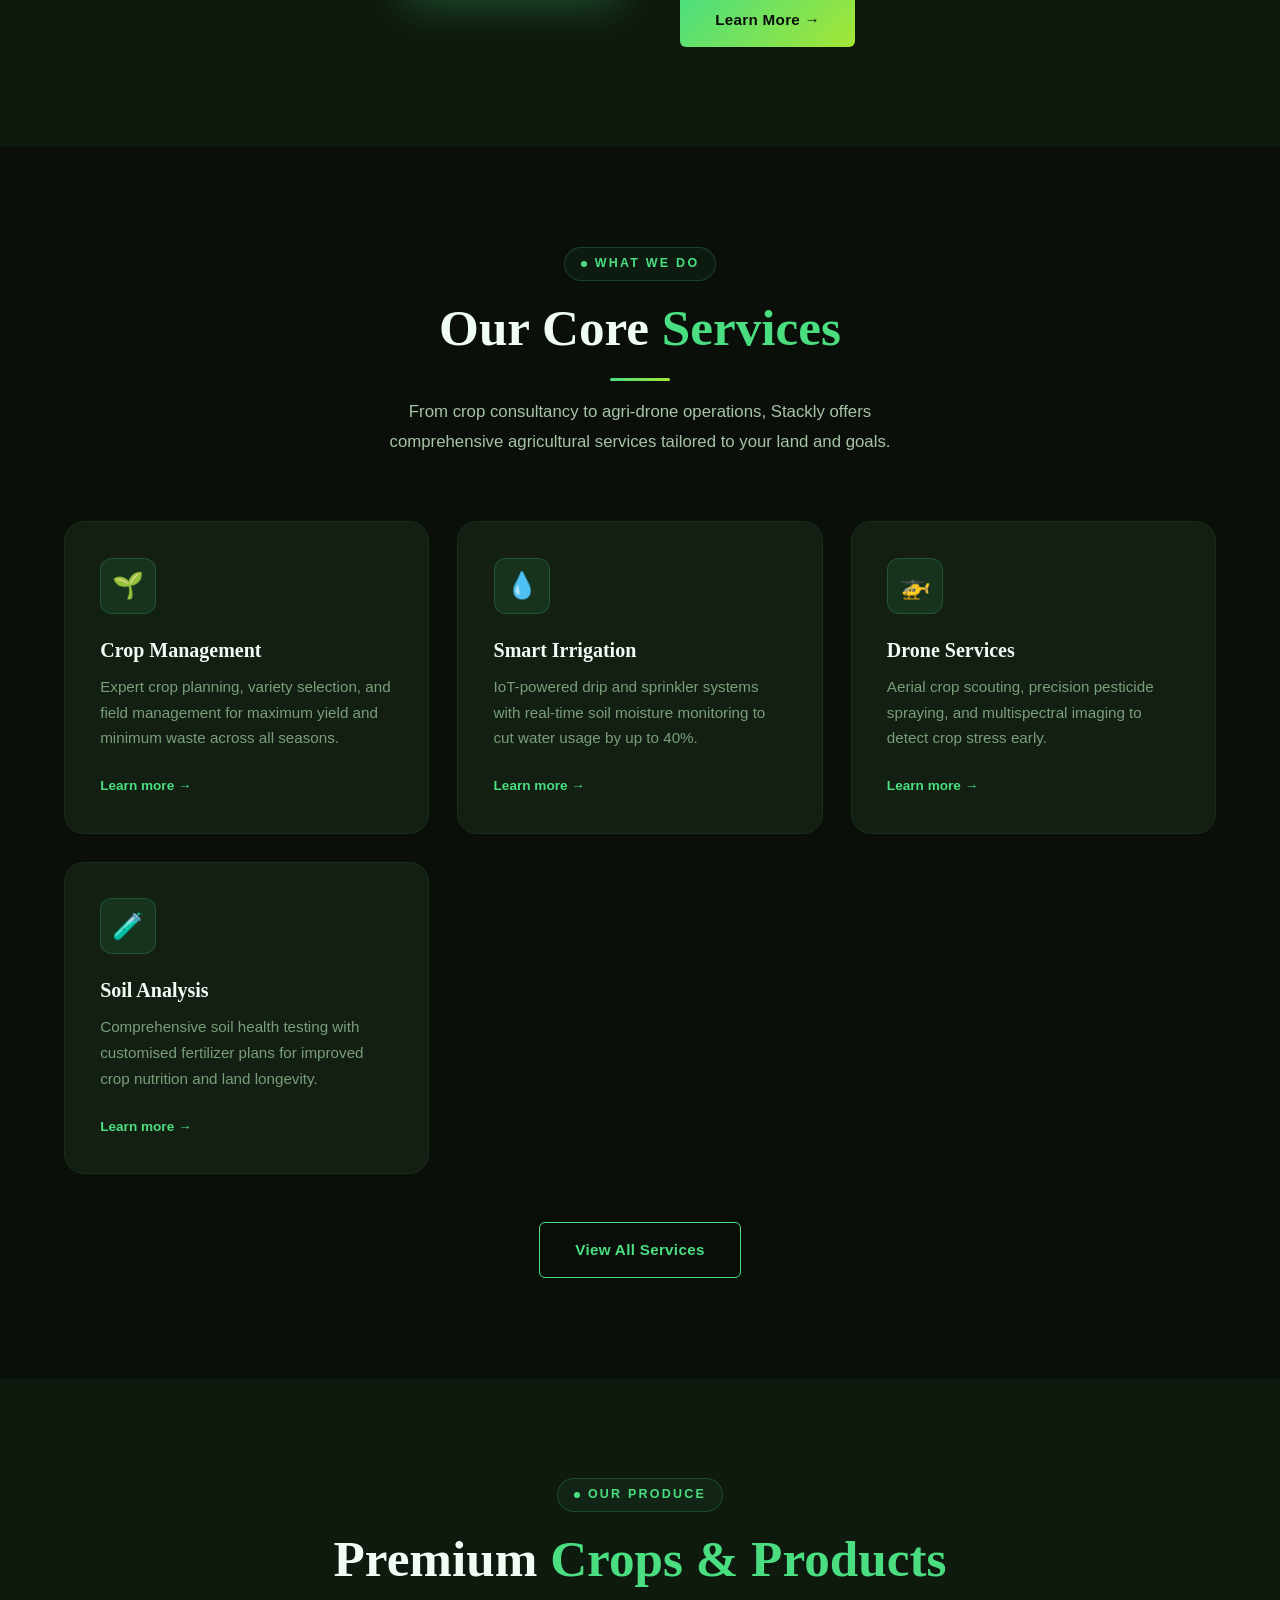
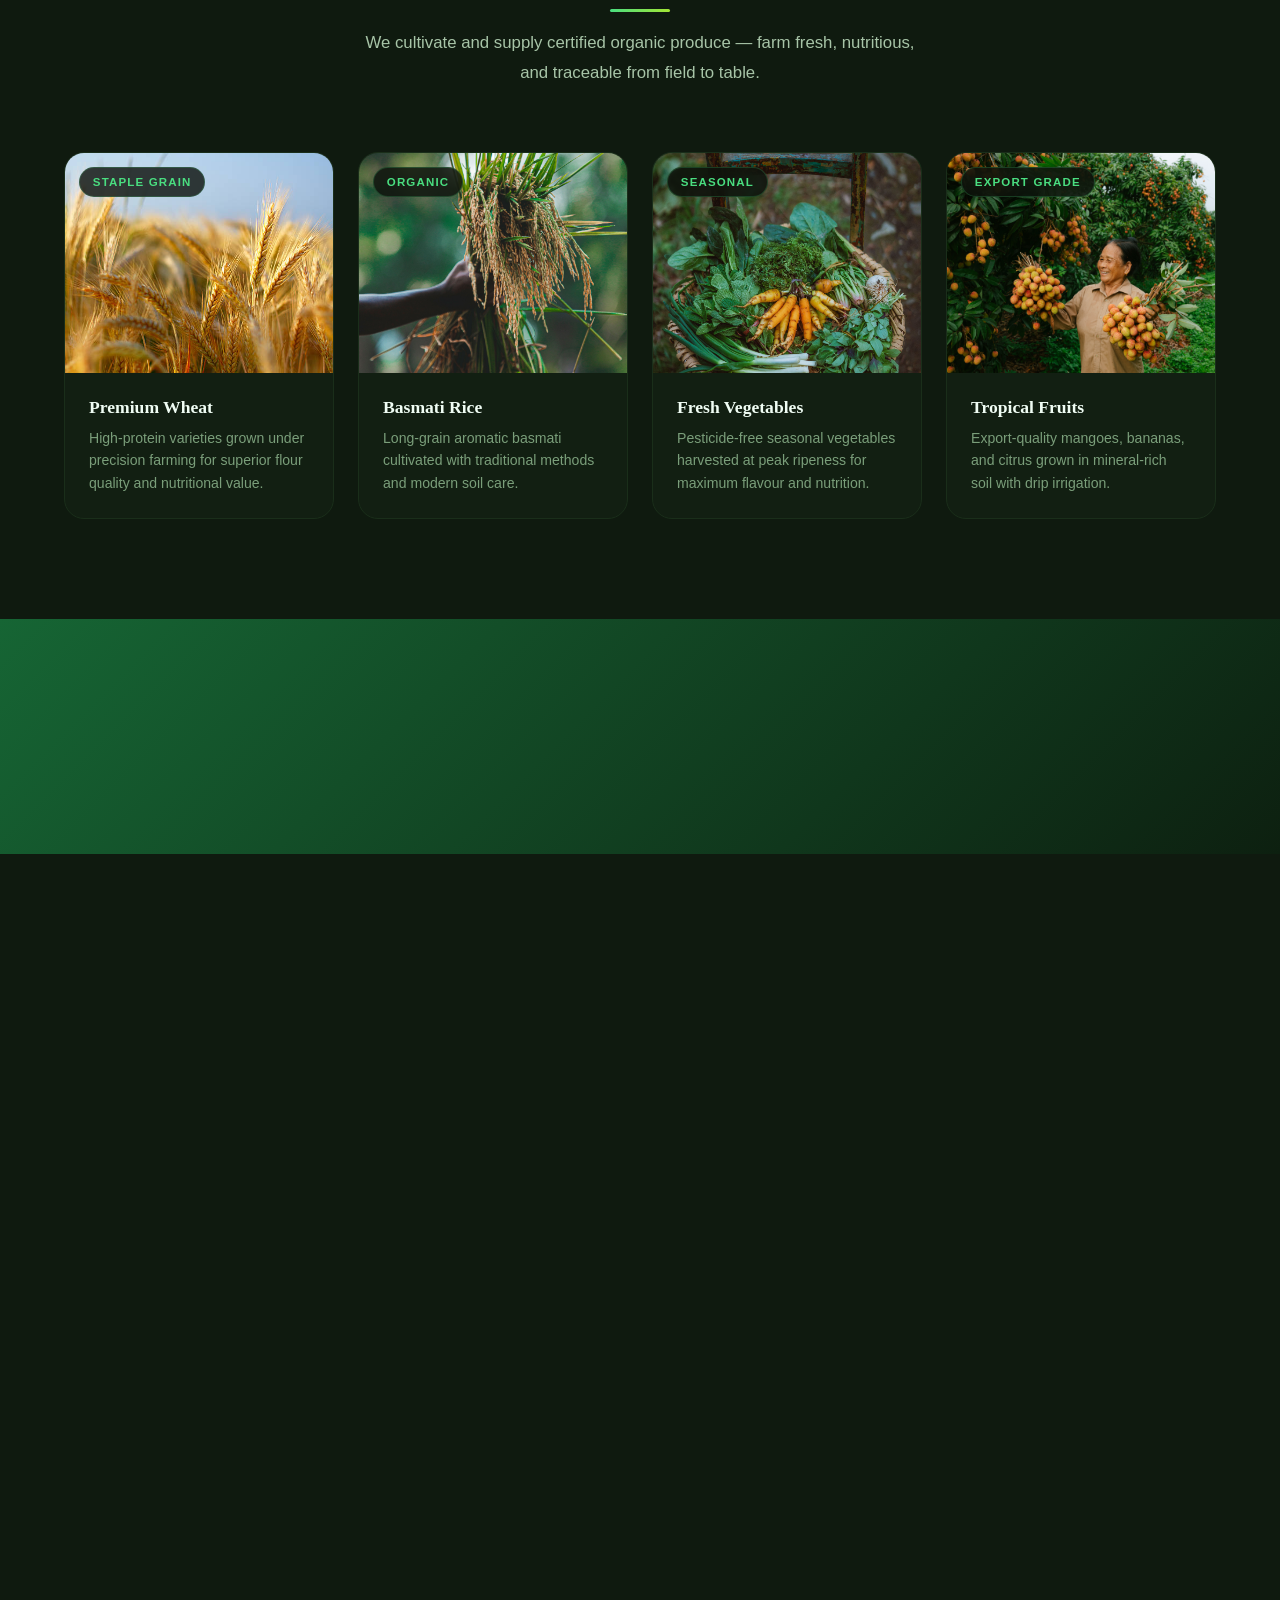
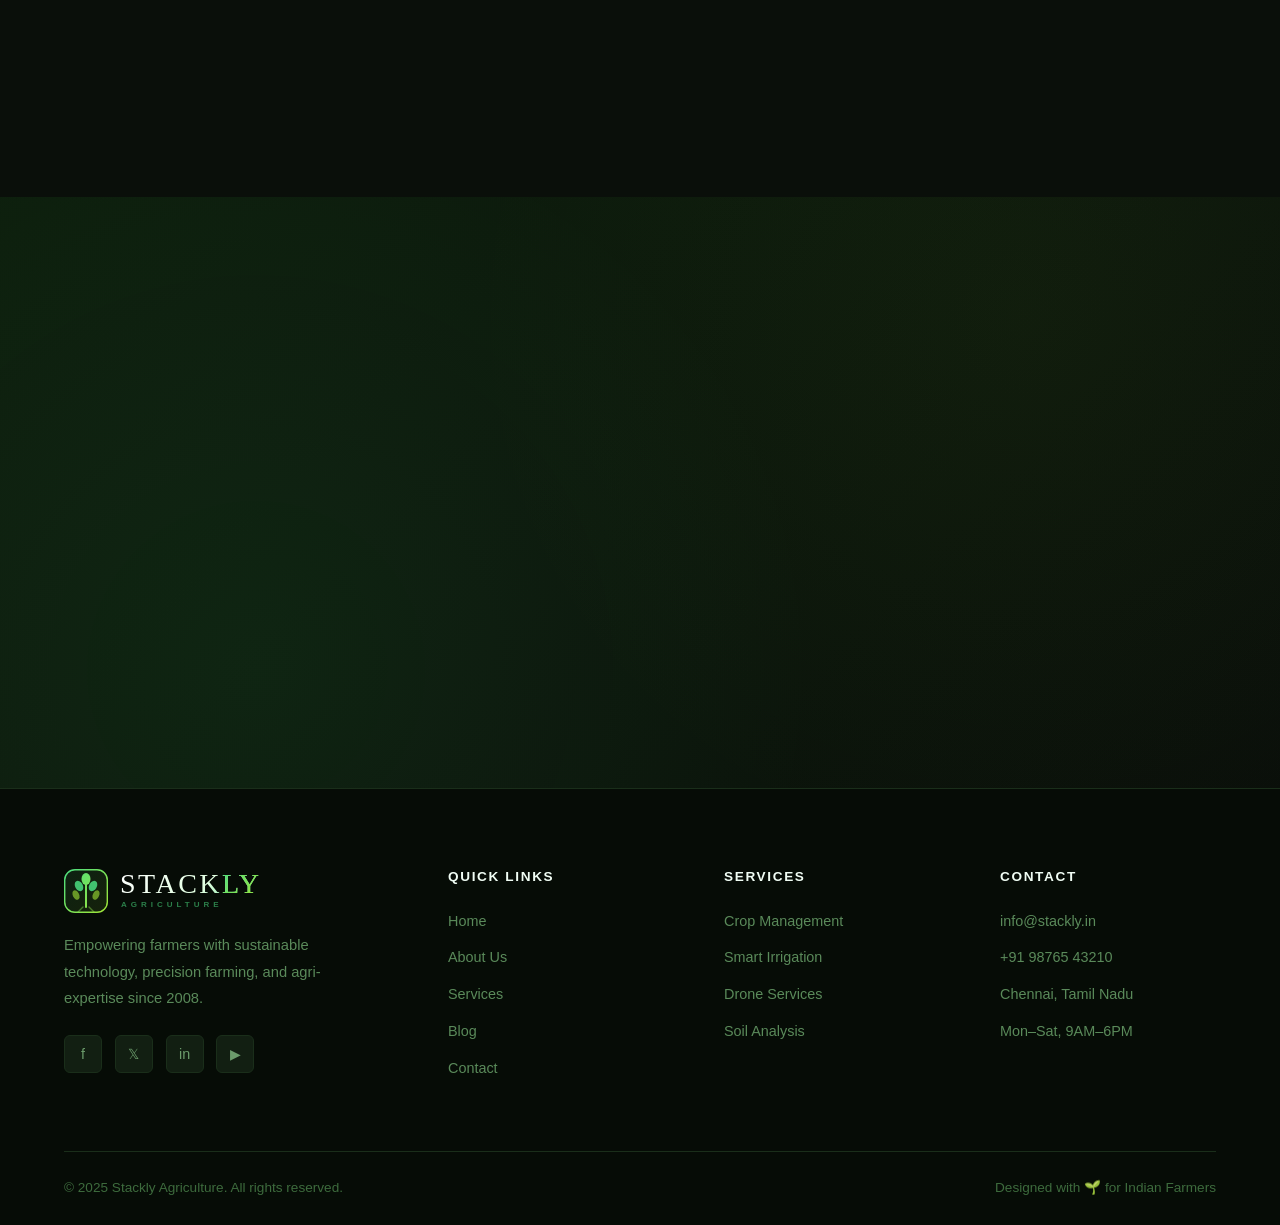
==== commit 0805b874: "agri home page" ====
--- a/index.html
+++ b/index.html
@@ -5,33 +5,45 @@
   <meta name="viewport" content="width=device-width, initial-scale=1.0" />
   <meta name="description" content="Stackly Agriculture — Premium sustainable farming solutions, crop management, and agri-tech services." />
   <title>Stackly Agriculture — Growing the Future</title>
-  <link rel="preconnect" href="https://fonts.googleapis.com" />
-  <link rel="preconnect" href="https://fonts.gstatic.com" crossorigin />
   <link rel="stylesheet" href="style.css" />
   <link rel="stylesheet" href="animations.css" />
 </head>
 <body>
 
-<!-- PAGE LOADER -->
 <div class="page-loader" id="page-loader">
-  <div class="loader-logo">Stack<span>ly</span></div>
+  <div class="loader-logo">STACK<span>LY</span></div>
   <div class="loader-bar"><div class="loader-bar-fill"></div></div>
 </div>
-
-<!-- SCROLL PROGRESS -->
 <div id="scroll-progress"></div>
-
-<!-- BACK TO TOP -->
-<button id="back-to-top" aria-label="Back to top">↑</button>
-
-<!-- ============ NAVBAR ============ -->
+<button id="back-to-top">↑</button>
+
 <nav class="navbar" id="navbar">
   <div class="nav-inner">
     <a href="index.html" class="nav-logo">
-      <div class="logo-icon">🌿</div>
-      <div class="logo-text">Stack<span>ly</span></div>
+      <div class="logo-icon">
+        <svg viewBox="0 0 44 44" fill="none" xmlns="http://www.w3.org/2000/svg">
+          <defs>
+            <linearGradient id="lg" x1="0" y1="0" x2="44" y2="44" gradientUnits="userSpaceOnUse">
+              <stop stop-color="#4ade80"/><stop offset="1" stop-color="#a3e635"/>
+            </linearGradient>
+          </defs>
+          <rect width="44" height="44" rx="11" fill="url(#lg)" opacity="0.1"/>
+          <rect x="0.7" y="0.7" width="42.6" height="42.6" rx="10.3" stroke="url(#lg)" stroke-width="1.4"/>
+          <line x1="22" y1="38" x2="22" y2="10" stroke="url(#lg)" stroke-width="2" stroke-linecap="round"/>
+          <ellipse cx="22" cy="10" rx="4.5" ry="6" fill="url(#lg)"/>
+          <ellipse cx="15" cy="17" rx="3.8" ry="5.5" fill="#4ade80" opacity="0.85" transform="rotate(-30 15 17)"/>
+          <ellipse cx="29" cy="17" rx="3.8" ry="5.5" fill="#4ade80" opacity="0.85" transform="rotate(30 29 17)"/>
+          <ellipse cx="12" cy="26" rx="3.2" ry="5" fill="#a3e635" opacity="0.6" transform="rotate(-25 12 26)"/>
+          <ellipse cx="32" cy="26" rx="3.2" ry="5" fill="#a3e635" opacity="0.6" transform="rotate(25 32 26)"/>
+          <path d="M19 38 Q16 41 14 43" stroke="url(#lg)" stroke-width="1.4" stroke-linecap="round" opacity="0.45"/>
+          <path d="M25 38 Q28 41 30 43" stroke="url(#lg)" stroke-width="1.4" stroke-linecap="round" opacity="0.45"/>
+        </svg>
+      </div>
+      <div class="logo-text">
+        <div class="logo-wordmark">STACK<span>LY</span></div>
+        <div class="logo-tagline">Agriculture</div>
+      </div>
     </a>
-
     <ul class="nav-links">
       <li><a href="index.html" class="active">Home</a></li>
       <li><a href="about.html">About</a></li>
@@ -39,85 +51,67 @@
       <li><a href="blog.html">Blog</a></li>
       <li><a href="contact.html" class="nav-cta">Contact Us</a></li>
     </ul>
-
-    <div class="hamburger" id="hamburger" aria-label="Menu">
-      <span></span><span></span><span></span>
-    </div>
+    <div class="hamburger" id="hamburger"><span></span><span></span><span></span></div>
   </div>
 </nav>
 
-<!-- MOBILE NAV -->
 <div class="mobile-nav" id="mobile-nav">
-  <a href="index.html">Home</a>
+  <a href="index.html" class="active">Home</a>
   <a href="about.html">About</a>
   <a href="services.html">Services</a>
   <a href="blog.html">Blog</a>
   <a href="contact.html">Contact</a>
 </div>
 
-<!-- ============ SECTION 1: HERO ============ -->
+<!-- SECTION 1: HERO -->
 <section class="hero" id="home">
   <video class="hero-video-bg" autoplay muted loop playsinline preload="none" poster="images/hero-poster.jpg">
     <source src="videos/hero-video.mp4" type="video/mp4" />
   </video>
   <div class="hero-overlay"></div>
-
   <div class="hero-content">
     <div class="hero-tag">🌾 Sustainable Agriculture Since 2008</div>
-    <h1 class="hero-title">
-      Growing <span class="highlight gradient-text">Tomorrow's</span><br />
-      Food Today
-    </h1>
-    <p class="hero-subtitle">
-      Stackly Agriculture delivers precision farming solutions, sustainable crop management, and cutting-edge agri-tech to help farmers produce more with less.
-    </p>
+    <h1 class="hero-title">Growing <span class="highlight gradient-text">Tomorrow's</span><br />Food Today</h1>
+    <p class="hero-subtitle">Stackly Agriculture delivers precision farming solutions, sustainable crop management, and cutting-edge agri-tech to help farmers produce more with less.</p>
     <div class="hero-actions">
       <a href="services.html" class="btn-primary"><span>Explore Services →</span></a>
       <a href="about.html" class="btn-outline">Our Story</a>
     </div>
     <div class="hero-stats">
       <div class="stat-item">
-        <div class="stat-number"><span data-count="1200">0</span><span>+</span></div>
+        <div class="stat-number"><span data-count="1200">0</span>+</div>
         <div class="stat-label">Farms Served</div>
       </div>
       <div class="stat-item">
-        <div class="stat-number"><span data-count="48">0</span><span>+</span></div>
+        <div class="stat-number"><span data-count="48">0</span>+</div>
         <div class="stat-label">Districts Covered</div>
       </div>
       <div class="stat-item">
-        <div class="stat-number"><span data-count="15">0</span><span>K+ Acres</span></div>
+        <div class="stat-number"><span data-count="15">0</span>K+ Acres</div>
         <div class="stat-label">Under Management</div>
       </div>
     </div>
   </div>
-
   <div class="hero-scroll">
     <span class="scroll-text">Scroll</span>
     <div class="scroll-line"></div>
   </div>
 </section>
 
-<!-- ============ SECTION 2: ABOUT PREVIEW ============ -->
+<!-- SECTION 2: ABOUT PREVIEW -->
 <section class="about-preview">
   <div class="container">
     <div class="about-grid">
       <div class="about-image-wrap reveal-left">
-        <img src="images/about-farm.jpg" alt="Stackly farm operations" class="about-img-main" loading="lazy" />
-        <div class="about-badge float-anim">
-          <strong>15+</strong>
-          <span>Years of Excellence</span>
-        </div>
+        <img src="images/about-farm.jpg" alt="Stackly farm" class="about-img-main" loading="lazy" />
+        <div class="about-badge float-anim"><strong>15+</strong><span>Years of Excellence</span></div>
       </div>
       <div class="about-text reveal-right">
         <span class="section-label">Who We Are</span>
         <h2>Pioneering the Future of<br /><span class="text-green">Sustainable Farming</span></h2>
         <div class="section-divider"></div>
-        <p style="margin-top:1.5rem;">
-          At Stackly Agriculture, we combine traditional farming wisdom with modern technology to deliver exceptional yield, sustainability, and food security across India and beyond.
-        </p>
-        <p style="margin-top:1rem;">
-          From soil analysis to harvest automation, our end-to-end solutions empower smallholder farmers and large agribusinesses alike to thrive in a changing climate.
-        </p>
+        <p style="margin-top:1.5rem;">At Stackly Agriculture, we combine traditional farming wisdom with modern technology to deliver exceptional yield, sustainability, and food security across India and beyond.</p>
+        <p style="margin-top:1rem;">From soil analysis to harvest automation, our end-to-end solutions empower smallholder farmers and large agribusinesses alike to thrive in a changing climate.</p>
         <div class="features-list">
           <div class="feature-item">Precision Irrigation</div>
           <div class="feature-item">Organic Certification</div>
@@ -132,7 +126,7 @@
   </div>
 </section>
 
-<!-- ============ SECTION 3: SERVICES PREVIEW ============ -->
+<!-- SECTION 3: SERVICES -->
 <section class="services-section">
   <div class="container">
     <div class="section-header center reveal">
@@ -167,13 +161,13 @@
         <a href="services.html" class="service-link">Learn more →</a>
       </div>
     </div>
-    <div style="text-align:center; margin-top:3rem;" class="reveal">
+    <div style="text-align:center;margin-top:3rem;" class="reveal">
       <a href="services.html" class="btn-outline">View All Services</a>
     </div>
   </div>
 </section>
 
-<!-- ============ SECTION 4: PRODUCTS / CROPS ============ -->
+<!-- SECTION 4: PRODUCTS -->
 <section class="products-section">
   <div class="container">
     <div class="section-header center reveal">
@@ -188,70 +182,46 @@
           <img src="images/product-wheat.jpg" alt="Wheat" loading="lazy" />
           <span class="product-tag">Staple Grain</span>
         </div>
-        <div class="product-info">
-          <h3>Premium Wheat</h3>
-          <p>High-protein varieties grown under precision farming for superior flour quality and nutritional value.</p>
-        </div>
+        <div class="product-info"><h3>Premium Wheat</h3><p>High-protein varieties grown under precision farming for superior flour quality and nutritional value.</p></div>
       </div>
       <div class="product-card reveal">
         <div class="product-img-wrap">
           <img src="images/product-rice.jpg" alt="Rice" loading="lazy" />
           <span class="product-tag">Organic</span>
         </div>
-        <div class="product-info">
-          <h3>Basmati Rice</h3>
-          <p>Long-grain aromatic basmati cultivated with traditional methods and modern soil care.</p>
-        </div>
+        <div class="product-info"><h3>Basmati Rice</h3><p>Long-grain aromatic basmati cultivated with traditional methods and modern soil care.</p></div>
       </div>
       <div class="product-card reveal">
         <div class="product-img-wrap">
           <img src="images/product-vegetable.jpg" alt="Vegetables" loading="lazy" />
           <span class="product-tag">Seasonal</span>
         </div>
-        <div class="product-info">
-          <h3>Fresh Vegetables</h3>
-          <p>Pesticide-free seasonal vegetables harvested at peak ripeness for maximum flavour and nutrition.</p>
-        </div>
+        <div class="product-info"><h3>Fresh Vegetables</h3><p>Pesticide-free seasonal vegetables harvested at peak ripeness for maximum flavour and nutrition.</p></div>
       </div>
       <div class="product-card reveal">
         <div class="product-img-wrap">
           <img src="images/product-fruits.jpg" alt="Fruits" loading="lazy" />
           <span class="product-tag">Export Grade</span>
         </div>
-        <div class="product-info">
-          <h3>Tropical Fruits</h3>
-          <p>Export-quality mangoes, bananas, and citrus grown in mineral-rich soil with drip irrigation.</p>
-        </div>
-      </div>
-    </div>
-  </div>
-</section>
-
-<!-- ============ SECTION 5: STATS ============ -->
+        <div class="product-info"><h3>Tropical Fruits</h3><p>Export-quality mangoes, bananas, and citrus grown in mineral-rich soil with drip irrigation.</p></div>
+      </div>
+    </div>
+  </div>
+</section>
+
+<!-- SECTION 5: STATS -->
 <section class="stats-section">
   <div class="container">
     <div class="stats-grid stagger-children">
-      <div class="stat-box reveal">
-        <div class="stat-number"><span data-count="1200">0</span>+</div>
-        <div class="stat-label">Farms Empowered</div>
-      </div>
-      <div class="stat-box reveal">
-        <div class="stat-number"><span data-count="98">0</span>%</div>
-        <div class="stat-label">Client Satisfaction</div>
-      </div>
-      <div class="stat-box reveal">
-        <div class="stat-number"><span data-count="40">0</span>%</div>
-        <div class="stat-label">Water Saved on Average</div>
-      </div>
-      <div class="stat-box reveal">
-        <div class="stat-number"><span data-count="15">0</span>+</div>
-        <div class="stat-label">Years of Excellence</div>
-      </div>
-    </div>
-  </div>
-</section>
-
-<!-- ============ SECTION 6: GALLERY ============ -->
+      <div class="stat-box reveal"><div class="stat-number"><span data-count="1200">0</span>+</div><div class="stat-label">Farms Empowered</div></div>
+      <div class="stat-box reveal"><div class="stat-number"><span data-count="98">0</span>%</div><div class="stat-label">Client Satisfaction</div></div>
+      <div class="stat-box reveal"><div class="stat-number"><span data-count="40">0</span>%</div><div class="stat-label">Water Saved</div></div>
+      <div class="stat-box reveal"><div class="stat-number"><span data-count="15">0</span>+</div><div class="stat-label">Years of Excellence</div></div>
+    </div>
+  </div>
+</section>
+
+<!-- SECTION 6: GALLERY -->
 <section class="gallery-section">
   <div class="container">
     <div class="section-header center reveal">
@@ -260,31 +230,16 @@
       <div class="section-divider center"></div>
     </div>
     <div class="gallery-grid reveal-scale">
-      <div class="gallery-item">
-        <img src="images/gallery-1.jpg" alt="Farm landscape" loading="lazy" />
-        <div class="gallery-overlay"><span>Paddy Fields, Tamil Nadu</span></div>
-      </div>
-      <div class="gallery-item">
-        <img src="images/gallery-2.jpg" alt="Irrigation" loading="lazy" />
-        <div class="gallery-overlay"><span>Drip Irrigation System</span></div>
-      </div>
-      <div class="gallery-item">
-        <img src="images/gallery-3.jpg" alt="Harvest" loading="lazy" />
-        <div class="gallery-overlay"><span>Wheat Harvest Season</span></div>
-      </div>
-      <div class="gallery-item">
-        <img src="images/gallery-4.jpg" alt="Drone" loading="lazy" />
-        <div class="gallery-overlay"><span>Drone Field Monitoring</span></div>
-      </div>
-      <div class="gallery-item">
-        <img src="images/gallery-1.jpg" alt="Crop rows" loading="lazy" />
-        <div class="gallery-overlay"><span>Vegetable Rows</span></div>
-      </div>
-    </div>
-  </div>
-</section>
-
-<!-- ============ SECTION 7: TESTIMONIALS ============ -->
+      <div class="gallery-item"><img src="images/gallery-1.jpg" alt="Farm" loading="lazy" /><div class="gallery-overlay"><span>Paddy Fields, Tamil Nadu</span></div></div>
+      <div class="gallery-item"><img src="images/gallery-2.jpg" alt="Irrigation" loading="lazy" /><div class="gallery-overlay"><span>Drip Irrigation System</span></div></div>
+      <div class="gallery-item"><img src="images/gallery-3.jpg" alt="Harvest" loading="lazy" /><div class="gallery-overlay"><span>Wheat Harvest Season</span></div></div>
+      <div class="gallery-item"><img src="images/gallery-4.jpg" alt="Drone" loading="lazy" /><div class="gallery-overlay"><span>Drone Field Monitoring</span></div></div>
+      <div class="gallery-item"><img src="images/gallery-1.jpg" alt="Crops" loading="lazy" /><div class="gallery-overlay"><span>Vegetable Rows</span></div></div>
+    </div>
+  </div>
+</section>
+
+<!-- SECTION 7: TESTIMONIALS -->
 <section class="testimonials-section">
   <div class="container">
     <div class="section-header center reveal">
@@ -300,10 +255,7 @@
         <p class="testimonial-text">Stackly's drip irrigation system cut our water bill by nearly half while our tomato yield went up by 35%. The team was professional and the installation was seamless.</p>
         <div class="testimonial-author">
           <img src="images/testimonial-1.jpg" alt="Rajan Kumar" class="author-avatar" loading="lazy" />
-          <div>
-            <div class="author-name">Rajan Kumar</div>
-            <div class="author-role">Farmer, Coimbatore</div>
-          </div>
+          <div><div class="author-name">Rajan Kumar</div><div class="author-role">Farmer, Coimbatore</div></div>
         </div>
       </div>
       <div class="testimonial-card reveal">
@@ -312,10 +264,7 @@
         <p class="testimonial-text">The soil analysis report was eye-opening. With the customised fertilizer schedule, our paddy crop quality improved dramatically. Best agricultural consultancy we've used.</p>
         <div class="testimonial-author">
           <img src="images/testimonial-2.jpg" alt="Meena Selvam" class="author-avatar" loading="lazy" />
-          <div>
-            <div class="author-name">Meena Selvam</div>
-            <div class="author-role">Organic Farmer, Thanjavur</div>
-          </div>
+          <div><div class="author-name">Meena Selvam</div><div class="author-role">Organic Farmer, Thanjavur</div></div>
         </div>
       </div>
       <div class="testimonial-card reveal">
@@ -324,20 +273,17 @@
         <p class="testimonial-text">The drone scouting identified a fungal outbreak 10 days before it would've destroyed our crop. Stackly's fast intervention saved us lakhs. Truly indispensable service.</p>
         <div class="testimonial-author">
           <img src="images/testimonial-3.jpg" alt="Arjun Patel" class="author-avatar" loading="lazy" />
-          <div>
-            <div class="author-name">Arjun Patel</div>
-            <div class="author-role">Commercial Farmer, Salem</div>
-          </div>
-        </div>
-      </div>
-    </div>
-  </div>
-</section>
-
-<!-- ============ SECTION 8: BLOG PREVIEW ============ -->
+          <div><div class="author-name">Arjun Patel</div><div class="author-role">Commercial Farmer, Salem</div></div>
+        </div>
+      </div>
+    </div>
+  </div>
+</section>
+
+<!-- SECTION 8: BLOG PREVIEW -->
 <section class="blog-preview">
   <div class="container">
-    <div class="section-header" style="display:flex; justify-content:space-between; align-items:flex-end; flex-wrap:wrap; gap:1rem;" class="reveal">
+    <div style="display:flex;justify-content:space-between;align-items:flex-end;flex-wrap:wrap;gap:1rem;margin-bottom:64px;">
       <div class="reveal">
         <span class="section-label">Agri Insights</span>
         <h2>Latest from <span class="text-green">Our Blog</span></h2>
@@ -347,55 +293,40 @@
     </div>
     <div class="blog-grid stagger-children">
       <div class="blog-card reveal">
-        <div class="blog-img-wrap">
-          <img src="images/blog1.jpg" alt="Precision farming" loading="lazy" />
-          <span class="blog-cat">Technology</span>
-        </div>
+        <div class="blog-img-wrap"><img src="images/blog1.jpg" alt="Precision farming" loading="lazy" /><span class="blog-cat">Technology</span></div>
         <div class="blog-content">
-          <div class="blog-meta">
-            <span>📅 May 12, 2025</span>
-            <span>⏱ 5 min read</span>
-          </div>
+          <div class="blog-meta"><span>📅 May 12, 2025</span><span>⏱ 5 min read</span></div>
           <h3>How Precision Farming is Reshaping Indian Agriculture</h3>
           <p>Discover how data-driven farming techniques are helping Indian farmers increase yield by up to 60% while reducing input costs.</p>
-          <a href="blog.html" class="blog-read-more">Read Article →</a>
+          <!-- CHANGED: href="#" → href="404.html" -->
+          <a href="404.html" class="blog-read-more">Read Article →</a>
         </div>
       </div>
       <div class="blog-card reveal">
-        <div class="blog-img-wrap">
-          <img src="images/blog-2.jpg" alt="Drone farming" loading="lazy" />
-          <span class="blog-cat">Drones</span>
-        </div>
+        <div class="blog-img-wrap"><img src="images/blog-2.jpg" alt="Drone farming" loading="lazy" /><span class="blog-cat">Drones</span></div>
         <div class="blog-content">
-          <div class="blog-meta">
-            <span>📅 Apr 28, 2025</span>
-            <span>⏱ 4 min read</span>
-          </div>
+          <div class="blog-meta"><span>📅 Apr 28, 2025</span><span>⏱ 4 min read</span></div>
           <h3>Agri-Drones: The Eyes Above Your Fields</h3>
           <p>How multispectral drone imaging helps detect crop diseases, nutrient deficiencies, and water stress weeks before visible symptoms.</p>
-          <a href="blog.html" class="blog-read-more">Read Article →</a>
+          <!-- CHANGED: href="#" → href="404.html" -->
+          <a href="404.html" class="blog-read-more">Read Article →</a>
         </div>
       </div>
       <div class="blog-card reveal">
-        <div class="blog-img-wrap">
-          <img src="images/blog-3.jpg" alt="Organic farming" loading="lazy" />
-          <span class="blog-cat">Organic</span>
-        </div>
+        <div class="blog-img-wrap"><img src="images/blog-3.jpg" alt="Organic farming" loading="lazy" /><span class="blog-cat">Organic</span></div>
         <div class="blog-content">
-          <div class="blog-meta">
-            <span>📅 Apr 10, 2025</span>
-            <span>⏱ 6 min read</span>
-          </div>
+          <div class="blog-meta"><span>📅 Apr 10, 2025</span><span>⏱ 6 min read</span></div>
           <h3>Going Organic: A Step-by-Step Transition Guide</h3>
           <p>Thinking of switching to organic farming? Here's a practical, season-by-season roadmap with real cost and profit benchmarks.</p>
-          <a href="blog.html" class="blog-read-more">Read Article →</a>
-        </div>
-      </div>
-    </div>
-  </div>
-</section>
-
-<!-- ============ CTA SECTION ============ -->
+          <!-- CHANGED: href="#" → href="404.html" -->
+          <a href="404.html" class="blog-read-more">Read Article →</a>
+        </div>
+      </div>
+    </div>
+  </div>
+</section>
+
+<!-- CTA -->
 <section class="cta-section">
   <div class="cta-bg-pattern"></div>
   <div class="container">
@@ -411,21 +342,39 @@
   </div>
 </section>
 
-<!-- ============ FOOTER ============ -->
+<!-- FOOTER -->
 <footer class="footer">
   <div class="container">
     <div class="footer-grid">
       <div class="footer-brand">
         <a href="index.html" class="nav-logo">
-          <div class="logo-icon">🌿</div>
-          <div class="logo-text">Stack<span>ly</span></div>
+          <div class="logo-icon">
+            <svg viewBox="0 0 44 44" fill="none" xmlns="http://www.w3.org/2000/svg">
+              <defs><linearGradient id="flg" x1="0" y1="0" x2="44" y2="44" gradientUnits="userSpaceOnUse"><stop stop-color="#4ade80"/><stop offset="1" stop-color="#a3e635"/></linearGradient></defs>
+              <rect width="44" height="44" rx="11" fill="url(#flg)" opacity="0.1"/>
+              <rect x="0.7" y="0.7" width="42.6" height="42.6" rx="10.3" stroke="url(#flg)" stroke-width="1.4"/>
+              <line x1="22" y1="38" x2="22" y2="10" stroke="url(#flg)" stroke-width="2" stroke-linecap="round"/>
+              <ellipse cx="22" cy="10" rx="4.5" ry="6" fill="url(#flg)"/>
+              <ellipse cx="15" cy="17" rx="3.8" ry="5.5" fill="#4ade80" opacity="0.85" transform="rotate(-30 15 17)"/>
+              <ellipse cx="29" cy="17" rx="3.8" ry="5.5" fill="#4ade80" opacity="0.85" transform="rotate(30 29 17)"/>
+              <ellipse cx="12" cy="26" rx="3.2" ry="5" fill="#a3e635" opacity="0.6" transform="rotate(-25 12 26)"/>
+              <ellipse cx="32" cy="26" rx="3.2" ry="5" fill="#a3e635" opacity="0.6" transform="rotate(25 32 26)"/>
+              <path d="M19 38 Q16 41 14 43" stroke="url(#flg)" stroke-width="1.4" stroke-linecap="round" opacity="0.45"/>
+              <path d="M25 38 Q28 41 30 43" stroke="url(#flg)" stroke-width="1.4" stroke-linecap="round" opacity="0.45"/>
+            </svg>
+          </div>
+          <div class="logo-text">
+            <div class="logo-wordmark">STACK<span>LY</span></div>
+            <div class="logo-tagline">Agriculture</div>
+          </div>
         </a>
         <p>Empowering farmers with sustainable technology, precision farming, and agri-expertise since 2008.</p>
         <div class="footer-social">
-          <a href="#" class="social-link" aria-label="Facebook">f</a>
-          <a href="#" class="social-link" aria-label="Twitter">𝕏</a>
-          <a href="#" class="social-link" aria-label="Instagram">in</a>
-          <a href="#" class="social-link" aria-label="YouTube">▶</a>
+          <!-- CHANGED: href="#" → href="404.html" for all social icons -->
+          <a href="404.html" class="social-link">f</a>
+          <a href="404.html" class="social-link">𝕏</a>
+          <a href="404.html" class="social-link">in</a>
+          <a href="404.html" class="social-link">▶</a>
         </div>
       </div>
       <div class="footer-col">
@@ -452,8 +401,9 @@
         <ul>
           <li><a href="mailto:info@stackly.in">info@stackly.in</a></li>
           <li><a href="tel:+919876543210">+91 98765 43210</a></li>
-          <li><a href="#">Chennai, Tamil Nadu</a></li>
-          <li><a href="#">Mon–Sat, 9AM–6PM</a></li>
+          <!-- CHANGED: href="#" → href="404.html" -->
+          <li><a href="404.html">Chennai, Tamil Nadu</a></li>
+          <li><a href="404.html">Mon–Sat, 9AM–6PM</a></li>
         </ul>
       </div>
     </div>
--- a/style.css
+++ b/style.css
@@ -3,7 +3,7 @@
    Dark Premium Agricultural Theme
    ============================================ */
 
-@import url('https://fonts.googleapis.com/css2?family=Playfair+Display:wght@400;600;700;900&family=Inter:wght@300;400;500;600;700&family=Space+Grotesk:wght@400;500;600;700&display=swap');
+/* No external fonts — system fonts only */
 
 /* ============ CSS VARIABLES ============ */
 :root {
@@ -21,9 +21,9 @@
   --border-color: #1a2e1a;
   --border-accent: #4ade8033;
   --overlay: rgba(10, 15, 10, 0.85);
-  --font-display: 'Playfair Display', serif;
-  --font-body: 'Inter', sans-serif;
-  --font-ui: 'Space Grotesk', sans-serif;
+  --font-display: Georgia, 'Times New Roman', serif;
+  --font-body: -apple-system, BlinkMacSystemFont, 'Segoe UI', Roboto, Arial, sans-serif;
+  --font-ui: 'Segoe UI', Roboto, Arial, sans-serif;
   --radius-sm: 6px;
   --radius-md: 12px;
   --radius-lg: 20px;
@@ -262,30 +262,57 @@
 .nav-logo {
   display: flex;
   align-items: center;
-  gap: 0.75rem;
-  font-family: var(--font-display);
-  font-size: 1.5rem;
-  font-weight: 900;
-  color: var(--text-primary);
+  gap: 12px;
   text-decoration: none;
   transition: var(--transition);
 }
 
-.nav-logo:hover { opacity: 0.85; }
+.nav-logo:hover { opacity: 0.85; transform: translateY(-1px); }
 
 .logo-icon {
-  width: 40px;
-  height: 40px;
-  background: linear-gradient(135deg, var(--accent-green), var(--accent-lime));
-  border-radius: 10px;
-  display: flex;
-  align-items: center;
-  justify-content: center;
-  font-size: 1.2rem;
-}
-
-.logo-text span {
-  color: var(--accent-green);
+  width: 44px;
+  height: 44px;
+  flex-shrink: 0;
+}
+
+.logo-icon svg {
+  width: 100%;
+  height: 100%;
+}
+
+.logo-text {
+  display: flex;
+  flex-direction: column;
+  gap: 1px;
+}
+
+.logo-wordmark {
+  font-family: 'Palatino Linotype', Palatino, Georgia, serif;
+  font-size: 28px;
+  line-height: 1;
+  letter-spacing: 2.5px;
+  background: linear-gradient(135deg, #ffffff 0%, #e0ffe0 60%, #4ade80 100%);
+  -webkit-background-clip: text;
+  -webkit-text-fill-color: transparent;
+  background-clip: text;
+}
+
+.logo-wordmark span {
+  background: linear-gradient(135deg, #4ade80, #a3e635);
+  -webkit-background-clip: text;
+  -webkit-text-fill-color: transparent;
+  background-clip: text;
+}
+
+.logo-tagline {
+  font-family: var(--font-ui);
+  font-size: 8px;
+  font-weight: 600;
+  letter-spacing: 4px;
+  text-transform: uppercase;
+  color: #4ade80;
+  opacity: 0.55;
+  padding-left: 1px;
 }
 
 .nav-links {
